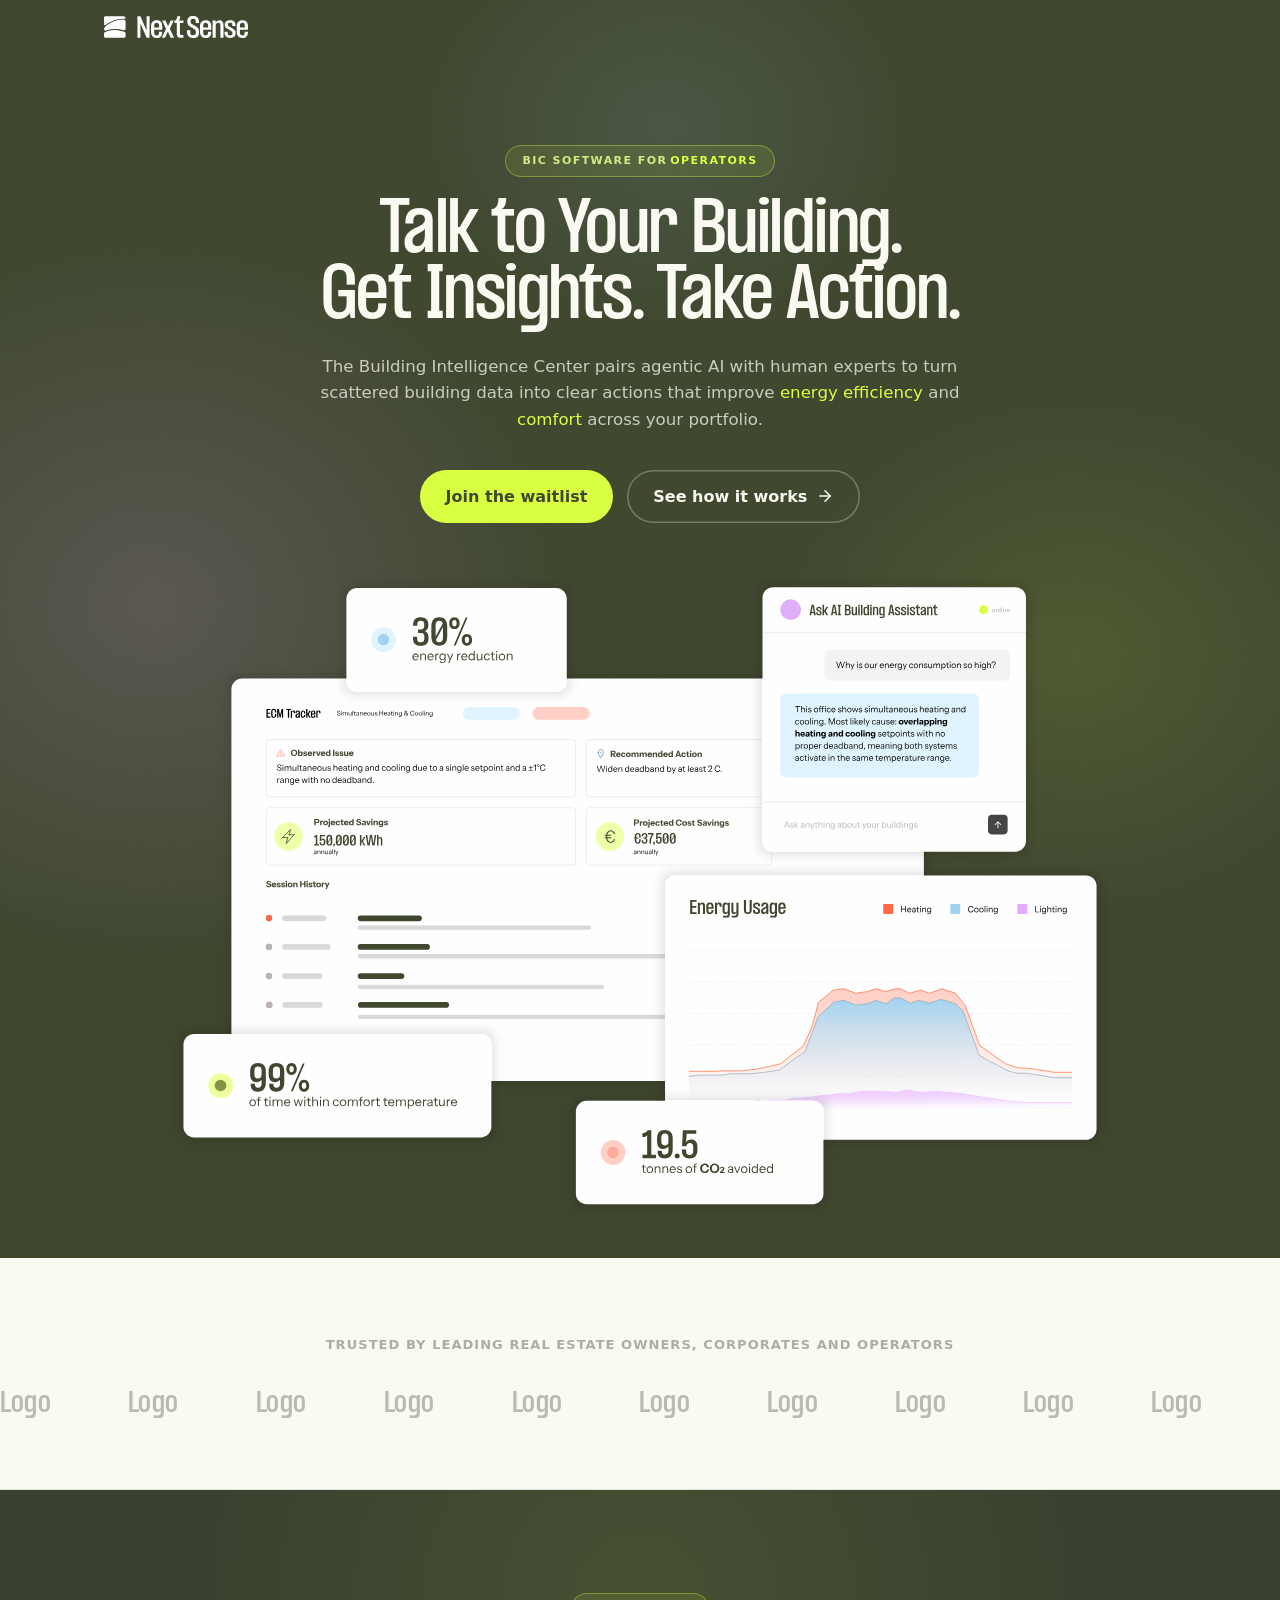
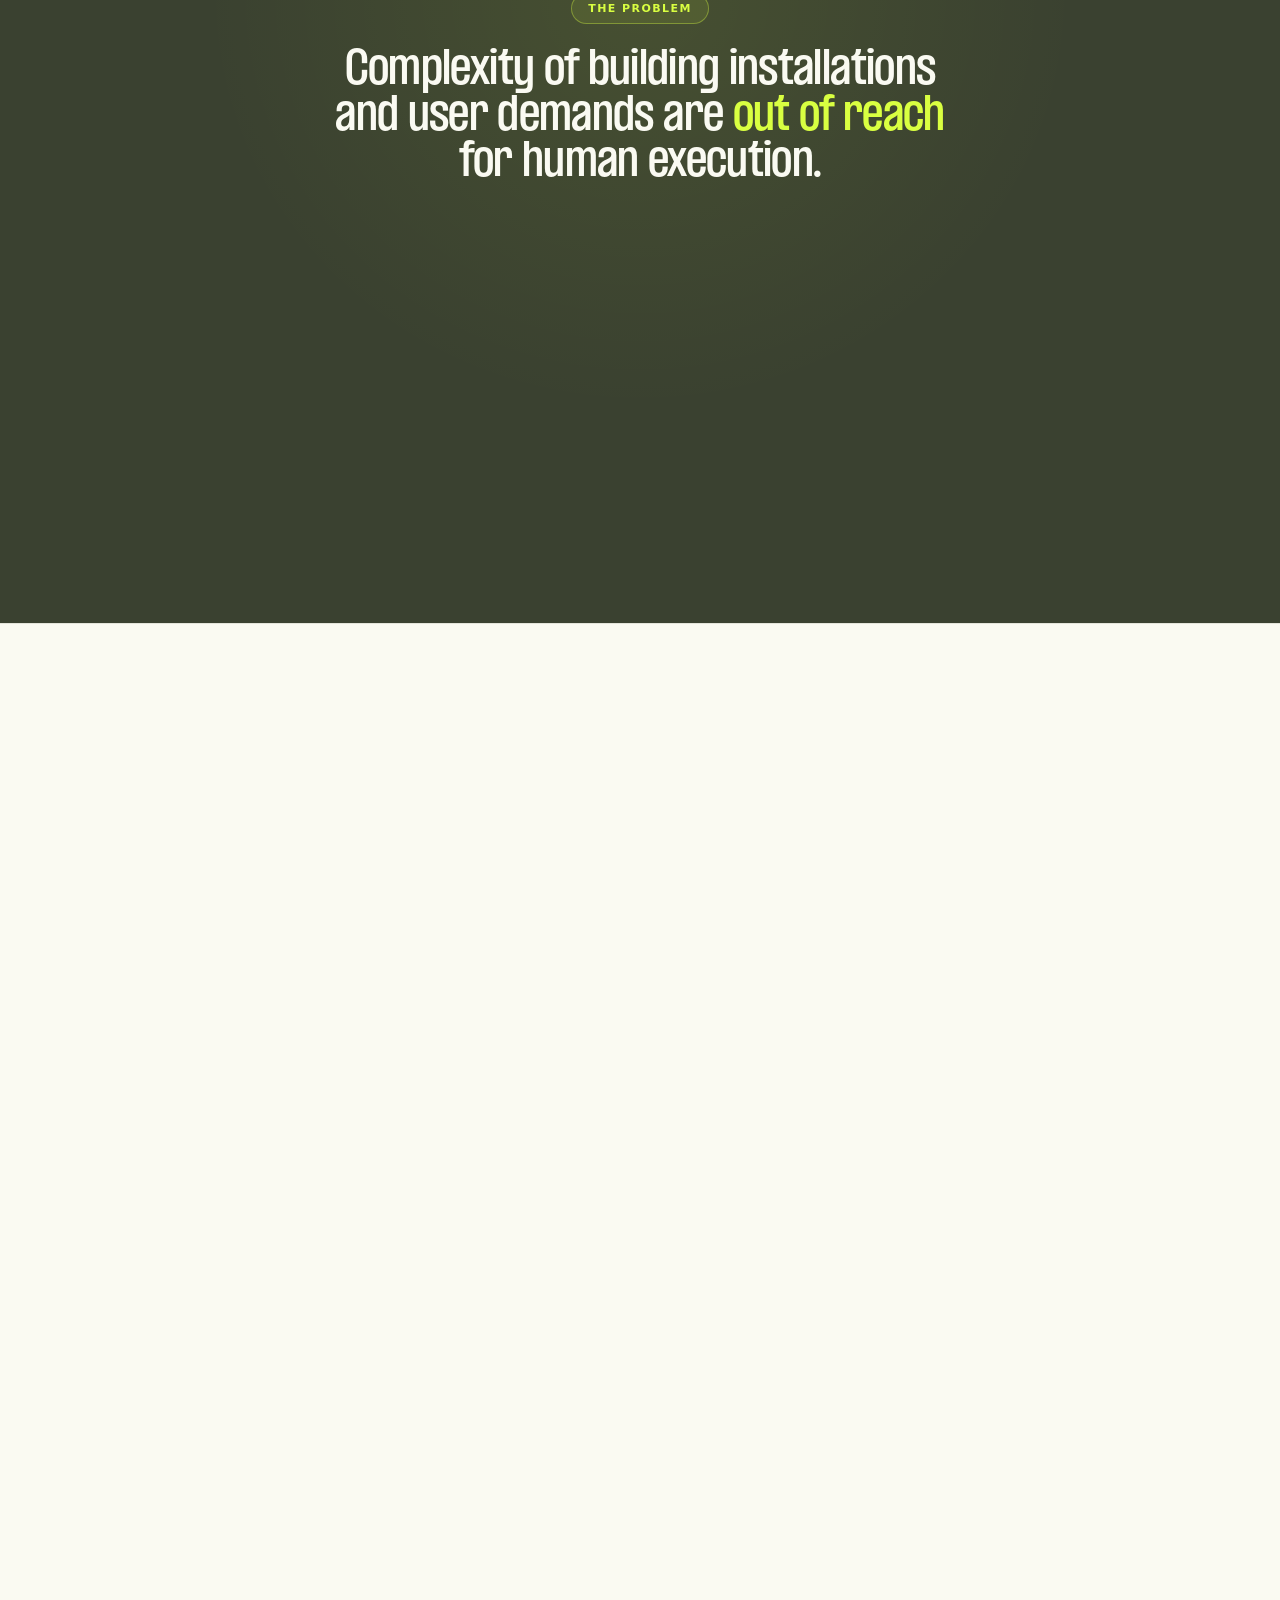
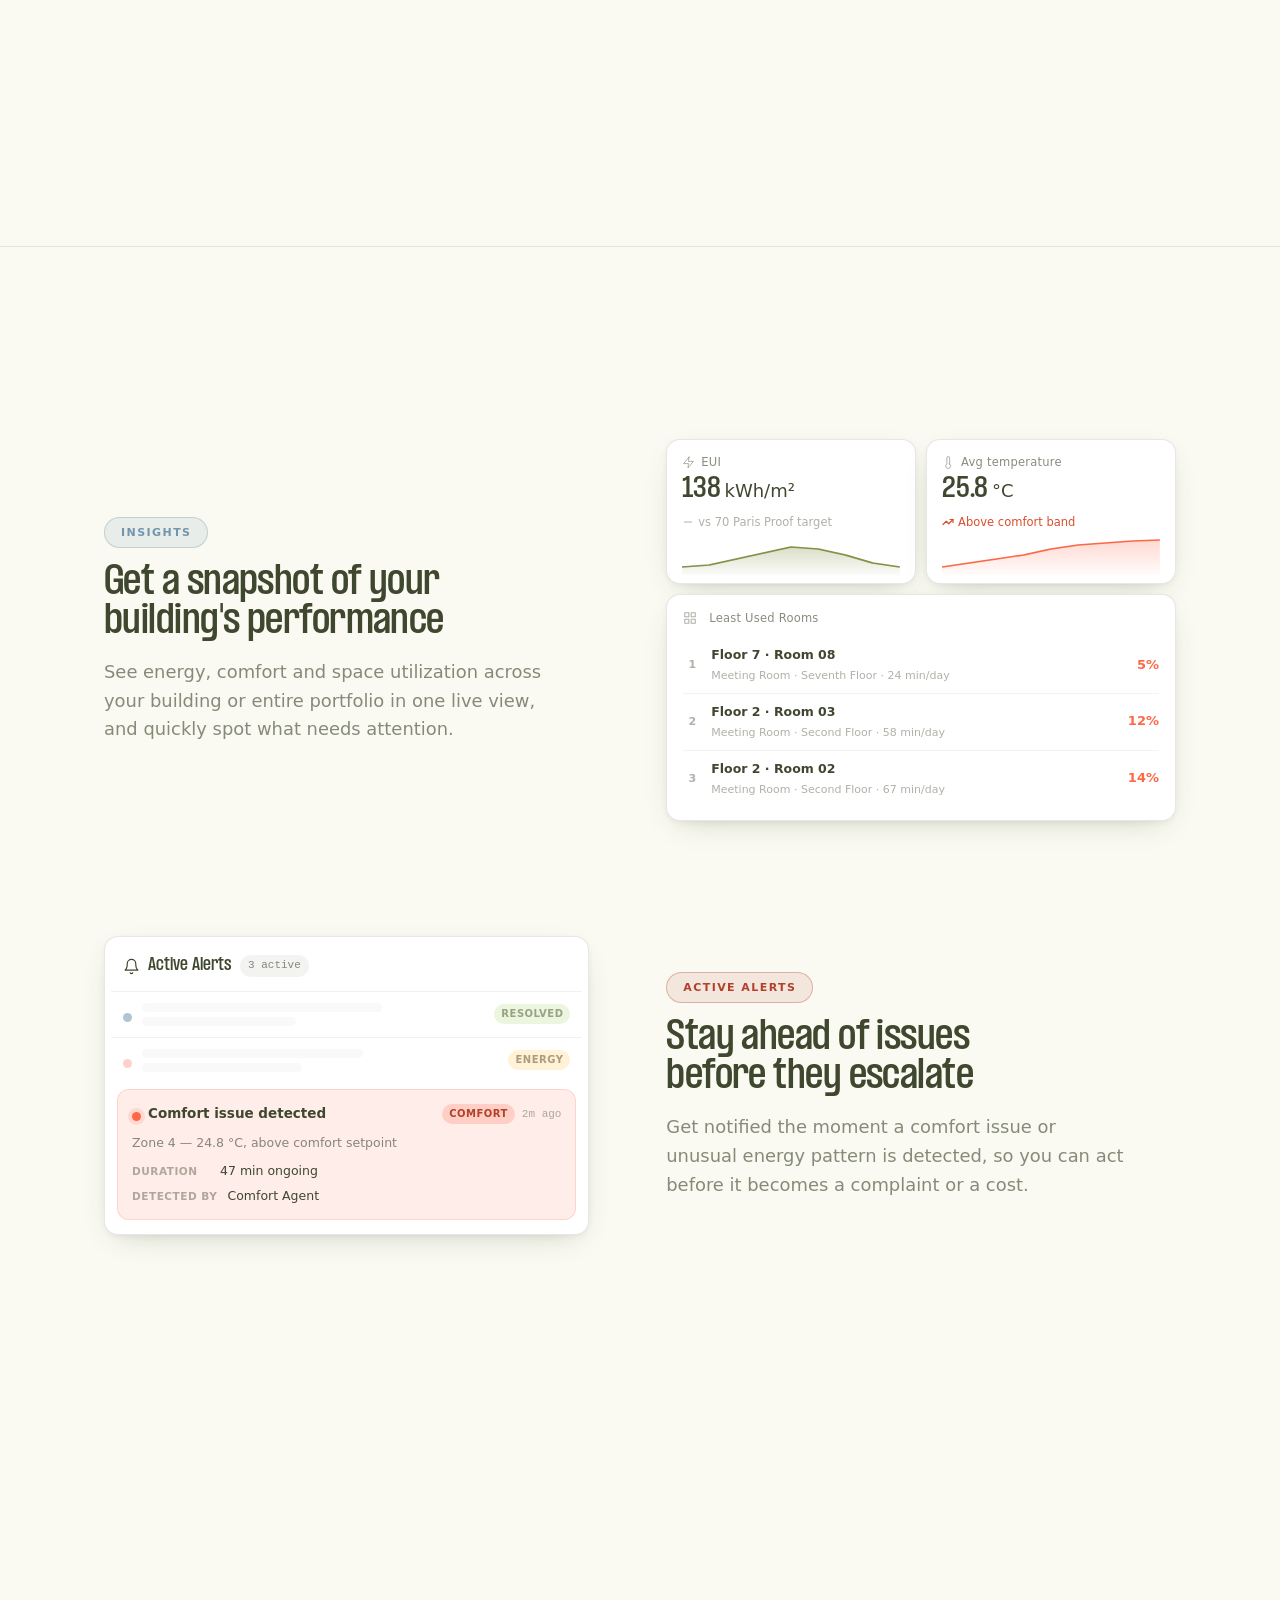
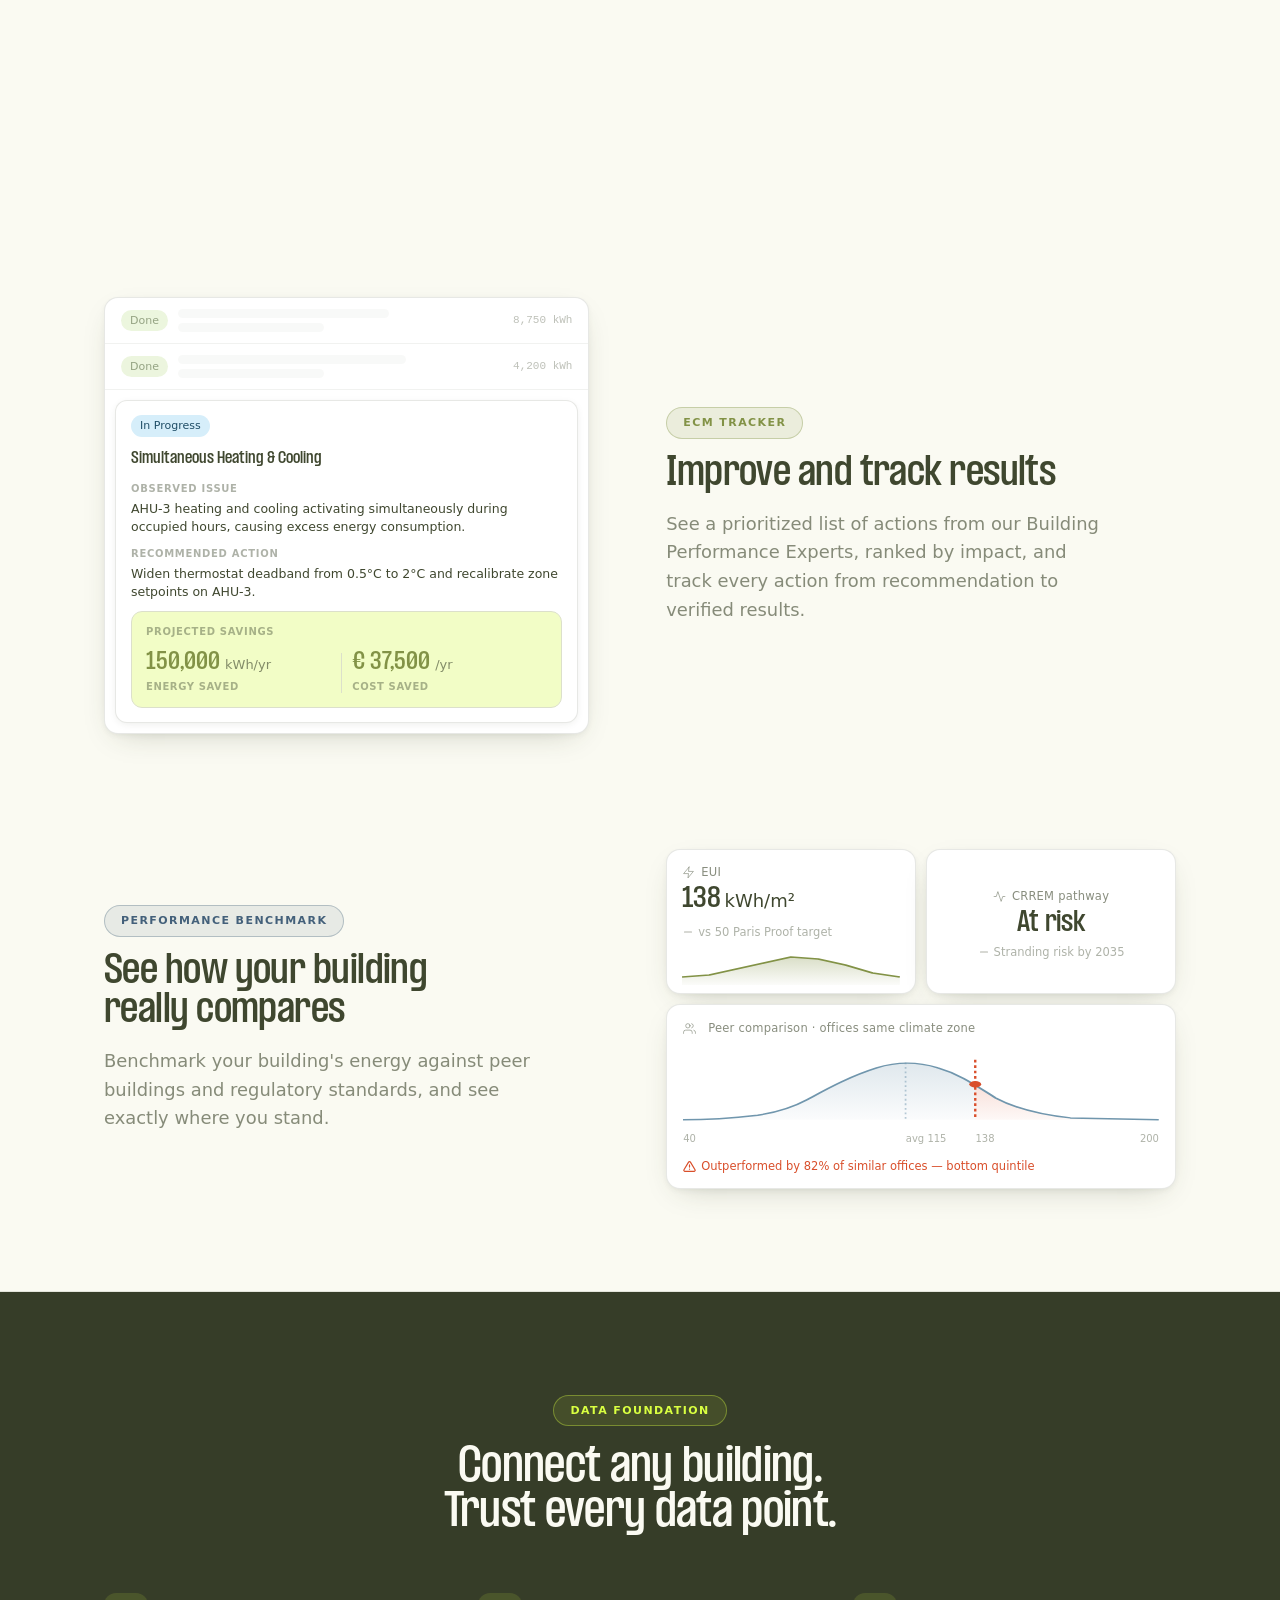
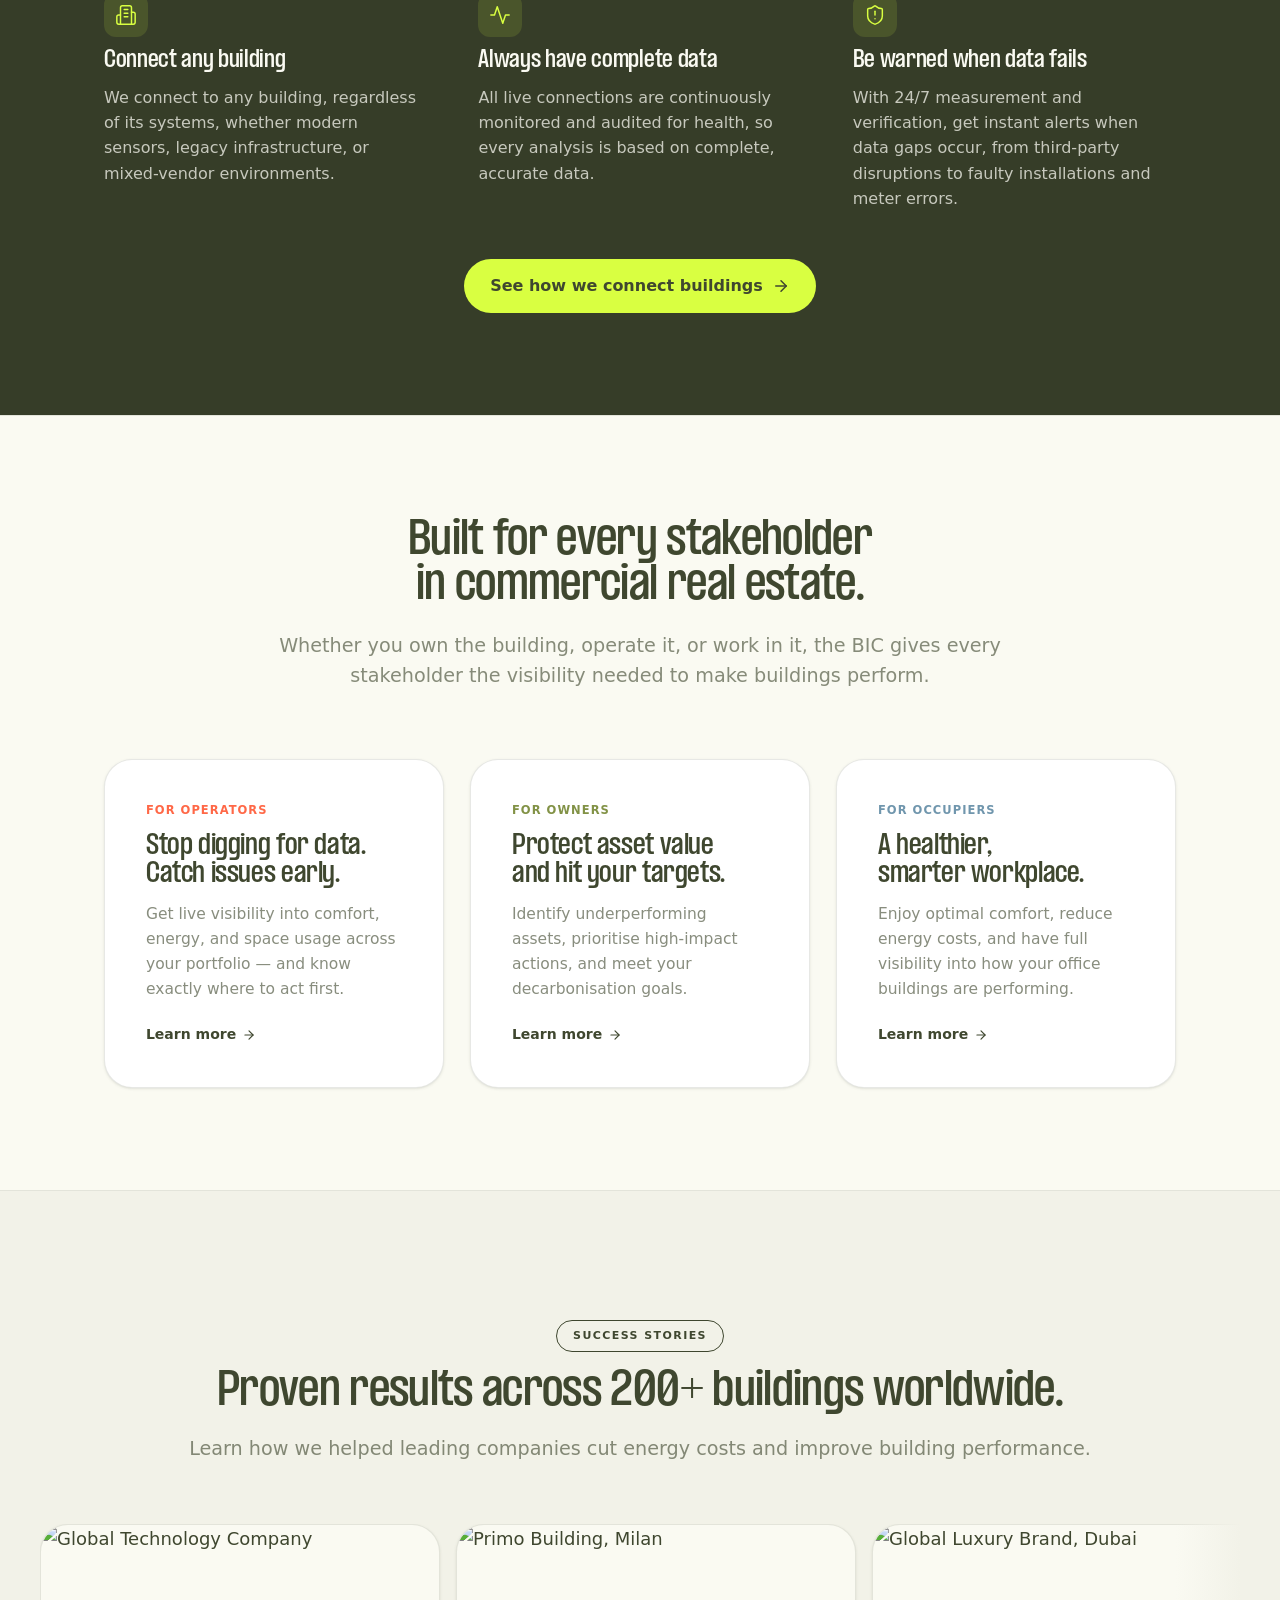
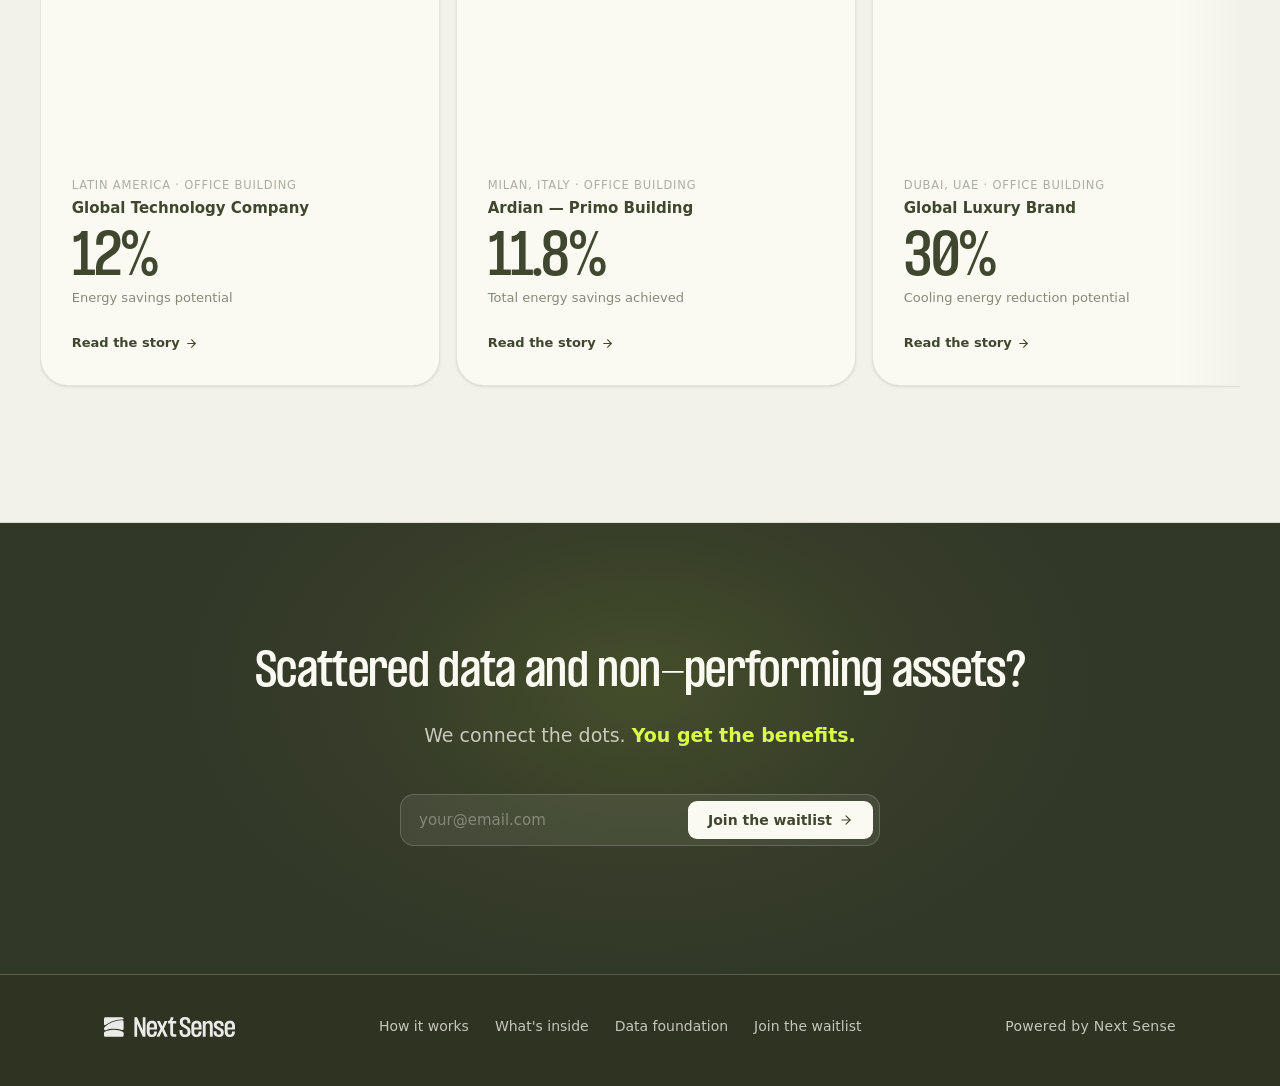
==== index.html @ 431a341c "Replace amber #C4813A with red #d94f2b everywhere" ====
<!DOCTYPE html>
<html lang="en">
<head>
<meta charset="UTF-8" />
<meta name="viewport" content="width=device-width, initial-scale=1.0" />
<title>BIC draft</title>
<meta name="description" content="BIC draft" />
<meta property="og:title" content="BIC draft" />
<meta property="og:description" content="BIC draft" />
<link rel="icon" href="assets/next-sense-icon.svg" />
<link rel="stylesheet" href="styles.css" />
<link rel="stylesheet" href="widgets.css" />
</head>
<body>
<div class="grain-overlay" aria-hidden="true"></div>

<!-- ============================ NAV ============================ -->
<nav class="nav" id="nav">
  <div class="nav-inner">
    <a href="#top" class="nav-logo" aria-label="NextSense home">
      <img src="assets/logo-full.svg" alt="NextSense" />
    </a>
  </div>
</nav>

<!-- ============================ HERO ============================ -->
<header class="hero" id="top" data-screen-label="Hero">
  <div class="wrap hero-copy">
    <span class="eyebrow reveal" style="display:inline-flex;">BIC Software for <span id="hero-role" style="margin-left:3px;">Operators</span></span>
    <h1 class="display reveal d1">Talk to Your Building.<br />Get Insights. Take Action.</h1>
    <p class="hero-lede reveal d2">The Building Intelligence Center pairs agentic AI with human experts to turn scattered building data into clear actions that improve <em>energy efficiency</em> and <em>comfort</em> across your portfolio.</p>
    <div class="hero-cta reveal d3">
      <a href="#cta" class="btn btn-light">Join the waitlist</a>
      <a href="#solution" class="btn btn-ghost-light">See how it works
        <svg viewBox="0 0 24 24" fill="none" stroke="currentColor" stroke-width="2" stroke-linecap="round" stroke-linejoin="round"><path d="M5 12h14"/><path d="m12 5 7 7-7 7"/></svg>
      </a>
    </div>
    <div class="hero-visual reveal d4">
      <img class="hero-visual-mask" src="uploads/Group 1000006980.svg" alt="The BIC interactive demo environment — ECM Tracker, AI Building Assistant and live energy widgets" />
    </div>
  </div>
</header>

<!-- ======================= LOGO BANNER ======================= -->
<section class="logos">
  <div class="wrap">
    <p class="logos-label reveal">Trusted by leading real estate owners, corporates and operators</p>
  </div>
  <div class="logos-marquee" aria-hidden="true">
    <div class="logos-track">
      <span>Logo</span><span>Logo</span><span>Logo</span><span>Logo</span><span>Logo</span><span>Logo</span><span>Logo</span><span>Logo</span><span>Logo</span><span>Logo</span>
      <span>Logo</span><span>Logo</span><span>Logo</span><span>Logo</span><span>Logo</span><span>Logo</span><span>Logo</span><span>Logo</span><span>Logo</span><span>Logo</span>
    </div>
  </div>
</section>

<!-- ========================= PROBLEM ========================= -->
<section class="problem section-pad" id="problem">
  <div class="wrap">
    <div class="problem-inner">
      <span class="eyebrow reveal">The Problem</span>
      <h2 class="h2 reveal d1">Complexity of building installations<br>and user demands are <span style="color:var(--digital-sun);">out of reach</span><br>for human execution.</h2>
      <p class="problem-body reveal d2">Buildings generate lots of data, but it's scattered across different systems and vendors, hard to extract and nearly impossible to make sense of. Users of buildings have almost daily alternating demands. Teams can't catch up — instead they manage reactively, only finding out about issues when a complaint arrives or something breaks.</p>
      <div class="problem-cards reveal d3">
        <div class="prob-card">
          <svg viewBox="0 0 24 24" fill="none" stroke="currentColor" stroke-width="1.8" stroke-linecap="round" stroke-linejoin="round"><ellipse cx="12" cy="5" rx="9" ry="3"/><path d="M3 5V19A9 3 0 0 0 21 19V5"/><path d="M3 12A9 3 0 0 0 21 12"/></svg>
          Data scattered across systems
        </div>
        <div class="prob-card">
          <svg viewBox="0 0 24 24" fill="none" stroke="currentColor" stroke-width="1.8" stroke-linecap="round" stroke-linejoin="round"><path d="M6 8a6 6 0 0 1 12 0c0 7 3 9 3 9H3s3-2 3-9"/><path d="M10.3 21a1.94 1.94 0 0 0 3.4 0"/></svg>
          Issues found only after complaints
        </div>
        <div class="prob-card">
          <svg viewBox="0 0 24 24" fill="none" stroke="currentColor" stroke-width="1.8" stroke-linecap="round" stroke-linejoin="round"><circle cx="12" cy="12" r="10"/><polyline points="12 6 12 12 16 14"/></svg>
          Teams always reacting, never ahead
        </div>
        <div class="prob-card">
          <svg viewBox="0 0 24 24" fill="none" stroke="currentColor" stroke-width="1.8" stroke-linecap="round" stroke-linejoin="round"><path d="M2 20h.01"/><path d="M7 20v-4"/><path d="M12 20v-8"/><path d="M17 20V8"/><path d="M22 4v16"/></svg>
          Insights locked in siloed dashboards
        </div>
      </div>
    </div>
  </div>
</section>

<!-- ======================== SOLUTION ======================== -->
<section class="solution section-pad" id="solution">
  <div class="wrap">
    <div class="solution-head" style="text-align:center;max-width:none;">
      <span class="eyebrow reveal">The Solution</span>
      <h2 class="h2 reveal" style="margin-top:20px;">From scattered data to clear action<br>with agentic AI and human experts.</h2>
      <p class="lede reveal d1" style="max-width:62ch;margin:18px auto 0;">The BIC connects every system, makes sense of fragmented data, and flags issues before they become complaints.</p>
    </div>

    <div class="sol-duo reveal d2">

      <!-- LOOP VISUAL -->
      <svg class="sol-loop-svg" viewBox="60 25 740 320" fill="none" xmlns="http://www.w3.org/2000/svg" style="width:100%;height:auto;display:block;">
        <defs>
          <!-- Oval lobes (AR ~1.23): less square than before, more natural figure-8 -->
          <path id="loop-full" d="M145,185 C145,30 290,30 430,185 C570,340 715,340 715,185 C715,30 570,30 430,185 C290,340 145,340 145,185 Z"/>

          <!-- Animated gradient: brand highlight → twilight -->
          <linearGradient id="loop-grad" x1="145" y1="185" x2="715" y2="185" gradientUnits="userSpaceOnUse">
            <stop offset="0%" stop-color="#C9A0E8">
              <animate attributeName="stop-color" values="#C9A0E8;#7096AD;#C9A0E8" dur="5s" repeatCount="indefinite" calcMode="spline" keySplines="0.45 0 0.55 1;0.45 0 0.55 1"/>
            </stop>
            <stop offset="40%" stop-color="#B8A8DC">
              <animate attributeName="stop-color" values="#C9A0E8;#7096AD;#C9A0E8" dur="5s" begin="0.8s" repeatCount="indefinite" calcMode="spline" keySplines="0.45 0 0.55 1;0.45 0 0.55 1"/>
            </stop>
            <stop offset="60%" stop-color="#9AB8CC">
              <animate attributeName="stop-color" values="#7096AD;#C9A0E8;#7096AD" dur="5s" begin="0.8s" repeatCount="indefinite" calcMode="spline" keySplines="0.45 0 0.55 1;0.45 0 0.55 1"/>
            </stop>
            <stop offset="100%" stop-color="#7096AD">
              <animate attributeName="stop-color" values="#7096AD;#C9A0E8;#7096AD" dur="5s" repeatCount="indefinite" calcMode="spline" keySplines="0.45 0 0.55 1;0.45 0 0.55 1"/>
            </stop>
          </linearGradient>

          <!-- Lighter gradient for the inner specular highlight -->
          <linearGradient id="loop-bright" x1="145" y1="185" x2="715" y2="185" gradientUnits="userSpaceOnUse">
            <stop offset="0%"   stop-color="#E8D0F8"/>
            <stop offset="50%"  stop-color="#D8E0F4"/>
            <stop offset="100%" stop-color="#B8D4F0"/>
          </linearGradient>

          <!-- Right-half clip: right strand paints on top at the crossing -->
          <clipPath id="clip-over">
            <rect x="424" y="20" width="460" height="360"/>
          </clipPath>
        </defs>

        <!-- Full loop — UNDER layer -->
        <use href="#loop-full" stroke="url(#loop-grad)"   stroke-width="40"  stroke-opacity=".06" fill="none"/>
        <use href="#loop-full" stroke="url(#loop-grad)"   stroke-width="24"  stroke-opacity=".10" fill="none"/>
        <use href="#loop-full" stroke="url(#loop-grad)"   stroke-width="14"  stroke-opacity=".92" fill="none"/>
        <use href="#loop-full" stroke="url(#loop-bright)" stroke-width="6"   stroke-opacity=".45" fill="none"/>
        <use href="#loop-full" stroke="white"             stroke-width="2"   stroke-opacity=".30" fill="none"/>

        <!-- Same loop clipped to right half — OVER layer -->
        <g clip-path="url(#clip-over)">
          <use href="#loop-full" stroke="url(#loop-grad)"   stroke-width="40"  stroke-opacity=".06" fill="none"/>
          <use href="#loop-full" stroke="url(#loop-grad)"   stroke-width="24"  stroke-opacity=".10" fill="none"/>
          <use href="#loop-full" stroke="url(#loop-grad)"   stroke-width="14"  stroke-opacity=".92" fill="none"/>
          <use href="#loop-full" stroke="url(#loop-bright)" stroke-width="6"   stroke-opacity=".45" fill="none"/>
          <use href="#loop-full" stroke="white"             stroke-width="2"   stroke-opacity=".30" fill="none"/>
        </g>

        <!-- AI Agents label -->
        <text x="287" y="180" text-anchor="middle" font-size="16" font-weight="600" fill="#7B5EA7" fill-opacity=".82" font-family="'PP Formula',sans-serif" letter-spacing="-.01em">AI Agents</text>

        <!-- BPE Experts label -->
        <text x="572" y="180" text-anchor="middle" font-size="16" font-weight="600" fill="#3F6480" fill-opacity=".82" font-family="'PP Formula',sans-serif" letter-spacing="-.01em">BPE Experts</text>

        <!-- Pulse rings -->
        <circle cx="430" cy="185" r="30" fill="none" stroke="#C9A0E8" stroke-width="1">
          <animate attributeName="r" from="30" to="58" dur="2.8s" repeatCount="indefinite"/>
          <animate attributeName="stroke-opacity" from=".28" to="0" dur="2.8s" repeatCount="indefinite"/>
        </circle>
        <circle cx="430" cy="185" r="30" fill="none" stroke="#C9A0E8" stroke-width="1">
          <animate attributeName="r" from="30" to="58" dur="2.8s" begin="1.4s" repeatCount="indefinite"/>
          <animate attributeName="stroke-opacity" from=".28" to="0" dur="2.8s" begin="1.4s" repeatCount="indefinite"/>
        </circle>

        <!-- Central node — stacked icon + BIC, cream bg matching section -->
        <circle cx="430" cy="185" r="30" fill="rgba(250,250,242,0.96)" stroke="rgba(185,145,225,0.45)" stroke-width="1.5"/>
        <g transform="translate(430, 176) scale(0.034) translate(-225, -225)" fill="rgba(63,71,47,0.72)">
          <path d="M236.275 267.467C296.052 269.579 354.673 276.635 407.423 293.525C428.505 300.263 450.022 284.386 450.022 262.262V104.935C450.022 87.814 436.863 73.6719 419.829 72.2259C352.591 66.5864 271.5 81.9432 186.041 117.631C123.835 143.63 67.3543 182.731 22.384 220.645C8.18432 232.589 0 250.26 0 268.856C0 292.252 23.8589 308.216 45.4042 299.106C100.294 275.912 164.93 264.951 236.275 267.467Z"/>
          <path d="M0 364.842V417.333C0 435.553 14.778 450.331 32.9975 450.331H417.024C435.244 450.331 450.022 435.553 450.022 417.333V361.256C450.022 348.155 442.242 336.327 430.241 331.121C371.909 305.932 304.005 290.083 235.581 287.654C136.126 284.154 65.301 307.522 16.1951 336.529C6.15993 342.487 0 353.216 0 364.842Z"/>
          <path d="M450.022 33.328C450.022 15.1082 423.965 0.329834 394.004 0.329834H32.9975C14.778 0.329834 0 15.1082 0 33.328V165.35C0 181.429 18.3063 190.828 31.2624 181.285C73.7456 150.08 123.922 121.593 178.233 98.9194C269.331 60.8602 356.206 45.2143 428.216 52.7336C439.842 53.9482 450.022 45.0118 450.022 33.328Z"/>
        </g>
        <text x="430" y="201" text-anchor="middle" font-size="11.5" font-weight="500" fill="rgba(63,71,47,0.80)" font-family="'PP Formula',sans-serif" letter-spacing=".06em">BIC</text>
      </svg>

      <!-- COPY ROW — below the clipped visual area -->
      <div class="sol-copy-row">
        <div class="sol-copy">
          <span class="sol-role-badge ai-badge">Agentic AI</span>
          <p>Our in-house developed AI agents run 24/7, each handling a specific task for faster, more accurate analysis. Together they flag issues and feed insights to our Building Performance Experts.</p>
        </div>
        <div class="sol-copy">
          <span class="sol-role-badge expert-badge">Building Performance Experts</span>
          <p>Unlike AI-only platforms, every recommendation is reviewed and validated by our experts with years of building physics knowledge, so you can always trust the advice and know where to act next.</p>
        </div>
      </div>
      <div style="text-align:center;margin-top:clamp(28px,3vw,40px);">
        <a href="#cta" class="btn btn-ink">See it in action
          <svg viewBox="0 0 24 24" fill="none" stroke="currentColor" stroke-width="2" stroke-linecap="round" stroke-linejoin="round"><path d="M5 12h14"/><path d="m12 5 7 7-7 7"/></svg>
        </a>
      </div>

    </div>
  </div>
</section>

<!-- ===================== INSIDE THE BIC ===================== -->
<section class="inside section-pad" id="inside">
  <div class="wrap">
    <div class="feature-rows">

      <!-- INSIGHTS -->
      <article class="frow c-sky">
        <div class="frow-text reveal">
          <span class="frow-eyebrow"><span class="frow-name">Insights</span></span>
          <h3>Get a snapshot of your building's performance</h3>
          <p>See energy, comfort and space utilization across your building or entire portfolio in one live view, and quickly spot what needs attention.</p>
        </div>
        <div class="frow-visual reveal d1">
          <div style="display:grid;grid-template-columns:1fr 1fr;gap:10px;">
            <!-- ENERGY CARD -->
            <div class="wc kpi">
              <span class="wc-title"><svg viewBox="0 0 24 24" fill="none" stroke="currentColor" stroke-width="1.8" stroke-linecap="round" stroke-linejoin="round"><polygon points="13 2 3 14 12 14 11 22 21 10 12 10 13 2"/></svg>EUI</span>
              <div style="display:flex;align-items:baseline;gap:4px;margin-top:4px;"><span class="metric" style="font-size:26px;line-height:1;">138</span><span class="u">kWh/m²</span></div>
              <span class="delta flat"><svg viewBox="0 0 24 24" fill="none" stroke="currentColor" stroke-width="2.4" stroke-linecap="round" stroke-linejoin="round"><line x1="5" y1="12" x2="19" y2="12"/></svg>vs 70 Paris Proof target</span>
              <svg class="spark" viewBox="0 0 120 36" preserveAspectRatio="none" style="margin-top:8px;width:100%;height:36px;display:block;">
                <defs><linearGradient id="sp-nrg" x1="0" y1="0" x2="0" y2="1"><stop offset="0%" stop-color="#829246" stop-opacity=".3"/><stop offset="100%" stop-color="#829246" stop-opacity=".03"/></linearGradient></defs>
                <path d="M0 28 L15 26 L30 20 L45 14 L60 8 L75 10 L90 16 L105 24 L120 28 L120 36 L0 36 Z" fill="url(#sp-nrg)"/>
                <path d="M0 28 L15 26 L30 20 L45 14 L60 8 L75 10 L90 16 L105 24 L120 28" fill="none" stroke="#829246" stroke-width="1.5" stroke-linejoin="round"/>
              </svg>
            </div>
            <!-- TEMPERATURE CARD -->
            <div class="wc kpi">
              <span class="wc-title"><svg viewBox="0 0 24 24" fill="none" stroke="currentColor" stroke-width="1.8" stroke-linecap="round" stroke-linejoin="round"><path d="M14 14.76V3.5a2.5 2.5 0 0 0-5 0v11.26a4.5 4.5 0 1 0 5 0z"/></svg>Avg temperature</span>
              <div style="display:flex;align-items:baseline;gap:4px;margin-top:4px;"><span class="metric" style="font-size:26px;line-height:1;">25.8</span><span class="u">°C</span></div>
              <span class="delta up" style="color:#d94f2b;"><svg viewBox="0 0 24 24" fill="none" stroke="currentColor" stroke-width="2.4" stroke-linecap="round" stroke-linejoin="round"><polyline points="22 7 13.5 15.5 8.5 10.5 2 17"/><polyline points="16 7 22 7 22 13"/></svg>Above comfort band</span>
              <svg class="spark" viewBox="0 0 120 36" preserveAspectRatio="none" style="margin-top:8px;width:100%;height:36px;display:block;">
                <defs><linearGradient id="sp-cmf" x1="0" y1="0" x2="0" y2="1"><stop offset="0%" stop-color="#FFAB9A" stop-opacity=".45"/><stop offset="100%" stop-color="#FFAB9A" stop-opacity=".04"/></linearGradient></defs>
                <path d="M0 28 L15 24 L30 20 L45 16 L60 10 L75 6 L90 4 L105 2 L120 1 L120 36 L0 36 Z" fill="url(#sp-cmf)"/>
                <path d="M0 28 L15 24 L30 20 L45 16 L60 10 L75 6 L90 4 L105 2 L120 1" fill="none" stroke="#FF6847" stroke-width="1.5" stroke-linejoin="round"/>
              </svg>
            </div>
            <!-- LEAST USED ROOMS CARD — full width -->
            <div class="wc" style="grid-column:span 2;padding:14px 16px;">
              <span class="wc-title" style="margin-bottom:10px;display:flex;"><svg viewBox="0 0 24 24" fill="none" stroke="currentColor" stroke-width="1.8" stroke-linecap="round" stroke-linejoin="round" style="width:14px;height:14px;margin-right:6px;flex:none;"><rect x="3" y="3" width="7" height="7"/><rect x="14" y="3" width="7" height="7"/><rect x="3" y="14" width="7" height="7"/><rect x="14" y="14" width="7" height="7"/></svg>Least Used Rooms</span>
              <div class="lur-list">
                <div class="lur-row">
                  <span class="lur-rank">1</span>
                  <div class="lur-info">
                    <span class="lur-name">Floor 7 · Room 08</span>
                    <span class="lur-meta">Meeting Room · Seventh Floor · 24 min/day</span>
                  </div>
                  <span class="lur-pct">5%</span>
                </div>
                <div class="lur-row">
                  <span class="lur-rank">2</span>
                  <div class="lur-info">
                    <span class="lur-name">Floor 2 · Room 03</span>
                    <span class="lur-meta">Meeting Room · Second Floor · 58 min/day</span>
                  </div>
                  <span class="lur-pct">12%</span>
                </div>
                <div class="lur-row">
                  <span class="lur-rank">3</span>
                  <div class="lur-info">
                    <span class="lur-name">Floor 2 · Room 02</span>
                    <span class="lur-meta">Meeting Room · Second Floor · 67 min/day</span>
                  </div>
                  <span class="lur-pct">14%</span>
                </div>
              </div>
            </div>
          </div>
        </div>
      </article>

      <!-- ACTIVE ALERTS -->
      <article class="frow reverse c-sunset">
        <div class="frow-text reveal">
          <span class="frow-eyebrow"><span class="frow-name">Active Alerts</span></span>
          <h3>Stay ahead of issues before they escalate</h3>
          <p>Get notified the moment a comfort issue or unusual energy pattern is detected, so you can act before it becomes a complaint or a cost.</p>
        </div>
        <div class="frow-visual reveal d1">
          <div class="wc viz-alerts-v2">
            <div class="alert-head">
              <svg viewBox="0 0 24 24" width="17" height="17" fill="none" stroke="#3F472F" stroke-width="1.7" stroke-linecap="round" stroke-linejoin="round"><path d="M6 8a6 6 0 0 1 12 0c0 7 3 9 3 9H3s3-2 3-9"/><path d="M10.3 21a1.94 1.94 0 0 0 3.4 0"/></svg>
              <span class="ah-title">Active Alerts</span><span class="ah-count">3 active</span>
            </div>
            <!-- Abstract row 1 -->
            <div class="alert-abstract">
              <span class="alert-dot sev-ok"></span>
              <div class="alert-skel">
                <div class="skel-bar w-70"></div>
                <div class="skel-bar w-45"></div>
              </div>
              <span class="alert-badge b-ok">Resolved</span>
            </div>
            <!-- Abstract row 2 -->
            <div class="alert-abstract">
              <span class="alert-dot sev-med"></span>
              <div class="alert-skel">
                <div class="skel-bar" style="width:62%"></div>
                <div class="skel-bar w-45"></div>
              </div>
              <span class="alert-badge b-med">Energy</span>
            </div>
            <!-- Zoomed detail card -->
            <div class="alert-zoomed-card">
              <div class="azc-header">
                <span class="alert-dot sev-high"></span>
                <div class="azc-title">Comfort issue detected</div>
                <span class="alert-badge b-high">Comfort</span>
                <span class="alert-time">2m ago</span>
              </div>
              <div class="azc-sub">Zone 4 — 24.8 °C, above comfort setpoint</div>
              <div class="azc-details">
                <div class="azc-row"><span class="azc-label">Duration</span><span class="azc-value">47 min ongoing</span></div>
                <div class="azc-row"><span class="azc-label">Detected by</span><span class="azc-value">Comfort Agent</span></div>
              </div>
            </div>
          </div>
        </div>
      </article>

      <!-- AI BUILDING ASSISTANT -->
      <article class="frow c-lav">
        <div class="frow-text reveal">
          <span class="frow-eyebrow"><span class="frow-name">AI Building Assistant</span></span>
          <h3>Ask your building, get instant answers</h3>
          <p>Instead of digging through dashboards, ask questions directly from the AI Building Assistant and get fast, clear answers.</p>
        </div>
        <div class="frow-visual reveal d1">
          <div class="wc viz-chat">
            <div class="chat-head">
              <span class="chat-avatar"><svg viewBox="0 0 24 24" fill="none" stroke="currentColor" stroke-width="1.7" stroke-linecap="round" stroke-linejoin="round"><path d="M9.937 15.5A2 2 0 0 0 8.5 14.063l-6.135-1.582a.5.5 0 0 1 0-.962L8.5 9.936A2 2 0 0 0 9.937 8.5l1.582-6.135a.5.5 0 0 1 .963 0L14.063 8.5A2 2 0 0 0 15.5 9.937l6.135 1.581a.5.5 0 0 1 0 .964L15.5 14.063a2 2 0 0 0-1.437 1.437l-1.582 6.135a.5.5 0 0 1-.963 0z"/></svg></span>
              <span class="ch-name">Building AI Assistant</span>
              <span class="ch-live"><i></i>Live</span>
            </div>
            <div class="chat-body">
              <div class="user-bubble">Are there any issues with building Meridian Tower?</div>
              <div class="ai-turn">
                <svg class="ai-ic" viewBox="0 0 24 24" fill="none" stroke="currentColor" stroke-width="1.6" stroke-linecap="round" stroke-linejoin="round"><path d="M4 19.5A2.5 2.5 0 0 1 6.5 17H20"/><path d="M6.5 2H20v20H6.5A2.5 2.5 0 0 1 4 19.5v-15A2.5 2.5 0 0 1 6.5 2z"/></svg>
                <div>
                  <div class="ai-text"><strong>Temperature:</strong> 10 spaces flagged. Worst: <strong>Floor 7 · Room C</strong> — 18% of hours outside optimal range (avg 27.2°C, Category C).<br><br><strong>Ventilation:</strong> 10 spaces flagged. Worst: <strong>Floor 3 · Room A</strong> — 27% of hours with poor air quality (avg 1,083 ppm CO₂, Category C).<br><br><strong>Simultaneous heating &amp; cooling</strong> detected over 88 hrs — estimated waste ~7,574 kWh.</div>
                  <div class="agent-call-card">
                    <span class="acc-dot"></span>
                    <span>Dispatching <strong>Building Analytics Agent</strong> to generate actions for all flagged spaces</span>
                  </div>
                </div>
              </div>
            </div>
            <div class="chat-composer" style="pointer-events:none;cursor:default;">
              <span style="font-size:13px;opacity:.45;padding:0 4px;">Ask about your building...</span>
              <span class="chat-send" style="opacity:.4;"><svg viewBox="0 0 24 24" fill="none" stroke="currentColor" stroke-width="1.9" stroke-linecap="round" stroke-linejoin="round"><path d="m22 2-7 20-4-9-9-4Z"/><path d="M22 2 11 13"/></svg></span>
            </div>
          </div>
        </div>
      </article>

      <!-- ECM TRACKER -->
      <article class="frow reverse c-sun">
        <div class="frow-text reveal">
          <span class="frow-eyebrow"><span class="frow-name">ECM Tracker</span></span>
          <h3>Improve and track results</h3>
          <p>See a prioritized list of actions from our Building Performance Experts, ranked by impact, and track every action from recommendation to verified results.</p>
        </div>
        <div class="frow-visual reveal d1">
          <div class="wc viz-ecm-v2">
            <div class="ecm-abstract-row">
              <span class="ecm-pill done">Done</span>
              <div class="ecm-skel">
                <div class="skel-bar" style="width:65%"></div>
                <div class="skel-bar w-45"></div>
              </div>
              <span class="ecm-num-r">8,750 kWh</span>
            </div>
            <div class="ecm-abstract-row">
              <span class="ecm-pill done">Done</span>
              <div class="ecm-skel">
                <div class="skel-bar w-70"></div>
                <div class="skel-bar w-45"></div>
              </div>
              <span class="ecm-num-r">4,200 kWh</span>
            </div>
            <div class="ecm-detail-card">
              <div class="edc-top">
                <span class="ecm-pill prog">In Progress</span>
              </div>
              <div class="edc-title">Simultaneous Heating &amp; Cooling</div>
              <div class="edc-field">
                <div class="edc-label">Observed issue</div>
                <div class="edc-text">AHU-3 heating and cooling activating simultaneously during occupied hours, causing excess energy consumption.</div>
              </div>
              <div class="edc-field">
                <div class="edc-label">Recommended action</div>
                <div class="edc-text">Widen thermostat deadband from 0.5°C to 2°C and recalibrate zone setpoints on AHU-3.</div>
              </div>
              <div class="edc-field edc-savings">
                <div class="edc-label">Projected savings</div>
                <div class="edc-savings-row">
                  <div class="edc-saving-item">
                    <div class="edc-saving-val">150,000 <span class="edc-saving-unit">kWh/yr</span></div>
                    <div class="edc-saving-sub">Energy saved</div>
                  </div>
                  <div class="edc-saving-divider"></div>
                  <div class="edc-saving-item">
                    <div class="edc-saving-val">€ 37,500 <span class="edc-saving-unit">/yr</span></div>
                    <div class="edc-saving-sub">Cost saved</div>
                  </div>
                </div>
              </div>
            </div>
          </div>
        </div>
      </article>

      <!-- PERFORMANCE BENCHMARK -->
      <article class="frow c-twilight">
        <div class="frow-text reveal">
          <span class="frow-eyebrow"><span class="frow-name">Performance Benchmark</span></span>
          <h3>See how your building really compares</h3>
          <p>Benchmark your building's energy against peer buildings and regulatory standards, and see exactly where you stand.</p>
        </div>
        <div class="frow-visual reveal d1">
          <div style="display:grid;grid-template-columns:1fr 1fr;gap:10px;">

            <!-- EUI vs Paris Proof -->
            <div class="wc kpi">
              <span class="wc-title"><svg viewBox="0 0 24 24" fill="none" stroke="currentColor" stroke-width="1.8" stroke-linecap="round" stroke-linejoin="round"><polygon points="13 2 3 14 12 14 11 22 21 10 12 10 13 2"/></svg>EUI</span>
              <div style="display:flex;align-items:baseline;gap:4px;margin-top:4px;"><span class="metric" style="font-size:26px;line-height:1;">138</span><span class="u">kWh/m²</span></div>
              <span class="delta flat"><svg viewBox="0 0 24 24" fill="none" stroke="currentColor" stroke-width="2.4" stroke-linecap="round" stroke-linejoin="round"><line x1="5" y1="12" x2="19" y2="12"/></svg>vs 50 Paris Proof target</span>
              <svg class="spark" viewBox="0 0 120 36" preserveAspectRatio="none" style="margin-top:8px;width:100%;height:36px;display:block;">
                <defs><linearGradient id="sp-b-eui" x1="0" y1="0" x2="0" y2="1"><stop offset="0%" stop-color="#829246" stop-opacity=".3"/><stop offset="100%" stop-color="#829246" stop-opacity=".03"/></linearGradient></defs>
                <path d="M0 28 L15 26 L30 20 L45 14 L60 8 L75 10 L90 16 L105 24 L120 28 L120 36 L0 36 Z" fill="url(#sp-b-eui)"/>
                <path d="M0 28 L15 26 L30 20 L45 14 L60 8 L75 10 L90 16 L105 24 L120 28" fill="none" stroke="#829246" stroke-width="1.5" stroke-linejoin="round"/>
              </svg>
            </div>

            <!-- CRREM at risk -->
            <div class="wc kpi" style="align-items:center;text-align:center;justify-content:center;">
              <span class="wc-title"><svg viewBox="0 0 24 24" fill="none" stroke="currentColor" stroke-width="1.8" stroke-linecap="round" stroke-linejoin="round"><polyline points="22 12 18 12 15 21 9 3 6 12 2 12"/></svg>CRREM pathway</span>
              <div style="display:flex;align-items:baseline;gap:4px;margin-top:4px;">
                <span class="metric" style="font-size:26px;line-height:1;">At risk</span>
              </div>
              <span class="delta flat"><svg viewBox="0 0 24 24" fill="none" stroke="currentColor" stroke-width="2.4" stroke-linecap="round" stroke-linejoin="round"><line x1="5" y1="12" x2="19" y2="12"/></svg>Stranding risk by 2035</span>
            </div>

            <!-- Peer comparison — full width -->
            <div class="wc" style="grid-column:span 2;padding:14px 16px 12px;">
              <span class="wc-title" style="display:flex;margin-bottom:10px;"><svg viewBox="0 0 24 24" fill="none" stroke="currentColor" stroke-width="1.8" stroke-linecap="round" stroke-linejoin="round" style="width:13px;height:13px;margin-right:6px;flex:none;"><path d="M17 21v-2a4 4 0 0 0-4-4H5a4 4 0 0 0-4 4v2"/><circle cx="9" cy="7" r="4"/><path d="M23 21v-2a4 4 0 0 0-3-3.87"/><path d="M16 3.13a4 4 0 0 1 0 7.75"/></svg>Peer comparison · offices same climate zone</span>
              <div class="bell-wrap" style="margin-top:0;">
                <svg class="bell-svg" viewBox="0 0 280 88" preserveAspectRatio="none">
                  <defs>
                    <linearGradient id="bcp-peer" x1="0" y1="0" x2="0" y2="1">
                      <stop offset="0%" stop-color="#7096AD" stop-opacity=".22"/>
                      <stop offset="100%" stop-color="#7096AD" stop-opacity=".03"/>
                    </linearGradient>
                    <linearGradient id="bcp-you" x1="0" y1="0" x2="0" y2="1">
                      <stop offset="0%" stop-color="#d94f2b" stop-opacity=".26"/>
                      <stop offset="100%" stop-color="#d94f2b" stop-opacity=".04"/>
                    </linearGradient>
                    <clipPath id="bcp-cl"><rect x="0" y="0" width="172" height="88"/></clipPath>
                    <clipPath id="bcp-cr"><rect x="172" y="0" width="108" height="88"/></clipPath>
                  </defs>
                  <path d="M 0 80 C 18 80 30 78 44 75 C 55 72 64 67 73 58 C 83 48 97 33 114 23 C 126 16 138 16 150 23 C 163 30 172 42 184 56 C 194 66 208 74 228 78 L 280 80 Z" fill="url(#bcp-peer)" clip-path="url(#bcp-cl)"/>
                  <path d="M 0 80 C 18 80 30 78 44 75 C 55 72 64 67 73 58 C 83 48 97 33 114 23 C 126 16 138 16 150 23 C 163 30 172 42 184 56 C 194 66 208 74 228 78 L 280 80 Z" fill="url(#bcp-you)" clip-path="url(#bcp-cr)"/>
                  <path d="M 0 80 C 18 80 30 78 44 75 C 55 72 64 67 73 58 C 83 48 97 33 114 23 C 126 16 138 16 150 23 C 163 30 172 42 184 56 C 194 66 208 74 228 78 L 280 80" fill="none" stroke="#7096AD" stroke-width="1.6"/>
                  <line x1="131" y1="17" x2="131" y2="80" stroke="#7096AD" stroke-width="1" stroke-dasharray="2 3" stroke-opacity=".5"/>
                  <line x1="172" y1="14" x2="172" y2="80" stroke="#d94f2b" stroke-width="1.4" stroke-dasharray="3 3"/>
                  <circle cx="172" cy="41" r="3.5" fill="#d94f2b"/>
                </svg>
                <div class="bell-axis">
                  <span>40</span>
                  <span style="position:absolute;left:calc(131/280*100%)">avg 115</span>
                  <span style="position:absolute;left:calc(172/280*100%)">138</span>
                  <span>200</span>
                </div>
              </div>
              <div style="font-size:11.5px;color:#d94f2b;margin-top:10px;font-weight:500;display:flex;align-items:center;gap:5px;">
                <svg viewBox="0 0 24 24" width="13" height="13" fill="none" stroke="currentColor" stroke-width="2.2" stroke-linecap="round" stroke-linejoin="round"><path d="M10.29 3.86L1.82 18a2 2 0 001.71 3h16.94a2 2 0 001.71-3L13.71 3.86a2 2 0 00-3.42 0z"/><line x1="12" y1="9" x2="12" y2="13"/><line x1="12" y1="17" x2="12.01" y2="17"/></svg>
                Outperformed by 82% of similar offices — bottom quintile
              </div>
            </div>

          </div>
        </div>
      </article>

    </div>
  </div>
</section>

<!-- ===================== DATA FOUNDATION ===================== -->
<section class="data section-pad" id="data">
  <div class="wrap">
    <div class="data-head" style="max-width:none;align-items:center;text-align:center;">
      <span class="eyebrow reveal">Data Foundation</span>
      <h2 class="h2 reveal" style="margin-top:20px;">Connect any building.<br>Trust every data point.</h2>
    </div>
    <div class="data-grid">
      <div class="data-item reveal">
        <div class="di-icon"><svg viewBox="0 0 24 24" fill="none" stroke="currentColor" stroke-width="1.6" stroke-linecap="round" stroke-linejoin="round"><path d="M6 22V4a2 2 0 0 1 2-2h8a2 2 0 0 1 2 2v18Z"/><path d="M6 12H4a2 2 0 0 0-2 2v6a2 2 0 0 0 2 2h2"/><path d="M18 9h2a2 2 0 0 1 2 2v9a2 2 0 0 1-2 2h-2"/><path d="M10 6h4"/><path d="M10 10h4"/><path d="M10 14h4"/></svg></div>
        <h3>Connect any building</h3>
        <p>We connect to any building, regardless of its systems, whether modern sensors, legacy infrastructure, or mixed-vendor environments.</p>
      </div>
      <div class="data-item reveal d1">
        <div class="di-icon"><svg viewBox="0 0 24 24" fill="none" stroke="currentColor" stroke-width="1.6" stroke-linecap="round" stroke-linejoin="round"><path d="M22 12h-4l-3 9L9 3l-3 9H2"/></svg></div>
        <h3>Always have complete data</h3>
        <p>All live connections are continuously monitored and audited for health, so every analysis is based on complete, accurate data.</p>
      </div>
      <div class="data-item reveal d2">
        <div class="di-icon"><svg viewBox="0 0 24 24" fill="none" stroke="currentColor" stroke-width="1.6" stroke-linecap="round" stroke-linejoin="round"><path d="M20 13c0 5-3.5 7.5-7.66 8.95a1 1 0 0 1-.67-.01C7.5 20.5 4 18 4 13V6a1 1 0 0 1 1-1c2 0 4.5-1.2 6.24-2.72a1.17 1.17 0 0 1 1.52 0C14.51 3.81 17 5 19 5a1 1 0 0 1 1 1z"/><path d="M12 8v4"/><path d="M12 16h.01"/></svg></div>
        <h3>Be warned when data fails</h3>
        <p>With 24/7 measurement and verification, get instant alerts when data gaps occur, from third-party disruptions to faulty installations and meter errors.</p>
      </div>
    </div>
    <div class="data-learn reveal d2">
      <a href="#" class="btn btn-light" style="margin-inline:auto;">See how we connect buildings
        <svg viewBox="0 0 24 24" fill="none" stroke="currentColor" stroke-width="2" stroke-linecap="round" stroke-linejoin="round"><path d="M5 12h14"/><path d="m12 5 7 7-7 7"/></svg>
      </a>
    </div>
  </div>
</section>

<!-- ====================== STAKEHOLDERS ====================== -->
<section class="lenses section-pad" id="lenses">
  <div class="wrap">
    <div class="lenses-head" style="text-align:center;margin-inline:auto;">
      <h2 class="h2 reveal d1" style="margin-top:0;">Built for every stakeholder in commercial real estate.</h2>
      <p class="lede reveal d2">Whether you own the building, operate it, or work in it, the BIC gives every stakeholder the visibility needed to make buildings perform.</p>
    </div>

    <div class="stake-grid reveal d2">

      <div class="stake-card">
        <span class="stake-role" style="color:var(--sunset);">For Operators</span>
        <h3>Stop digging for data. Catch issues early.</h3>
        <p>Get live visibility into comfort, energy, and space usage across your portfolio — and know exactly where to act first.</p>
        <a href="https://www.next-sense.com/use-cases/for-operators" class="stake-learn">Learn more
          <svg viewBox="0 0 24 24" fill="none" stroke="currentColor" stroke-width="2" stroke-linecap="round" stroke-linejoin="round" width="14" height="14"><path d="M5 12h14"/><path d="m12 5 7 7-7 7"/></svg>
        </a>
      </div>

      <div class="stake-card">
        <span class="stake-role" style="color:var(--soil);">For Owners</span>
        <h3>Protect asset value and hit your targets.</h3>
        <p>Identify underperforming assets, prioritise high-impact actions, and meet your decarbonisation goals.</p>
        <a href="https://www.next-sense.com/use-cases/for-owners" class="stake-learn">Learn more
          <svg viewBox="0 0 24 24" fill="none" stroke="currentColor" stroke-width="2" stroke-linecap="round" stroke-linejoin="round" width="14" height="14"><path d="M5 12h14"/><path d="m12 5 7 7-7 7"/></svg>
        </a>
      </div>

      <div class="stake-card">
        <span class="stake-role" style="color:var(--twilight);">For Occupiers</span>
        <h3>A healthier, smarter workplace.</h3>
        <p>Enjoy optimal comfort, reduce energy costs, and have full visibility into how your office buildings are performing.</p>
        <a href="https://www.next-sense.com/use-cases/for-occupiers" class="stake-learn">Learn more
          <svg viewBox="0 0 24 24" fill="none" stroke="currentColor" stroke-width="2" stroke-linecap="round" stroke-linejoin="round" width="14" height="14"><path d="M5 12h14"/><path d="m12 5 7 7-7 7"/></svg>
        </a>
      </div>

    </div>
  </div>
</section>

<!-- ========================= PROOF ========================= -->
<section class="proof section-pad-lg" id="proof">
  <div class="wrap">
    <div class="proof-head" style="text-align:center;margin-inline:auto;max-width:none;">
      <span class="eyebrow reveal">Success Stories</span>
      <h2 class="h2 reveal d1" style="margin-top:18px;">Proven results across 200+ buildings worldwide.</h2>
      <p class="lede reveal d2">Learn how we helped leading companies cut energy costs and improve building performance.</p>
    </div>

    <div class="proof-scroll-wrap">
    <div class="proof-grid reveal d2">

      <a class="proof-card" href="https://www.next-sense.com/blog/how-a-global-technology-company-identified-12-energy-savings-potential-in-just-3-months" target="_blank">
        <div class="proof-img"><img src="https://cdn.prod.website-files.com/660fc5e5c317335637291289/6a2143e98fd46a15cbd38ab1_6901037376cc5ba56b3c9c6b_TN%20Tech%20Leader%20Blog.webp" alt="Global Technology Company" loading="lazy"/></div>
        <div class="proof-card-body">
          <div class="proof-meta"><span class="proof-loc">Latin America · Office building</span><span class="proof-company">Global Technology Company</span></div>
          <div class="proof-stat-block"><span class="proof-stat">12%</span><span class="proof-stat-label">Energy savings potential</span></div>
          <span class="proof-link">Read the story <svg viewBox="0 0 24 24" fill="none" stroke="currentColor" stroke-width="2" stroke-linecap="round" stroke-linejoin="round" width="13" height="13"><path d="M5 12h14"/><path d="m12 5 7 7-7 7"/></svg></span>
        </div>
      </a>

      <a class="proof-card" href="https://www.next-sense.com/blog/advancing-sustainability-and-efficiency-at-primo-building-case-study" target="_blank">
        <div class="proof-img"><img src="https://cdn.prod.website-files.com/660fc5e5c317335637291289/6a2145c994483837c21041d1_67d9dd299d31c8fb557c6f10_PrimoTN.webp" alt="Primo Building, Milan" loading="lazy"/></div>
        <div class="proof-card-body">
          <div class="proof-meta"><span class="proof-loc">Milan, Italy · Office building</span><span class="proof-company">Ardian — Primo Building</span></div>
          <div class="proof-stat-block"><span class="proof-stat">11.8%</span><span class="proof-stat-label">Total energy savings achieved</span></div>
          <span class="proof-link">Read the story <svg viewBox="0 0 24 24" fill="none" stroke="currentColor" stroke-width="2" stroke-linecap="round" stroke-linejoin="round" width="13" height="13"><path d="M5 12h14"/><path d="m12 5 7 7-7 7"/></svg></span>
        </div>
      </a>

      <a class="proof-card" href="https://www.next-sense.com/blog/how-a-global-luxury-brand-unlocked-major-energy-savings-in-its-dubai-office-with-next-sense" target="_blank">
        <div class="proof-img"><img src="https://cdn.prod.website-files.com/660fc5e5c317335637291289/6a2143767e5868ff21790058_690350f49f0d686b77633d3e_TN%20Luxury%20Brand.webp" alt="Global Luxury Brand, Dubai" loading="lazy"/></div>
        <div class="proof-card-body">
          <div class="proof-meta"><span class="proof-loc">Dubai, UAE · Office building</span><span class="proof-company">Global Luxury Brand</span></div>
          <div class="proof-stat-block"><span class="proof-stat">30%</span><span class="proof-stat-label">Cooling energy reduction potential</span></div>
          <span class="proof-link">Read the story <svg viewBox="0 0 24 24" fill="none" stroke="currentColor" stroke-width="2" stroke-linecap="round" stroke-linejoin="round" width="13" height="13"><path d="M5 12h14"/><path d="m12 5 7 7-7 7"/></svg></span>
        </div>
      </a>

      <a class="proof-card" href="https://www.next-sense.com/blog/plaza-pablo-ruiz-picasso-office-building-by-merlin-properties-welcomes-first-tenants" target="_blank">
        <div class="proof-img"><img src="https://cdn.prod.website-files.com/660fc5e5c317335637291289/6a214745fc352801f16d9376_67ace644be1162b9f4a343f6_Ruiz2.webp" alt="Ruíz Picasso 11, Madrid" loading="lazy"/></div>
        <div class="proof-card-body">
          <div class="proof-meta"><span class="proof-loc">Madrid, Spain · Office building</span><span class="proof-company">Merlin Properties — Ruíz Picasso 11</span></div>
          <div class="proof-stat-block"><span class="proof-stat">11%</span><span class="proof-stat-label">Total energy savings achieved</span></div>
          <span class="proof-link">Read the story <svg viewBox="0 0 24 24" fill="none" stroke="currentColor" stroke-width="2" stroke-linecap="round" stroke-linejoin="round" width="13" height="13"><path d="M5 12h14"/><path d="m12 5 7 7-7 7"/></svg></span>
        </div>
      </a>

      <a class="proof-card" href="https://www.next-sense.com/blog/setting-the-foundations-for-a-paris-proof-office-vastint-and-next-sense-at-treecitys-the-hill" target="_blank">
        <div class="proof-img"><img src="https://cdn.prod.website-files.com/660fc5e5c317335637291289/6a213f4c89832b272f23ab2a_69fddb49a201b1f42e775adf_VastintBlog.avif" alt="TreeCity The Hill, Amsterdam" loading="lazy"/></div>
        <div class="proof-card-body">
          <div class="proof-meta"><span class="proof-loc">Amsterdam · Mixed-use</span><span class="proof-company">Vastint &amp; TreeCity — The Hill</span></div>
          <div class="proof-stat-block"><span class="proof-stat">91%</span><span class="proof-stat-label">Occupied time in thermal comfort Category A</span></div>
          <span class="proof-link">Read the story <svg viewBox="0 0 24 24" fill="none" stroke="currentColor" stroke-width="2" stroke-linecap="round" stroke-linejoin="round" width="13" height="13"><path d="M5 12h14"/><path d="m12 5 7 7-7 7"/></svg></span>
        </div>
      </a>

      <a class="proof-card" href="https://www.next-sense.com/blog/from-insight-to-impact-optimizing-the-kauwgomballenfabriek-for-energy-efficiency" target="_blank">
        <div class="proof-img"><img src="https://cdn.prod.website-files.com/660fc5e5c317335637291289/6a213fbd04d6b0310d88a44a_69cd402d19bd43f02c328d60_KBFTN.webp" alt="Kauwgomballenfabriek" loading="lazy"/></div>
        <div class="proof-card-body">
          <div class="proof-meta"><span class="proof-loc">Netherlands · Office building</span><span class="proof-company">Kauwgomballenfabriek</span></div>
          <div class="proof-stat-block"><span class="proof-stat">51%</span><span class="proof-stat-label">HVAC energy reduction achieved</span></div>
          <span class="proof-link">Read the story <svg viewBox="0 0 24 24" fill="none" stroke="currentColor" stroke-width="2" stroke-linecap="round" stroke-linejoin="round" width="13" height="13"><path d="M5 12h14"/><path d="m12 5 7 7-7 7"/></svg></span>
        </div>
      </a>

    </div>
    </div><!-- end proof-scroll-wrap -->
  </div>
</section>

<!-- ========================= FINAL CTA ========================= -->
<section class="cta section-pad-lg" id="cta">
  <div class="wrap cta-inner">
    <h2 class="h2 reveal">Scattered data and non-performing assets?</h2>
    <p class="reveal d1">We connect the dots. <span style="color:var(--digital-sun);font-weight:600;">You get the benefits.</span></p>
    <form class="waitlist-form reveal d2" onsubmit="handleWaitlist(event)">
      <div class="waitlist-field">
        <input type="email" class="waitlist-input" placeholder="your@email.com" required />
        <button type="submit" class="waitlist-btn">Join the waitlist
          <svg viewBox="0 0 24 24" fill="none" stroke="currentColor" stroke-width="2" stroke-linecap="round" stroke-linejoin="round"><path d="M5 12h14"/><path d="m12 5 7 7-7 7"/></svg>
        </button>
      </div>
    </form>
    <p class="waitlist-thanks" id="waitlist-thanks" style="display:none;">Thanks! We'll be in touch soon.</p>
  </div>
</section>

<!-- ========================== FOOTER ========================== -->
<footer class="footer">
  <div class="wrap footer-inner">
    <img class="footer-logo" src="assets/logo-full.svg" alt="NextSense" />
    <div class="footer-links">
      <a href="#solution">How it works</a>
      <a href="#inside">What's inside</a>
      <a href="#data">Data foundation</a>
      <a href="#cta">Join the waitlist</a>
    </div>
    <span class="footer-powered">Powered by Next Sense</span>
  </div>
</footer>

<script>
// Waitlist form
function handleWaitlist(e) {
  e.preventDefault();
  e.target.style.display = 'none';
  document.getElementById('waitlist-thanks').style.display = 'block';
}

// Mouse wheel horizontal scroll on proof carousel
(function(){
  const el = document.querySelector('.proof-scroll-wrap');
  if (!el) return;
  el.addEventListener('wheel', e => {
    e.preventDefault();
    el.scrollLeft += e.deltaY;
  }, { passive: false });
})();

// Rotating hero role
(function(){
  const roles = ['Operators', 'Occupiers', 'Owners'];
  let ri = 0;
  const el = document.getElementById('hero-role');
  if (!el) return;
  setInterval(() => {
    el.classList.add('fading');
    setTimeout(() => {
      ri = (ri + 1) % roles.length;
      el.textContent = roles[ri];
      el.classList.remove('fading');
    }, 320);
  }, 2800);
})();

// Sticky nav
const nav = document.getElementById('nav');
const onScroll = () => { nav.classList.toggle('scrolled', window.scrollY > 40); };
window.addEventListener('scroll', onScroll, { passive: true });
onScroll();

// Scroll reveal — alternating directions
document.documentElement.classList.add('js-anim');
document.querySelectorAll('.frow').forEach((row, i) => {
  const txt = row.querySelector('.frow-text');
  const vis = row.querySelector('.frow-visual');
  if (txt) txt.dataset.dir = row.classList.contains('reverse') ? 'right' : 'left';
  if (vis) vis.dataset.dir = row.classList.contains('reverse') ? 'left' : 'right';
});
const revealObs = new IntersectionObserver((entries) => {
  entries.forEach(e => { if (e.isIntersecting) { e.target.classList.add('in'); revealObs.unobserve(e.target); } });
}, { threshold: 0.10, rootMargin: '0px 0px -6% 0px' });
document.querySelectorAll('.reveal').forEach(el => revealObs.observe(el));
window.addEventListener('load', () => {
  document.querySelectorAll('.reveal').forEach(el => {
    const r = el.getBoundingClientRect();
    if (r.top < window.innerHeight && r.bottom > 0) el.classList.add('in');
  });
});

// Benchmark bar animation
function animateBars(container) {
  container.querySelectorAll('.bench-fill[data-width]').forEach(bar => {
    bar.style.width = bar.dataset.width + '%';
  });
}
const barObs = new IntersectionObserver((entries) => {
  entries.forEach(e => {
    if (!e.isIntersecting) return;
    animateBars(e.target);
    barObs.unobserve(e.target);
  });
}, { threshold: 0.3 });

// Insights tab switching
const insightsEl = document.querySelector('.viz-insights');
if (insightsEl) {
  insightsEl.querySelectorAll('.bench-tab').forEach(tab => {
    tab.addEventListener('click', () => {
      insightsEl.querySelectorAll('.bench-tab').forEach(t => t.classList.remove('active'));
      insightsEl.querySelectorAll('.bench-panel').forEach(p => p.classList.add('bench-panel--hidden'));
      tab.classList.add('active');
      insightsEl.querySelector(`[data-panel="${tab.dataset.tab}"]`).classList.remove('bench-panel--hidden');
    });
  });
}

// Number counter animation
function animateCount(el, target, suffix, duration) {
  const start = performance.now();
  const update = (now) => {
    const t = Math.min((now - start) / duration, 1);
    const ease = 1 - Math.pow(1 - t, 3);
    const val = Math.round(ease * target);
    el.textContent = val.toLocaleString('en-US') + suffix;
    if (t < 1) requestAnimationFrame(update);
  };
  requestAnimationFrame(update);
}
const countObs = new IntersectionObserver((entries) => {
  entries.forEach(e => {
    if (!e.isIntersecting) return;
    e.target.querySelectorAll('[data-count]').forEach(el => {
      animateCount(el, +el.dataset.count, el.dataset.suffix || '', 1400);
    });
    countObs.unobserve(e.target);
  });
}, { threshold: 0.4 });
document.querySelectorAll('[data-count]').forEach(el => {
  el.textContent = '0' + (el.dataset.suffix || '');
  countObs.observe(el.closest('.wc') || el.parentElement);
});
</script>
</body>
</html>
---- styles.css ----
/* ============================================================
   NextSense BIC — Landing Page
   Built on the NextSense BIC Design System
   ============================================================ */

/* ---- Fonts ---- */
@font-face {
  font-family: 'PP Formula';
  src: url('fonts/PPFormula-NarrowSemibold.otf') format('opentype');
  font-weight: 500;
  font-style: normal;
  font-display: swap;
}
@font-face {
  font-family: 'PP Formula';
  src: url('fonts/PPFormula-NarrowLight.otf') format('opentype');
  font-weight: 300;
  font-style: normal;
  font-display: swap;
}
@import url('https://fonts.googleapis.com/css2?family=Instrument+Sans:ital,wght@0,400..700;1,400..700&display=swap');

:root {
  /* Brand palette */
  --verdure: #FAFAF2;
  --web: #3F472F;
  --haze: #E0F4FF;
  --sky: #A1D3F0;
  --twilight: #7096AD;
  --mist: #FFCFC5;
  --sunrise: #FFAB9A;
  --sunset: #FF6847;
  --halo: #E5FB8C;
  --digital-sun: #D9FF41;
  --soil: #829246;
  --highlight: #E4ABFF;

  --ink: #3F472F;
  --ink-60: rgba(63, 71, 47, 0.62);
  --ink-40: rgba(63, 71, 47, 0.42);
  --ink-12: rgba(63, 71, 47, 0.12);
  --ink-06: rgba(63, 71, 47, 0.06);
  --paper-on-dark: rgba(250, 250, 242, 0.74);

  --font-display: 'PP Formula', ui-sans-serif, sans-serif;
  --font-body: 'Instrument Sans', ui-sans-serif, system-ui, sans-serif;
  --font-mono: ui-monospace, SFMono-Regular, Menlo, Monaco, Consolas, monospace;

  --radius: 12px;
  --radius-lg: 20px;
  --radius-xl: 28px;
  --shadow-sm: 0 1px 3px 0 hsl(80 20% 23% / 0.10), 0 1px 2px -1px hsl(80 20% 23% / 0.10);
  --shadow-md: 0 4px 14px -2px hsl(80 20% 23% / 0.10), 0 2px 6px -2px hsl(80 20% 23% / 0.08);
  --shadow-lg: 0 24px 60px -20px hsl(80 25% 18% / 0.30), 0 8px 24px -8px hsl(80 20% 23% / 0.12);

  --maxw: 1200px;
  --gutter: clamp(20px, 5vw, 64px);

  --accent: var(--sky);
}

* { box-sizing: border-box; }

html { scroll-behavior: smooth; }

body {
  margin: 0;
  background: var(--verdure);
  color: var(--ink);
  font-family: var(--font-body);
  font-size: 18px;
  line-height: 1.6;
  -webkit-font-smoothing: antialiased;
  text-rendering: optimizeLegibility;
}

img { max-width: 100%; display: block; }
a { color: inherit; text-decoration: none; }

/* ---- Typography helpers ---- */
.eyebrow {
  font-family: var(--font-body);
  font-weight: 600;
  font-size: 11px;
  text-transform: uppercase;
  letter-spacing: 0.13em;
  display: inline-flex;
  align-items: center;
  padding: 6px 16px;
  border-radius: 999px;
  border: 1.5px solid currentColor;
}
.eyebrow-plain {
  font-family: var(--font-body);
  font-weight: 600;
  font-size: 11px;
  text-transform: uppercase;
  letter-spacing: 0.13em;
  display: inline-flex;
  align-items: center;
  gap: 8px;
  align-self: flex-start;
}

/* Per-section pill colors */
.problem .eyebrow { color: var(--digital-sun); background: rgba(217,255,65,.09); border-color: rgba(217,255,65,.35); }
.solution .eyebrow { color: var(--soil); background: rgba(130,146,70,.1); border-color: rgba(130,146,70,.35); }
.inside .eyebrow { color: var(--twilight); background: rgba(112,150,173,.12); border-color: rgba(112,150,173,.35); }
.data .eyebrow { color: var(--digital-sun); background: rgba(217,255,65,.09); border-color: rgba(217,255,65,.35); }
.lenses .eyebrow { color: color-mix(in srgb, var(--highlight) 80%, #000); background: color-mix(in srgb, var(--highlight) 12%, #fff); border-color: color-mix(in srgb, var(--highlight) 45%, #fff); }
.hero .eyebrow { color: var(--digital-sun); background: rgba(217,255,65,.09); border-color: rgba(217,255,65,.35); }

h1, h2, h3, h4 {
  font-family: var(--font-display);
  font-weight: 500;
  margin: 0;
  letter-spacing: -0.015em;
  line-height: 1.02;
  text-wrap: balance;
}

.display {
  font-size: clamp(38px, 5.2vw, 72px);
  line-height: 1.0;
  letter-spacing: -0.022em;
}
.h2 { font-size: clamp(28px, 3.4vw, 46px); line-height: 1.04; }
.h3 { font-size: clamp(19px, 1.8vw, 24px); line-height: 1.1; }
.lede {
  font-size: clamp(18px, 1.5vw, 22px);
  line-height: 1.55;
  color: var(--ink-60);
  font-weight: 400;
  text-wrap: pretty;
}

/* ---- Layout ---- */
.wrap {
  max-width: var(--maxw);
  margin: 0 auto;
  padding-inline: var(--gutter);
}
section { position: relative; }
.section-pad { padding-block: clamp(56px, 8vw, 112px); }
.section-pad-lg { padding-block: clamp(72px, 10vw, 140px); }

/* ---- Buttons ---- */
.btn {
  font-family: var(--font-body);
  font-weight: 600;
  font-size: 16px;
  border: none;
  border-radius: 999px;
  padding: 14px 26px;
  cursor: pointer;
  display: inline-flex;
  align-items: center;
  gap: 9px;
  transition: transform .18s ease, background .2s ease, color .2s ease, box-shadow .2s ease;
  white-space: nowrap;
}
.btn svg { width: 18px; height: 18px; }
.btn-ink, .btn-primary { background: var(--ink); color: var(--verdure); }
.btn-ink:hover, .btn-primary:hover { background: #4d5639; transform: translateY(-2px); box-shadow: 0 10px 28px -4px rgba(217,255,65,.28); }
.btn-accent { background: var(--sunset); color: #fff; }
.btn-accent:hover { background: #ff7a5d; transform: translateY(-1px); box-shadow: 0 8px 22px -8px rgba(255,104,71,.6); }
.btn-light { background: var(--digital-sun); color: var(--ink); }
.btn-light:hover { background: #ecff77; transform: translateY(-2px) scale(1.04); box-shadow: 0 14px 40px -4px rgba(217,255,65,.70); }
.btn-ghost { background: transparent; color: var(--ink); box-shadow: inset 0 0 0 1.5px var(--ink-12); }
.btn-ghost:hover { background: var(--ink-04, rgba(63,71,47,.04)); box-shadow: inset 0 0 0 1.5px var(--ink-40); transform: translateY(-1px); }
.btn-ghost-light { background: transparent; color: var(--verdure); box-shadow: inset 0 0 0 1.5px rgba(250,250,242,.28); }
.btn-ghost-light:hover { background: rgba(250,250,242,.08); box-shadow: inset 0 0 0 1.5px rgba(250,250,242,.55); transform: translateY(-1px); }
.stake-cta { margin-top: 20px; font-size: 15px; padding: 11px 22px; }
.link-arrow {
  font-weight: 600; font-size: 16px; display: inline-flex; align-items: center; gap: 7px;
  color: var(--ink); transition: gap .2s ease;
}
.link-arrow svg { width: 17px; height: 17px; transition: transform .2s ease; }
.link-arrow:hover { gap: 11px; }

/* ============================================================
   NAV
   ============================================================ */
.nav {
  position: fixed; top: 0; left: 0; right: 0; z-index: 50;
  transition: background .3s ease, box-shadow .3s ease, border-color .3s ease;
  border-bottom: 1px solid transparent;
}
.nav-inner {
  max-width: var(--maxw); margin: 0 auto; padding: 16px var(--gutter);
  display: flex; align-items: center; justify-content: space-between; gap: 24px;
}
.nav-logo { height: 22px; width: auto; transition: filter .3s ease; }
.nav-logo svg, .nav-logo img { height: 22px; width: auto; }
.nav-links { display: flex; gap: 30px; align-items: center; }
.nav-links a {
  font-size: 15px; font-weight: 500; color: var(--paper-on-dark);
  transition: color .2s ease; letter-spacing: .005em;
}
.nav.scrolled { background: rgba(250,250,242,0.85); backdrop-filter: blur(14px); border-bottom-color: var(--ink-12); }
.nav.scrolled .nav-links a { color: var(--ink-60); }
.nav.scrolled .nav-links a:hover { color: var(--ink); }
/* logo: white on dark hero, dark when scrolled */
.nav-logo { filter: brightness(0) invert(1); }
.nav.scrolled .nav-logo { filter: none; }
.nav-links a:hover { color: #fff; }
.nav .btn-cta {
  font-size: 15px; padding: 10px 20px; background: var(--verdure); color: var(--ink);
}
.nav.scrolled .btn-cta { background: var(--ink); color: var(--verdure); }
@media (max-width: 860px) { .nav-links { display: none; } }

/* ============================================================
   HERO
   ============================================================ */
.hero {
  background: var(--web);
  color: var(--verdure);
  padding-top: clamp(120px, 16vh, 180px);
  padding-bottom: clamp(0px, 4vw, 40px);
  position: relative;
  overflow: hidden;
}
.hero::before {
  content: '';
  position: absolute;
  inset: 0;
  background:
    radial-gradient(ellipse 55% 50% at 12% 48%, rgba(225,171,255,.16) 0%, transparent 58%),
    radial-gradient(ellipse 44% 38% at 84% 52%, rgba(217,255,65,.10) 0%, transparent 54%),
    radial-gradient(ellipse 38% 32% at 52% 10%, rgba(161,211,240,.11) 0%, transparent 50%);
  pointer-events: none;
  z-index: 0;
}
.hero-copy { max-width: 940px; margin: 0 auto; text-align: center; }
.hero .eyebrow { color: rgba(225,251,140,0.9); }
.hero .eyebrow::before { background: var(--digital-sun); opacity: .8; }
.hero h1 { color: var(--verdure); margin-top: 22px; }
.hero h1 .accent { color: var(--digital-sun); }
.hero-lede {
  font-size: clamp(16px, 1.3vw, 19px); line-height: 1.6; color: var(--paper-on-dark);
  max-width: 640px; margin: 22px auto 0; text-wrap: pretty;
}
.hero-lede em { color: var(--digital-sun); font-style: normal; font-weight: 500; }
.hero-cta { display: flex; gap: 14px; justify-content: center; margin-top: 36px; flex-wrap: wrap; }
.hero-visual {
  margin-top: clamp(32px, 4vw, 52px);
  width: calc(100% + 2 * var(--gutter));
  margin-inline: calc(-1 * var(--gutter));
}
.hero-visual img {
  width: 100%; height: auto;
}
.hero-visual-mask {
  display: block;
}

/* ============================================================
   LOGO BANNER
   ============================================================ */
.logos { padding-block: clamp(40px, 5vw, 64px); border-bottom: 1px solid var(--ink-12); overflow: hidden; }
.logos-marquee { margin-top: 28px; overflow: hidden; }
.logos-track {
  display: flex;
  gap: clamp(40px, 6vw, 80px);
  width: max-content;
  animation: marquee 22s linear infinite;
}
.logos-track span {
  font-family: var(--font-display);
  font-weight: 500;
  font-size: clamp(18px, 2.2vw, 26px);
  color: var(--ink);
  opacity: .35;
  white-space: nowrap;
  letter-spacing: .02em;
}
@keyframes marquee {
  from { transform: translateX(0); }
  to { transform: translateX(-50%); }
}
.logos-label { text-align: center; color: var(--ink-40); font-size: 13px; font-weight: 600; letter-spacing: .08em; text-transform: uppercase; }
.logos-row {
  display: flex; flex-wrap: wrap; justify-content: center; align-items: center;
  gap: clamp(26px, 4.5vw, 60px); margin-top: 30px;
}
.logos-row span {
  font-family: var(--font-display); font-weight: 500; font-size: clamp(20px, 2.4vw, 28px);
  color: var(--ink); opacity: .42; letter-spacing: .01em; transition: opacity .2s ease;
}
.logos-row span:hover { opacity: .8; }

/* ============================================================
   PROBLEM — dark centered section
   ============================================================ */
.problem { background: #3a4130; color: var(--verdure); }
.problem .eyebrow { color: var(--digital-sun); opacity: .85; }
.problem .eyebrow::before { background: var(--digital-sun); }
.problem-inner {
  text-align: center;
  max-width: 840px;
  margin: 0 auto;
  display: flex;
  flex-direction: column;
  align-items: center;
}
.problem h2 {
  color: var(--verdure);
  margin-top: 24px;
  max-width: none;
  line-height: 1.06;
}
.problem-body {
  font-size: clamp(16px, 1.35vw, 19px);
  line-height: 1.65;
  color: var(--paper-on-dark);
  text-wrap: pretty;
  max-width: 62ch;
  margin-top: 26px;
}
.problem-cards {
  display: flex;
  flex-wrap: wrap;
  justify-content: center;
  gap: 10px;
  margin-top: 44px;
}
.prob-card {
  display: flex;
  align-items: center;
  gap: 9px;
  padding: 11px 20px;
  border: 1px solid rgba(250,250,242,.14);
  border-radius: 14px;
  font-size: 14.5px;
  font-weight: 500;
  color: var(--paper-on-dark);
  background: rgba(250,250,242,.06);
}
.prob-card svg { width: 15px; height: 15px; color: var(--digital-sun); flex: none; }

/* ============================================================
   SOLUTION
   ============================================================ */
.solution { background: var(--verdure); border-top: 1px solid var(--ink-12); }
.solution .eyebrow { color: var(--soil); }
.solution .eyebrow::before { background: var(--soil); }
.solution-head { max-width: 760px; }
.solution-head .lede { margin-top: 22px; }
.duo { display: grid; grid-template-columns: 1fr 1fr; gap: 22px; margin-top: 56px; }
.duo-card {
  background: #fff; border: 1px solid var(--ink-12); border-radius: var(--radius-xl);
  padding: clamp(28px, 3vw, 42px); box-shadow: var(--shadow-sm);
  display: flex; flex-direction: column; gap: 16px;
}
.duo-card .chip {
  width: 52px; height: 52px; border-radius: 14px; display: grid; place-items: center;
  margin-bottom: 6px;
}
.duo-card .chip svg { width: 26px; height: 26px; stroke-width: 1.6; }
.duo-card.ai .chip { background: color-mix(in srgb, var(--highlight) 38%, #fff); color: #8a4bb5; }
.duo-card.expert .chip { background: var(--haze); color: var(--twilight); }
.duo-card h3 { font-size: clamp(21px, 2vw, 26px); }
.duo-card p { margin: 0; color: var(--ink-60); font-size: 16.5px; line-height: 1.6; }
.duo-card .tag { font-size: 12.5px; font-weight: 600; letter-spacing: .04em; color: var(--ink-40); text-transform: uppercase; }
@media (max-width: 760px) { .duo { grid-template-columns: 1fr; } }

/* ============================================================
   INSIDE THE BIC — feature grid
   ============================================================ */
.inside { background: var(--verdure); border-top: 1px solid var(--ink-12); border-bottom: 1px solid var(--ink-12); }
.inside .eyebrow { color: var(--twilight); }
.inside .eyebrow::before { background: var(--twilight); }
.inside-head { max-width: 720px; }
.feat-grid { display: grid; grid-template-columns: repeat(6, 1fr); gap: 18px; margin-top: 52px; }
.feat {
  background: var(--verdure); border: 1px solid var(--ink-12); border-radius: var(--radius-xl);
  padding: clamp(26px, 2.6vw, 36px); display: flex; flex-direction: column; gap: 14px;
  transition: transform .25s ease, box-shadow .25s ease, border-color .25s ease;
}
.feat:hover { transform: translateY(-3px); box-shadow: var(--shadow-md); border-color: var(--ink-40); }
.feat-num {
  font-family: var(--font-display); font-weight: 500; font-size: 15px; color: var(--ink-40);
}
.feat-top { display: flex; align-items: center; justify-content: space-between; }
.feat-icon { width: 46px; height: 46px; border-radius: 13px; display: grid; place-items: center; }
.feat-icon svg { width: 23px; height: 23px; stroke-width: 1.6; }
.feat-name { font-size: 13px; font-weight: 600; text-transform: uppercase; letter-spacing: .07em; color: var(--ink-60); }
.feat h3 { font-size: clamp(19px, 1.7vw, 23px); line-height: 1.12; }
.feat p { margin: 0; color: var(--ink-60); font-size: 15.5px; line-height: 1.55; }
/* spans: 5 cards -> first two big (3 cols), last three (2 cols) */
.feat.span3 { grid-column: span 3; }
.feat.span2 { grid-column: span 2; }
/* accent colors */
.feat.c-sky .feat-icon { background: var(--haze); color: var(--twilight); }
.feat.c-sunset .feat-icon { background: var(--mist); color: var(--sunset); }
.feat.c-lav .feat-icon { background: color-mix(in srgb, var(--highlight) 36%, #fff); color: #8a4bb5; }
.feat.c-sun .feat-icon { background: var(--halo); color: var(--soil); }
.feat.c-twilight .feat-icon { background: color-mix(in srgb, var(--twilight) 22%, #fff); color: var(--twilight); }
@media (max-width: 940px) {
  .feat-grid { grid-template-columns: repeat(2, 1fr); }
  .feat.span3, .feat.span2 { grid-column: span 1; }
}
@media (max-width: 560px) { .feat-grid { grid-template-columns: 1fr; } }

/* ============================================================
   DATA FOUNDATION — dark
   ============================================================ */
.data { background: #363d28; color: var(--verdure); position: relative; overflow: hidden; }
.data .eyebrow { color: var(--digital-sun); }
.data .eyebrow::before { background: var(--digital-sun); }
.data h2 { color: var(--verdure); }
.data-head { max-width: 720px; display: flex; flex-direction: column; align-items: flex-start; }
.data-grid { display: grid; grid-template-columns: repeat(3, 1fr); gap: clamp(28px, 4vw, 56px); margin-top: 56px; }
.data-item { display: flex; flex-direction: column; gap: 13px; }
.data-item .di-icon { width: 44px; height: 44px; border-radius: 12px; display: grid; place-items: center; background: rgba(217,255,65,0.12); color: var(--digital-sun); }
.data-item .di-icon svg { width: 22px; height: 22px; stroke-width: 1.6; }
.data-item h3 { color: var(--verdure); font-size: clamp(18px, 1.7vw, 23px); }
.data-item p { margin: 0; color: var(--paper-on-dark); font-size: 16px; line-height: 1.58; }
.data-learn { margin-top: 48px; display: flex; justify-content: center; }
.data .link-arrow { color: var(--digital-sun); }
.data-num { display: flex; gap: 6px; align-items: baseline; }
@media (max-width: 820px) { .data-grid { grid-template-columns: 1fr; gap: 32px; } }

/* ============================================================
   THREE LENSES — tabs
   ============================================================ */
.lenses { border-top: 1px solid var(--ink-12); border-bottom: 1px solid var(--ink-12); }
.lenses .eyebrow { color: var(--highlight); }
.lenses .eyebrow::before { background: var(--highlight); }
.lenses-head { max-width: 760px; }
.lenses-head .lede { margin-top: 22px; }
.tabs { display: flex; gap: 10px; margin-top: 48px; flex-wrap: wrap; }
.tab {
  font-family: var(--font-body); font-weight: 600; font-size: 16px; cursor: pointer;
  border: 1.5px solid var(--ink-12); background: #fff; color: var(--ink-60);
  border-radius: 999px; padding: 11px 24px; transition: all .2s ease;
}
.tab:hover { border-color: var(--ink-40); color: var(--ink); }
.tab.active { background: var(--ink); color: var(--verdure); border-color: var(--ink); }
.lens-panel {
  margin-top: 26px; background: #fff; border: 1px solid var(--ink-12); border-radius: var(--radius-xl);
  box-shadow: var(--shadow-sm); overflow: hidden;
  display: grid; grid-template-columns: 1fr 1fr; min-height: 380px;
}
.lens-text { padding: clamp(32px, 4vw, 60px); display: flex; flex-direction: column; justify-content: center; gap: 18px; }
.lens-text .role { font-size: 13px; font-weight: 600; text-transform: uppercase; letter-spacing: .08em; color: var(--twilight); }
.lens-text h3 { font-size: clamp(26px, 3vw, 40px); }
.lens-text p { margin: 0; color: var(--ink-60); font-size: 17px; line-height: 1.6; max-width: 44ch; }
.lens-text ul { margin: 6px 0 0; padding: 0; list-style: none; display: flex; flex-direction: column; gap: 11px; }
.lens-text li { display: flex; gap: 11px; align-items: flex-start; font-size: 16px; color: var(--ink); }
.lens-text li svg { width: 19px; height: 19px; color: var(--soil); flex: none; margin-top: 2px; }
.lens-visual { background: var(--verdure); position: relative; display: grid; place-items: center; padding: 40px; border-left: 1px solid var(--ink-12); }
.lens-visual .big-stat { text-align: center; }
.lens-visual .bs-num { font-family: var(--font-display); font-weight: 500; font-size: clamp(64px, 9vw, 120px); line-height: .9; letter-spacing: -.03em; }
.lens-visual .bs-label { color: var(--ink-60); font-size: 16px; margin-top: 10px; max-width: 22ch; margin-inline: auto; }
.lens-panel[data-role="occupiers"] .bs-num { color: var(--twilight); }
.lens-panel[data-role="owners"] .bs-num { color: var(--soil); }
.lens-panel[data-role="operators"] .bs-num { color: var(--sunset); }
@media (max-width: 820px) {
  .lens-panel { grid-template-columns: 1fr; }
  .lens-visual { border-left: none; border-top: 1px solid var(--ink-12); min-height: 220px; }
}

/* ============================================================
   FINAL CTA
   ============================================================ */
.cta { background: #323827; color: var(--verdure); text-align: center; }
.cta-inner { max-width: 900px; margin: 0 auto; }
.cta h2 { color: var(--verdure); line-height: 1.04; }
.cta h2 .accent { color: var(--digital-sun); }
.cta p { color: var(--paper-on-dark); font-size: 19px; margin: 24px auto 0; max-width: 540px; }
.cta-btn { margin-top: 38px; }
.waitlist-form {
  margin-top: 44px;
  max-width: 480px;
  margin-inline: auto;
}
.waitlist-field {
  display: flex;
  gap: 8px;
  background: rgba(250,250,242,.08);
  border: 1.5px solid rgba(250,250,242,.18);
  border-radius: 14px;
  padding: 6px 6px 6px 18px;
  transition: border-color .2s;
}
.waitlist-field:focus-within { border-color: rgba(250,250,242,.4); }
.waitlist-input {
  flex: 1;
  min-width: 0;
  padding: 10px 0;
  border: none;
  background: transparent;
  color: var(--verdure);
  font-family: var(--font-body);
  font-size: 15px;
  outline: none;
}
.waitlist-input::placeholder { color: rgba(250,250,242,.35); }
.waitlist-btn {
  flex: none;
  display: flex;
  align-items: center;
  gap: 7px;
  padding: 11px 20px;
  border-radius: 9px;
  border: none;
  background: var(--verdure);
  color: var(--ink);
  font-family: var(--font-body);
  font-size: 14px;
  font-weight: 600;
  cursor: pointer;
  transition: opacity .2s;
  white-space: nowrap;
}
.waitlist-btn:hover { opacity: .88; }
.waitlist-btn svg { width: 14px; height: 14px; }
.waitlist-thanks { color: var(--digital-sun); margin-top: 24px; font-size: 16px; }

/* ============================================================
   FOOTER
   ============================================================ */
.footer { background: #2e3421; color: var(--paper-on-dark); padding-block: 40px 48px; border-top: 1px solid rgba(250,250,242,0.20); }
.footer-inner { display: flex; justify-content: space-between; align-items: center; gap: 24px; flex-wrap: wrap; }
.footer-logo { height: 20px; filter: brightness(0) invert(1); opacity: .9; }
.footer-powered { font-size: 14px; letter-spacing: .02em; }
.footer-links { display: flex; gap: 26px; font-size: 14px; }
.footer-links a:hover { color: var(--verdure); }

/* ============================================================
   SCROLL REVEAL
   Content is visible by default. When JS confirms it can animate
   (adds .js-anim to <html>), elements hide until scrolled into view.
   This keeps content visible if JS/animation frames never run.
   ============================================================ */
.js-anim .reveal { opacity: 0; transform: translateY(24px); transition: opacity .7s cubic-bezier(.2,.7,.2,1), transform .7s cubic-bezier(.2,.7,.2,1); }
.js-anim .reveal.in { opacity: 1; transform: none; }
.js-anim .reveal.d1 { transition-delay: .08s; }
.js-anim .reveal.d2 { transition-delay: .16s; }
.js-anim .reveal.d3 { transition-delay: .24s; }
.js-anim .reveal.d4 { transition-delay: .32s; }
@media (prefers-reduced-motion: reduce) {
  .js-anim .reveal { opacity: 1; transform: none; transition: none; }
  html { scroll-behavior: auto; }
}

/* ============================================================
   SOLUTION — Sol-duo two-column layout
   ============================================================ */
.sol-duo {
  display: flex;
  flex-direction: column;
  gap: clamp(16px, 2vw, 24px);
  margin-top: clamp(32px, 4vw, 48px);
}
.sol-visual-row {
  position: relative;
  display: grid;
  grid-template-columns: 1fr 1fr;
  gap: clamp(28px, 5vw, 64px);
  overflow: visible;
  padding: clamp(32px, 4vw, 52px) 0;
}
.sol-copy-row {
  display: grid;
  grid-template-columns: 1fr 1fr;
  gap: clamp(28px, 5vw, 64px);
}
.sol-infinity {
  position: absolute;
  top: 50%;
  left: 50%;
  transform: translate(-50%, -50%);
  width: 115%;
  max-width: none;
  pointer-events: none;
  z-index: 0;
  -webkit-mask-image: linear-gradient(to right, transparent 0%, black 10%, black 90%, transparent 100%);
  mask-image: linear-gradient(to right, transparent 0%, black 10%, black 90%, transparent 100%);
}
.sol-infinity svg { width: 100%; height: auto; display: block; }
.sol-col {
  position: relative;
  z-index: 1;
  display: flex;
  flex-direction: column;
  gap: clamp(18px, 2.5vw, 26px);
}
.sol-card {
  background: #fff;
  border: 1px solid var(--ink-12);
  border-radius: var(--radius-xl);
  box-shadow: var(--shadow-md);
  overflow: hidden;
  flex: 1;
}
/* Bare variant — no card background */
.sol-bare {
  flex: 1;
  display: flex;
  flex-direction: column;
  gap: 20px;
  padding: clamp(12px, 2vw, 20px) 0;
}
.orch-tree { padding: 0; display: flex; flex-direction: column; gap: 0; }
/* Team network SVGs */
.team-svg { width: 100%; height: auto; display: block; }
.sol-bare { display: flex; align-items: center; justify-content: center; }

.sol-copy { display: flex; flex-direction: column; gap: 10px; padding: 0 6px; }
.sol-role-badge {
  display: inline-flex;
  align-items: center;
  width: fit-content;
  font-size: 11px;
  font-weight: 600;
  text-transform: uppercase;
  letter-spacing: .08em;
  padding: 4px 13px;
  border-radius: 999px;
}
.sol-role-badge.ai-badge { background: color-mix(in srgb, var(--highlight) 24%, #fff); color: #7a3ba5; }
.sol-role-badge.expert-badge { background: var(--haze); color: #2f5168; }
.sol-copy p { margin: 0; color: var(--ink-60); font-size: clamp(15px, 1.3vw, 17px); line-height: 1.65; text-wrap: pretty; }

/* Simplified AI orchestrator */
.orch-simple {
  display: flex;
  flex-direction: column;
  align-items: center;
  justify-content: center;
  gap: 22px;
  height: 100%;
  padding: 28px 16px;
}
.orch-center {
  display: flex;
  flex-direction: column;
  align-items: center;
  gap: 9px;
  padding: 16px 22px;
  border-radius: 14px;
  background: color-mix(in srgb, var(--highlight) 14%, #fff);
  border: 1px solid color-mix(in srgb, var(--highlight) 40%, #fff);
}
.orch-center svg { width: 26px; height: 26px; color: #8a4bb5; }
.orch-center span { font-size: 12px; font-weight: 600; text-transform: uppercase; letter-spacing: .08em; color: #8a4bb5; }
.orch-ring { display: flex; gap: 10px; flex-wrap: wrap; justify-content: center; }
.oa-simple {
  display: flex; align-items: center; gap: 6px;
  padding: 7px 14px; border-radius: 999px;
  border: 1px solid var(--ink-12); background: var(--verdure);
  font-size: 12px; font-weight: 600; color: var(--ink);
}
.oa-simple .oa-dot { width: 7px; height: 7px; border-radius: 50%; flex: none; }
.orch-main {
  display: flex;
  align-items: center;
  gap: 12px;
  background: color-mix(in srgb, var(--highlight) 13%, #fff);
  border: 1px solid color-mix(in srgb, var(--highlight) 50%, #fff);
  border-radius: 14px;
  padding: 13px 15px;
}
.orch-ic {
  width: 36px; height: 36px; flex: none; border-radius: 10px;
  display: grid; place-items: center;
  background: color-mix(in srgb, var(--highlight) 34%, #fff);
  color: #8a4bb5;
}
.orch-ic svg { width: 18px; height: 18px; stroke-width: 1.6; }
.orch-main-body { flex: 1; min-width: 0; }
.orch-main-title { font-family: var(--font-display); font-weight: 500; font-size: 15px; color: var(--ink); }
.orch-main-sub { font-size: 11px; color: var(--ink-60); margin-top: 2px; }
.orch-badge {
  font-size: 10px; font-weight: 600; text-transform: uppercase; letter-spacing: .06em;
  padding: 3px 9px; border-radius: 999px;
  background: color-mix(in srgb, var(--highlight) 26%, #fff); color: #7a3ba5; white-space: nowrap;
}
.orch-conn { display: block; width: 100%; height: 32px; overflow: visible; }
.orch-agents { display: grid; grid-template-columns: repeat(4, 1fr); gap: 7px; }
.oa-node {
  display: flex; flex-direction: column; align-items: center; gap: 4px;
  padding: 9px 6px; background: var(--verdure); border: 1px solid var(--ink-12);
  border-radius: 11px; text-align: center;
}
.oa-dot { width: 7px; height: 7px; border-radius: 999px; flex: none; }
.oa-name { font-size: 11.5px; font-weight: 600; color: var(--ink); }
.oa-desc { font-size: 10px; color: var(--ink-60); line-height: 1.3; }

/* Expert review panel */
.erp-label { font-size: 11px; font-weight: 600; text-transform: uppercase; letter-spacing: .1em; color: var(--ink-40); }

/* Abstract expertise trio — floating, no cards */
.erp-abstract-trio {
  display: grid;
  grid-template-columns: repeat(3, 1fr);
  gap: 10px;
  flex: 1;
  align-items: center;
}
.erp-abstract-node {
  display: flex; flex-direction: column; align-items: center; gap: 10px;
  padding: 16px 8px;
  background: transparent; border: none;
}
.era-shape { width: 80px; height: 80px; color: var(--c); display: grid; place-items: center; }
.era-shape svg { width: 80px; height: 80px; }
.era-label {
  font-size: 10.5px; font-weight: 600; text-transform: uppercase;
  letter-spacing: .08em; color: var(--ink-60); text-align: center; line-height: 1.3;
}

/* Footer note */
.erp-foot {
  display: flex; align-items: center; gap: 7px;
  font-size: 12px; color: var(--ink-60);
}
.erp-foot svg { flex: none; color: var(--twilight); }
.erp-head { display: flex; align-items: center; gap: 12px; }
.erp-ic {
  width: 36px; height: 36px; flex: none; border-radius: 10px;
  display: grid; place-items: center; background: var(--haze); color: var(--twilight);
}
.erp-ic svg { width: 18px; height: 18px; stroke-width: 1.6; }
.erp-title { font-family: var(--font-display); font-weight: 500; font-size: 15px; color: var(--ink); }
.erp-sub { font-size: 11px; color: var(--ink-60); margin-top: 2px; }
.erp-item {
  border: 1px solid var(--ink-12); border-radius: 11px; padding: 11px 13px;
  display: flex; flex-direction: column; gap: 6px;
}
.erp-validated { background: #F4FAF0; border-color: rgba(130,146,70,.25); }
.erp-pending { background: var(--verdure); }
.erp-source { font-size: 10px; font-weight: 600; text-transform: uppercase; letter-spacing: .06em; }
.erp-source.ai { color: #8a4bb5; }
.erp-source.expert { color: var(--twilight); }
.erp-text { font-size: 12.5px; font-weight: 500; color: var(--ink); line-height: 1.4; }
.erp-divider { height: 1px; background: color-mix(in srgb, var(--soil) 18%, #fff); border: none; margin: 2px 0; }
.erp-status { display: inline-flex; align-items: center; gap: 5px; font-size: 11.5px; font-weight: 600; }
.erp-ok { color: #3F5A1F; }
.erp-ok svg { color: var(--soil); }
.erp-under { color: var(--ink-60); }
.erp-pulse {
  width: 7px; height: 7px; border-radius: 999px; background: var(--digital-sun); flex: none;
  animation: erpPulse 2s ease-in-out infinite;
}
@keyframes erpPulse {
  0%, 100% { opacity: 1; box-shadow: 0 0 0 0 rgba(217,255,65,.5); }
  50% { opacity: .65; box-shadow: 0 0 0 5px rgba(217,255,65,.0); }
}

/* Hero rotating word */
#hero-role {
  display: inline-block;
  transition: opacity 0.32s ease;
  color: var(--digital-sun);
}
#hero-role.fading { opacity: 0; }

@media (max-width: 820px) {
  .sol-visual-row { grid-template-columns: 1fr; }
  .sol-copy-row { grid-template-columns: 1fr; }
  .sol-infinity { display: none; }
}

/* ============================================================
   STAKEHOLDER CARDS
   ============================================================ */
.stake-grid {
  display: grid;
  grid-template-columns: repeat(3, 1fr);
  gap: clamp(18px, 2.8vw, 26px);
  margin-top: clamp(40px, 6vw, 68px);
}
.stake-card {
  background: #fff;
  border: 1px solid var(--ink-12);
  border-radius: var(--radius-xl);
  padding: clamp(28px, 3.2vw, 42px);
  box-shadow: var(--shadow-sm);
  display: flex;
  flex-direction: column;
  gap: 14px;
}
.stake-role { font-size: 11.5px; font-weight: 600; text-transform: uppercase; letter-spacing: .09em; }
.stake-card h3 { font-size: clamp(21px, 2vw, 27px); line-height: 1.08; margin: 0; }
.stake-card p { margin: 0; color: var(--ink-60); font-size: 15.5px; line-height: 1.6; text-wrap: pretty; }
.stake-list { margin: 4px 0 0; padding: 0; list-style: none; display: flex; flex-direction: column; gap: 9px; }
.stake-list li { display: flex; gap: 9px; align-items: flex-start; font-size: 15px; color: var(--ink); line-height: 1.4; }
.stake-list li svg { color: var(--soil); flex: none; margin-top: 2px; }
@media (max-width: 960px) { .stake-grid { grid-template-columns: repeat(2, 1fr); } }
@media (max-width: 560px) { .stake-grid { grid-template-columns: 1fr; } }

/* ============================================================
   VISUAL DEPTH ENHANCEMENTS
   ============================================================ */

.hero .wrap { position: relative; z-index: 1; }

/* Problem — subtle glow behind headline */
.problem { position: relative; overflow: hidden; }
.problem::after {
  content: '';
  position: absolute;
  top: 0; left: 50%; transform: translateX(-50%);
  width: 1000px; height: 580px;
  background: radial-gradient(ellipse at 50% 18%, rgba(217,255,65,.08) 0%, transparent 62%);
  pointer-events: none;
  z-index: 0;
}
.problem .wrap { position: relative; z-index: 1; }

/* CTA — glow behind content */
.cta { position: relative; overflow: hidden; }
.cta::before {
  content: '';
  position: absolute;
  top: 50%; left: 50%; transform: translate(-50%, -60%);
  width: 1000px; height: 650px;
  background: radial-gradient(ellipse, rgba(217,255,65,.11) 0%, rgba(130,146,70,.05) 38%, transparent 65%);
  pointer-events: none;
}
.cta .wrap { position: relative; z-index: 1; }

/* Feature rows — directional slide-in */
.js-anim .reveal[data-dir="left"] {
  opacity: 0;
  transform: translateX(-42px);
  transition: opacity .78s cubic-bezier(.2,.7,.2,1), transform .78s cubic-bezier(.2,.7,.2,1);
}
.js-anim .reveal[data-dir="right"] {
  opacity: 0;
  transform: translateX(42px);
  transition: opacity .78s cubic-bezier(.2,.7,.2,1), transform .78s cubic-bezier(.2,.7,.2,1);
}
.js-anim .reveal[data-dir="left"].in,
.js-anim .reveal[data-dir="right"].in {
  opacity: 1;
  transform: none;
}
@media (prefers-reduced-motion: reduce) {
  .js-anim .reveal[data-dir="left"],
  .js-anim .reveal[data-dir="right"] { transform: none; opacity: 1; transition: none; }
}

/* Stage inside feature rows — let card shadows breathe */
.frow-visual .stage { overflow: visible; }

/* Solution loop visual */
.sol-loop-wrap {
  width: 100%;
  max-width: 860px;
  margin-inline: auto;
  padding-block: clamp(16px, 3vw, 32px);
}

/* Stake cards — lift on hover */
.stake-card {
  transition: transform .26s ease, box-shadow .26s ease, border-color .26s ease;
}
.stake-card:hover {
  transform: translateY(-5px);
  box-shadow: var(--shadow-lg);
  border-color: rgba(63,71,47,.3);
}
.proof-link {
  display: inline-flex;
  align-items: center;
  gap: 5px;
  margin-top: 14px;
  font-size: 13px;
  font-weight: 600;
  color: var(--ink);
  transition: gap .2s;
}
.proof-link:hover { gap: 9px; }

.stake-learn {
  display: inline-flex;
  align-items: center;
  gap: 6px;
  margin-top: auto;
  padding-top: 8px;
  font-size: 14px;
  font-weight: 600;
  color: var(--ink);
  text-decoration: none;
  transition: gap .18s ease;
}
.stake-learn:hover { gap: 10px; }

/* ============================================================
   PROOF SECTION
   ============================================================ */
.proof { background: #f2f2e8; border-bottom: 1px solid var(--ink-12); position: relative; overflow: hidden; }
.proof-head { max-width: 760px; }
.proof-logos {
  display: flex;
  gap: 32px;
  align-items: center;
  flex-wrap: wrap;
  justify-content: center;
  margin-top: 28px;
}
.proof-logos span {
  font-size: 13px;
  font-weight: 700;
  letter-spacing: .09em;
  color: var(--ink-40);
  text-transform: uppercase;
}
/* Scroll carousel wrapper — bleeds to viewport edges */
.proof-scroll-wrap {
  position: relative;
  margin-top: clamp(40px, 6vw, 60px);
  width: calc(100% + 2 * var(--gutter));
  margin-inline: calc(-1 * var(--gutter));
}
.proof-scroll-wrap::after {
  content: '';
  position: absolute;
  top: 0; right: 0; bottom: 8px;
  width: clamp(40px, 5vw, 80px);
  background: linear-gradient(to right, transparent, #f2f2e8);
  pointer-events: none;
  z-index: 2;
}
.proof-grid {
  display: flex;
  flex-direction: row;
  gap: 16px;
  overflow-x: auto;
  scroll-snap-type: x mandatory;
  -webkit-overflow-scrolling: touch;
  scrollbar-width: none;
  padding-inline: var(--gutter);
  padding-bottom: 8px;
}
.proof-grid::-webkit-scrollbar { display: none; }
.proof-card {
  flex: 0 0 clamp(300px, 34vw, 400px);
  scroll-snap-align: start;
  background: var(--verdure);
  border: 1px solid var(--ink-12);
  border-radius: var(--radius-xl);
  overflow: hidden;
  display: grid;
  grid-template-rows: 220px 1fr;
  box-shadow: var(--shadow-sm);
  transition: box-shadow .26s ease, transform .26s ease;
}
.proof-card:hover { transform: translateY(-3px); box-shadow: var(--shadow-lg); }
.proof-img { overflow: hidden; height: 220px; }
.proof-img img { width: 100%; height: 100%; object-fit: cover; display: block; }
.proof-card-body {
  padding: clamp(20px, 2.4vw, 32px);
  display: flex;
  flex-direction: column;
  gap: 12px;
}
.proof-stat-block { display: flex; flex-direction: column; gap: 3px; }
.proof-stat {
  font-family: var(--font-display);
  font-size: clamp(40px, 4.5vw, 54px);
  font-weight: 700;
  line-height: 1;
  color: var(--ink);
  letter-spacing: -.02em;
}
.proof-stat-label { font-size: 13px; color: var(--ink-60); line-height: 1.4; }
.proof-meta { display: flex; flex-direction: column; gap: 2px; }
.proof-company { font-size: 15px; font-weight: 600; color: var(--ink); }
.proof-loc { font-size: 11.5px; color: var(--ink-40); text-transform: uppercase; letter-spacing: .07em; }
.proof-card p { font-size: 14px; line-height: 1.6; color: var(--ink-60); margin: 0; }

/* ============================================================
   GRAIN OVERLAY — premium noise texture on dark sections
   ============================================================ */
.grain-overlay {
  position: fixed;
  inset: 0;
  pointer-events: none;
  z-index: 9998;
  opacity: 0.042;
  background-image: url("data:image/svg+xml,%3Csvg viewBox='0 0 256 256' xmlns='http://www.w3.org/2000/svg'%3E%3Cfilter id='n'%3E%3CfeTurbulence type='fractalNoise' baseFrequency='0.68' numOctaves='4' stitchTiles='stitch'/%3E%3C/filter%3E%3Crect width='100%25' height='100%25' filter='url(%23n)'/%3E%3C/svg%3E");
  background-size: 200px 200px;
  mix-blend-mode: overlay;
}
---- widgets.css ----
/* ============================================================
   NextSense BIC — "What's inside" feature visuals
   Faithful mini-recreations of production BIC widgets
   ============================================================ */

/* ---- Stacked alternating feature rows ---- */
.feature-rows { display: flex; flex-direction: column; gap: clamp(64px, 9vw, 130px); margin-top: clamp(52px, 7vw, 96px); }
.frow { display: grid; grid-template-columns: 1fr 1.05fr; gap: clamp(36px, 6vw, 84px); align-items: center; }
.frow.reverse .frow-text { order: 2; }
.frow.reverse .frow-visual { order: 1; }
.frow-text { display: flex; flex-direction: column; gap: 16px; max-width: 460px; }
.frow-eyebrow {
  display: inline-flex;
  align-items: center;
  align-self: flex-start;
  padding: 6px 16px;
  border-radius: 999px;
  border: 1.5px solid currentColor;
}
.frow-name { font-size: 11px; font-weight: 600; text-transform: uppercase; letter-spacing: .13em; }
.frow-text h3 { font-size: clamp(26px, 2.9vw, 38px); line-height: 1.05; }
.frow-text p { margin: 0; color: var(--ink-60); font-size: clamp(16px, 1.4vw, 18px); line-height: 1.6; text-wrap: pretty; }
.frow-text .frow-link { margin-top: 4px; }

/* Accent colors with tinted pill backgrounds */
.frow.c-sky .frow-eyebrow { color: var(--twilight); background: rgba(112,150,173,.12); border-color: rgba(112,150,173,.35); }
.frow.c-sky .frow-name { color: var(--twilight); }
.frow.c-sunset .frow-eyebrow { color: #b3402a; background: rgba(179,64,42,.1); border-color: rgba(179,64,42,.32); }
.frow.c-sunset .frow-name { color: #b3402a; }
.frow.c-lav .frow-eyebrow { color: #8a4bb5; background: color-mix(in srgb, var(--highlight) 16%, #fff); border-color: color-mix(in srgb, var(--highlight) 42%, #fff); }
.frow.c-lav .frow-name { color: #8a4bb5; }
.frow.c-sun .frow-eyebrow { color: var(--soil); background: rgba(130,146,70,.12); border-color: rgba(130,146,70,.35); }
.frow.c-sun .frow-name { color: var(--soil); }
.frow.c-twilight .frow-eyebrow { color: #43607a; background: rgba(67,96,122,.1); border-color: rgba(67,96,122,.32); }
.frow.c-twilight .frow-name { color: #43607a; }

/* ---- Visual stage (tinted panel holding the widget mock) ---- */
/* ---- Feature visual ---- */
.frow-visual { position: relative; }
.stage {
  position: relative; border-radius: var(--radius-xl); padding: clamp(22px, 3vw, 38px);
  border: 1px solid var(--ink-12); box-shadow: var(--shadow-md); overflow: hidden;
}
.stage.t-sky { background: linear-gradient(150deg, #EEF7FE 0%, #E0F4FF 100%); }
.stage.t-sunset { background: linear-gradient(150deg, #FFEFEA 0%, #FFCFC5 100%); }
.stage.t-lav { background: linear-gradient(150deg, #F7EEFD 0%, color-mix(in srgb, var(--highlight) 42%, #fff) 100%); }
.stage.t-sun { background: linear-gradient(150deg, #F6FCE0 0%, #E5FB8C 100%); }
.stage.t-twilight { background: linear-gradient(150deg, #EAF1F6 0%, #CFE0EC 100%); }

/* ---- Generic widget card ---- */
.wc {
  background: #fff; border: 1px solid var(--ink-12); border-radius: 14px;
  box-shadow: 0 10px 30px -14px hsl(80 25% 18% / .28), 0 2px 6px -2px hsl(80 20% 23% / .10);
  overflow: hidden;
}
.wc-pad { padding: 14px 16px; }
.wc-title { font-family: var(--font-body); font-size: 11.5px; font-weight: 500; color: var(--ink-60); letter-spacing: .02em; display: flex; align-items: center; gap: 6px; }
.wc-title svg { width: 13px; height: 13px; color: var(--ink-40); }
.metric { font-family: var(--font-display); font-weight: 500; font-size: clamp(30px, 3.4vw, 42px); line-height: 1; letter-spacing: -.01em; color: var(--ink); display: flex; align-items: baseline; gap: 6px; }
.metric .u { font-family: var(--font-body); font-size: 14px; color: var(--ink-60); font-weight: 400; }
.delta { font-size: 11.5px; display: inline-flex; align-items: center; gap: 4px; margin-top: 7px; }
.delta svg { width: 12px; height: 12px; }
.delta.up { color: #2f8f4e; }
.delta.down { color: #c64830; }
.delta.flat { color: var(--ink-40); }

/* ===== 1. INSIGHTS — dashboard snapshot ===== */
.viz-insights { padding: 14px 16px 16px; }
.ins-panel { padding: 0; }
.ins-kpi-row { display: flex; align-items: flex-start; justify-content: space-between; gap: 12px; }
.ins-kpi-main { display: flex; flex-direction: column; }
.ins-kpi-secondary { display: flex; gap: 16px; padding-top: 4px; flex-shrink: 0; }
.ins-stat { text-align: right; }
.ins-stat-val { font-family: var(--font-display); font-weight: 500; font-size: 20px; line-height: 1; color: var(--ink); }
.ins-stat-lbl { font-size: 10.5px; color: var(--ink-40); margin-top: 3px; }
.ins-spark { width: 100%; display: block; }
.kpi { padding: 13px 15px 8px; display: flex; flex-direction: column; }
.kpi .spark { width: 100%; height: 42px; margin-top: 8px; display: block; }
.chartcard { padding: 14px 16px 12px; }
.chartcard .ch-head { display: flex; align-items: flex-start; justify-content: space-between; margin-bottom: 8px; }
.chartcard .ch-title { font-family: var(--font-display); font-weight: 500; font-size: 16px; color: var(--ink); }
.chartcard .ch-sub { font-size: 11px; color: var(--ink-60); margin-top: 1px; }
.legend { display: flex; gap: 12px; flex-wrap: wrap; }
.legend span { display: inline-flex; align-items: center; gap: 5px; font-size: 11px; color: var(--ink-60); }
.legend i { width: 9px; height: 9px; border-radius: 2px; display: inline-block; }
.area-chart { width: 100%; height: 120px; display: block; }

/* ===== 2. ALERTS — notification stack ===== */
.viz-alerts { padding: 6px; display: flex; flex-direction: column; }
.alert-head { display: flex; align-items: center; gap: 8px; padding: 10px 12px 12px; }
.alert-head .ah-title { font-family: var(--font-display); font-weight: 500; font-size: 16px; color: var(--ink); }
.alert-head .ah-count { font-family: var(--font-mono); font-size: 11px; background: var(--ink-06); color: var(--ink-60); padding: 2px 8px; border-radius: 999px; }
.alert-row { display: flex; gap: 12px; align-items: flex-start; padding: 13px 12px; border-top: 1px solid var(--ink-12); }
.alert-dot { width: 9px; height: 9px; border-radius: 999px; margin-top: 6px; flex: none; }
.alert-dot.sev-high { background: var(--sunset); box-shadow: 0 0 0 4px rgba(255,104,71,.15); }
.alert-dot.sev-med { background: var(--sunrise); }
.alert-dot.sev-ok { background: var(--twilight); }
.alert-body { flex: 1; min-width: 0; }
.alert-title { font-size: 14px; font-weight: 600; color: var(--ink); }
.alert-sub { font-size: 12.5px; color: var(--ink-60); margin-top: 2px; }
.alert-time { font-size: 11px; color: var(--ink-40); white-space: nowrap; font-family: var(--font-mono); margin-top: 2px; }
.alert-badge { font-size: 10px; font-weight: 600; text-transform: uppercase; letter-spacing: .05em; padding: 2px 7px; border-radius: 999px; }
.alert-badge.b-high { background: var(--mist); color: #b3402a; }
.alert-badge.b-med { background: #FFE8B8; color: #6B4C10; }
.alert-badge.b-ok { background: #DDEEC4; color: #3F5A1F; }

/* ===== 3. AI ASSISTANT — chat ===== */
.viz-chat { padding: 0; overflow: hidden; }
.chat-head { display: flex; align-items: center; gap: 9px; padding: 13px 16px; border-bottom: 1px solid var(--ink-12); }
.chat-avatar { width: 24px; height: 24px; border-radius: 999px; background: color-mix(in srgb, var(--highlight) 50%, #fff); display: grid; place-items: center; color: #8a4bb5; }
.chat-avatar svg { width: 14px; height: 14px; }
.chat-head .ch-name { font-family: var(--font-display); font-weight: 500; font-size: 15px; color: var(--ink); }
.chat-head .ch-live { margin-left: auto; font-size: 10.5px; color: #2f8f4e; display: inline-flex; align-items: center; gap: 5px; }
.chat-head .ch-live i { width: 7px; height: 7px; border-radius: 999px; background: var(--digital-sun); box-shadow: 0 0 0 3px rgba(217,255,65,.3); }
.chat-body { padding: 16px; display: flex; flex-direction: column; gap: 12px; }
.user-bubble { align-self: flex-end; max-width: 80%; background: var(--sky); color: var(--web); border-radius: 16px 16px 4px 16px; padding: 9px 14px; font-size: 13.5px; line-height: 1.45; }
.ai-turn { display: flex; gap: 10px; align-items: flex-start; }
.ai-turn .ai-ic { width: 24px; height: 24px; flex: none; color: var(--ink-40); }
.ai-text { font-size: 13.5px; line-height: 1.55; color: var(--ink); }
.ai-text strong { font-weight: 600; }
.doc-card { display: flex; align-items: center; gap: 9px; padding: 9px 11px; margin-top: 10px; background: var(--verdure); border: 1px solid var(--ink-12); border-radius: 10px; font-size: 12px; color: var(--ink); }
.doc-card svg { width: 14px; height: 14px; color: var(--ink-40); flex: none; }
.doc-card .dc-time { margin-left: auto; font-size: 10px; color: var(--ink-40); font-family: var(--font-mono); }
.chat-composer { margin: 4px 14px 14px; position: relative; background: var(--verdure); border: 1px solid var(--ink-12); border-radius: 12px; }
.chat-composer input { width: 100%; border: 0; outline: 0; background: transparent; padding: 14px 46px 14px 14px; font-family: var(--font-body); font-size: 13px; color: var(--ink); }
.chat-composer input::placeholder { color: var(--ink-40); }
.chat-send { position: absolute; right: 8px; top: 50%; transform: translateY(-50%); width: 30px; height: 30px; border-radius: 8px; border: 0; background: var(--sky); color: var(--web); display: grid; place-items: center; cursor: pointer; }
.chat-send svg { width: 15px; height: 15px; }

/* ===== 4. ECM TRACKER ===== */
.viz-ecm { display: flex; flex-direction: column; gap: 12px; background: transparent; border: none; box-shadow: none; }
.ecm-stats { display: grid; grid-template-columns: 1fr 1fr; gap: 12px; }
.ecm-stat { padding: 13px 15px; position: relative; }
.ecm-stat .es-label { font-size: 11px; color: var(--ink-60); margin-bottom: 6px; }
.ecm-stat .es-val { font-family: var(--font-display); font-weight: 500; font-size: 30px; line-height: 1; color: var(--ink); }
.ecm-stat .es-val .u { font-size: 17px; color: var(--ink-60); margin-left: 2px; }
.ecm-stat .es-sub { font-size: 11px; color: var(--ink-60); margin-top: 7px; }
.ecm-stat .es-ic { position: absolute; top: 13px; right: 14px; }
.ecm-stat .es-ic svg { width: 15px; height: 15px; }
.ecm-table { overflow: hidden; }
.ecm-table table { width: 100%; border-collapse: collapse; font-family: var(--font-body); font-size: 12.5px; }
.ecm-table th { text-align: left; padding: 9px 14px; color: var(--ink-60); font-weight: 500; font-size: 11px; border-bottom: 1px solid var(--ink-12); background: rgba(250,250,242,.6); }
.ecm-table td { padding: 10px 14px; border-bottom: 1px solid var(--ink-12); color: var(--ink); vertical-align: middle; }
.ecm-table tr:last-child td { border-bottom: 0; }
.ecm-code { font-family: var(--font-mono); font-size: 11.5px; color: var(--ink-60); white-space: nowrap; }
.ecm-pill { display: inline-flex; align-items: center; gap: 3px; padding: 2px 9px; border-radius: 999px; font-size: 11px; font-weight: 500; }
.ecm-pill.under { background: #F1DCFB; color: #5A2F75; }
.ecm-pill.prog { background: #D6EEFA; color: #1F4D66; }
.ecm-pill.done { background: #DDEEC4; color: #3F5A1F; }
.ecm-num { font-family: var(--font-mono); font-size: 11.5px; }

/* ===== 5. BENCHMARK ===== */
.viz-bench { padding: 18px 20px; }
.bench-tabs { display: flex; gap: 3px; background: var(--ink-06); border-radius: 8px; padding: 3px; margin-bottom: 16px; }
.bench-tab { flex: 1; padding: 6px 4px; border: none; background: transparent; border-radius: 6px; font-size: 12px; font-weight: 600; color: var(--ink-60); cursor: pointer; font-family: var(--font-body); transition: background .15s, color .15s, box-shadow .15s; }
.bench-tab.active { background: #fff; color: var(--ink); box-shadow: 0 1px 3px rgba(63,71,47,.1); }
.bench-panel--hidden { display: none; }
.bench-fill { height: 100%; border-radius: 999px; transition: width .6s cubic-bezier(.4,0,.2,1); }
.bench-head { display: flex; align-items: flex-start; justify-content: space-between; margin-bottom: 16px; }
.bench-title { font-family: var(--font-display); font-weight: 500; font-size: 17px; color: var(--ink); }
.bench-sub { font-size: 11.5px; color: var(--ink-60); margin-top: 2px; }
.epc-badge { width: 46px; height: 46px; border-radius: 12px; display: grid; place-items: center; background: var(--digital-sun); color: var(--web); font-family: var(--font-display); font-weight: 500; font-size: 26px; box-shadow: var(--shadow-sm); }
.bench-bars { display: flex; flex-direction: column; gap: 14px; }
.bench-bar .bb-top { display: flex; justify-content: space-between; font-size: 12.5px; margin-bottom: 6px; }
.bench-bar .bb-name { color: var(--ink); font-weight: 500; }
.bench-bar .bb-name.you { font-weight: 700; }
.bench-bar .bb-val { font-family: var(--font-mono); font-size: 12px; color: var(--ink-60); }
.bench-track { height: 12px; border-radius: 999px; background: var(--ink-06); overflow: hidden; }
.bench-fill.you { background: var(--soil); }
.bench-fill.peer { background: var(--twilight); }
.bench-fill.reg { background: var(--sunrise); }
.bench-fill.paris { background: var(--ink-40); }
.bench-foot { display: flex; align-items: center; gap: 6px; margin-top: 16px; font-size: 12px; color: var(--soil); font-weight: 500; }
.bench-foot svg { width: 14px; height: 14px; }
.bench-yoy { display: flex; align-items: center; gap: 5px; font-size: 12px; font-weight: 600; color: #2f8f4e; white-space: nowrap; }
.bench-yoy svg { width: 13px; height: 13px; stroke: #2f8f4e; }

/* Bell curve */
.bell-wrap { margin-top: 8px; position: relative; }
.bell-svg { width: 100%; height: 80px; display: block; overflow: visible; }
.bell-axis { display: flex; justify-content: space-between; position: relative; font-size: 10px; color: var(--ink-40); margin-top: 4px; }
.bell-label { display: flex; flex-direction: column; gap: 2px; margin-top: 10px; padding: 8px 12px; background: color-mix(in srgb, var(--soil) 8%, transparent); border-radius: 8px; border: 1px solid color-mix(in srgb, var(--soil) 20%, transparent); }
.bell-label-name { font-size: 11.5px; font-weight: 600; color: var(--ink); }
.bell-label-stat { font-size: 11px; color: var(--ink-60); }
.bell-label-stat strong { color: var(--soil); }

/* Year on year */
.yoy-chart-wrap { margin-top: 8px; }
.yoy-chart-row { display: flex; align-items: flex-start; gap: 4px; }
.yoy-ylabels { position: relative; width: 24px; flex-shrink: 0; height: 80px; }
.yoy-ylabels span { position: absolute; right: 0; font-size: 7.5px; color: var(--ink-40); line-height: 1; transform: translateY(-50%); }
.yoy-chart-area { flex: 1; min-width: 0; }
.yoy-svg { width: 100%; height: 80px; display: block; }
.yoy-axis { display: flex; justify-content: space-between; font-size: 10px; color: var(--ink-40); margin-top: 4px; padding: 0; }

@media (max-width: 860px) {
  .frow { grid-template-columns: 1fr; gap: 32px; }
  .frow.reverse .frow-text { order: 1; }
  .frow.reverse .frow-visual { order: 2; }
  .frow-text { max-width: none; }
}

/* ============================================================
   ACTIVE ALERTS V2 — abstract lines + zoomed detail card
   ============================================================ */
.viz-alerts-v2 { padding: 6px; display: flex; flex-direction: column; }

.alert-abstract {
  display: flex;
  gap: 10px;
  align-items: center;
  padding: 11px 12px;
  border-top: 1px solid var(--ink-12);
  opacity: 0.55;
}
.alert-skel { flex: 1; display: flex; flex-direction: column; gap: 5px; }
.skel-bar { height: 9px; border-radius: 999px; background: var(--ink-06); }
.skel-bar.w-70 { width: 70%; }
.skel-bar.w-45 { width: 45%; }

.alert-zoomed-card {
  margin: 6px 6px 8px;
  padding: 13px 14px;
  background: color-mix(in srgb, var(--mist) 38%, #fff);
  border: 1px solid rgba(255,104,71,.2);
  border-radius: 12px;
  display: flex;
  flex-direction: column;
  gap: 8px;
}
.azc-header { display: flex; align-items: center; gap: 7px; }
.azc-title { flex: 1; font-size: 13.5px; font-weight: 600; color: var(--ink); }
.azc-sub { font-size: 12.5px; color: var(--ink-60); }
.azc-details { display: flex; flex-direction: column; gap: 5px; }
.azc-row { display: flex; gap: 10px; align-items: baseline; }
.azc-label {
  font-size: 10.5px; font-weight: 600; text-transform: uppercase;
  letter-spacing: .05em; color: var(--ink-40); min-width: 78px; white-space: nowrap;
}
.azc-value { font-size: 12.5px; color: var(--ink); }

/* ============================================================
   ECM TRACKER V2 — abstract lines + detailed card
   ============================================================ */
.viz-ecm-v2 { padding: 0; overflow: hidden; }

.ecm-abstract-row {
  display: flex;
  gap: 10px;
  align-items: center;
  padding: 11px 16px;
  border-bottom: 1px solid var(--ink-12);
  opacity: 0.55;
}
.ecm-skel { flex: 1; display: flex; flex-direction: column; gap: 5px; }
.ecm-num-r { font-family: var(--font-mono); font-size: 11px; color: var(--ink-60); white-space: nowrap; }

.ecm-detail-card {
  margin: 10px;
  border: 1px solid var(--ink-12);
  border-radius: 12px;
  padding: 14px 15px;
  background: #fff;
  display: flex;
  flex-direction: column;
  gap: 10px;
  box-shadow: 0 2px 10px -3px hsl(80 25% 18% / .14);
}
.edc-top { display: flex; align-items: center; gap: 8px; }
.edc-title { font-family: var(--font-display); font-weight: 500; font-size: 15px; color: var(--ink); }
.edc-field { display: flex; flex-direction: column; gap: 3px; }
.edc-label {
  font-size: 10px; font-weight: 600; text-transform: uppercase;
  letter-spacing: .07em; color: var(--ink-40);
}
.edc-text { font-size: 12.5px; color: var(--ink); line-height: 1.45; }
.edc-savings {
  background: color-mix(in srgb, var(--halo) 50%, #fff);
  border: 1.5px solid color-mix(in srgb, var(--soil) 28%, #fff);
  border-radius: 11px;
  padding: 12px 14px;
}
.edc-savings .edc-label { margin-bottom: 8px; }
.edc-savings-row { display: flex; align-items: stretch; gap: 0; }
.edc-saving-item { flex: 1; display: flex; flex-direction: column; gap: 3px; padding: 0 10px; }
.edc-saving-item:first-child { padding-left: 0; }
.edc-saving-val { font-family: var(--font-display); font-weight: 500; font-size: 22px; color: var(--soil); line-height: 1; }
.edc-saving-unit { font-size: 13px; font-family: var(--font-body); font-weight: 400; color: var(--ink-60); }
.edc-saving-sub { font-size: 10px; color: var(--ink-40); text-transform: uppercase; letter-spacing: .06em; font-weight: 600; margin-top: 3px; }
.edc-saving-divider { width: 1px; background: color-mix(in srgb, var(--soil) 28%, #fff); flex: none; margin-block: 2px; }

/* ============================================================
   AGENT CALL CARD — dispatching notice in AI chat
   ============================================================ */
.agent-call-card {
  display: flex;
  align-items: center;
  gap: 8px;
  padding: 8px 11px;
  margin-top: 9px;
  background: color-mix(in srgb, var(--highlight) 14%, #fff);
  border: 1px solid color-mix(in srgb, var(--highlight) 42%, #fff);
  border-radius: 10px;
  font-size: 12px;
  color: var(--ink);
  line-height: 1.4;
}
.acc-dot {
  width: 7px; height: 7px; border-radius: 999px; background: #8a4bb5; flex: none;
  animation: accPulse 1.8s ease-in-out infinite;
}
@keyframes accPulse { 0%, 100% { opacity: 1; } 50% { opacity: 0.28; } }

/* ============================================================
   BENCHMARK — EPBD bar + peer note
   ============================================================ */
.bench-fill.epbd { background: color-mix(in srgb, var(--highlight) 75%, var(--twilight)); }
.bench-note { font-size: 10.5px; color: var(--ink-40); margin-top: -4px; margin-bottom: 5px; }

/* ============================================================
   LEAST USED ROOMS
   ============================================================ */
.lur-list { display: flex; flex-direction: column; gap: 0; }
.lur-row {
  display: flex;
  align-items: center;
  gap: 10px;
  padding: 8px 0;
  border-bottom: 1px solid var(--ink-06);
}
.lur-row:last-child { border-bottom: none; }
.lur-rank {
  width: 18px;
  font-size: 11px;
  font-weight: 600;
  color: var(--ink-40);
  flex: none;
  text-align: center;
}
.lur-info { display: flex; flex-direction: column; gap: 2px; flex: 1; min-width: 0; }
.lur-name { font-size: 12.5px; font-weight: 600; color: var(--ink); }
.lur-meta { font-size: 11px; color: var(--ink-40); white-space: nowrap; overflow: hidden; text-overflow: ellipsis; }
.lur-pct {
  font-size: 13px;
  font-weight: 700;
  color: var(--sunset);
  flex: none;
}

/* ============================================================
   EPC SCALE
   ============================================================ */
.epc-wrap { margin-top: 4px; }
.epc-scale { display: flex; flex-direction: column; gap: 3px; }
.epc-row { display: flex; align-items: center; gap: 8px; height: 22px; }
.epc-active { height: 28px; }
.epc-band {
  display: inline-flex;
  align-items: center;
  justify-content: center;
  padding: 0 14px 0 8px;
  color: #fff;
  font-weight: 700;
  font-size: 11.5px;
  clip-path: polygon(0 0, calc(100% - 8px) 0, 100% 50%, calc(100% - 8px) 100%, 0 100%);
  height: 100%;
  flex: none;
  line-height: 1;
  letter-spacing: .03em;
  min-width: 32px;
}
.epc-active .epc-band { font-size: 13px; }
.epc-range {
  font-size: 10px;
  color: var(--ink-40);
  white-space: nowrap;
  font-family: var(--font-mono);
}
.epc-active .epc-range { color: var(--ink-60); font-weight: 500; font-family: var(--font-body); }
.epc-you {
  font-size: 10px;
  font-weight: 600;
  color: var(--ink-60);
  white-space: nowrap;
  margin-left: 2px;
}

/* ============================================================
   PATHWAY LEGEND
   ============================================================ */
.pathway-legend {
  display: flex;
  gap: 16px;
  margin-top: 8px;
  justify-content: center;
}
.pathway-legend span {
  display: inline-flex;
  align-items: center;
  gap: 6px;
  font-size: 10.5px;
  color: var(--ink-60);
  font-family: var(--font-body);
}
.pathway-legend i {
  width: 14px;
  height: 2.5px;
  border-radius: 2px;
  display: inline-block;
  flex: none;
}

/* ============================================================
   BENCHMARK INSIGHT CARDS
   ============================================================ */
.bic-insights { display: grid; grid-template-columns: repeat(3, 1fr); gap: 10px; }
.bic-card { background: var(--surface); border: 1px solid var(--ink-12); border-radius: 14px; padding: 14px 14px 16px; display: flex; flex-direction: column; gap: 5px; }
.bic-card-label { font-size: 10px; font-weight: 600; color: var(--ink-40); letter-spacing: .06em; text-transform: uppercase; margin-bottom: 2px; }
.bic-mini-chart { width: 100%; display: block; margin: 4px 0 6px; }
.bic-card-kpi { font-size: 14px; font-weight: 700; color: #d94f2b; line-height: 1.2; }
.bic-card-head { font-size: 12px; font-weight: 500; color: var(--ink); line-height: 1.35; }
.bic-card-sub { font-size: 10.5px; color: var(--ink-40); line-height: 1.4; }
.bic-epc-mini { display: flex; flex-direction: column; gap: 3px; margin: 4px 0 6px; }
.bic-epc-row { display: flex; align-items: center; gap: 6px; }
.bic-epc-bar { font-size: 9px; font-weight: 700; color: white; border-radius: 0 4px 4px 0; padding: 2px 7px; display: block; line-height: 14px; }
.bic-epc-cur .bic-epc-bar { box-shadow: 0 0 0 1.5px rgba(0,0,0,.15); }
.bic-epc-you { font-size: 9.5px; color: var(--ink-60); font-weight: 500; white-space: nowrap; }
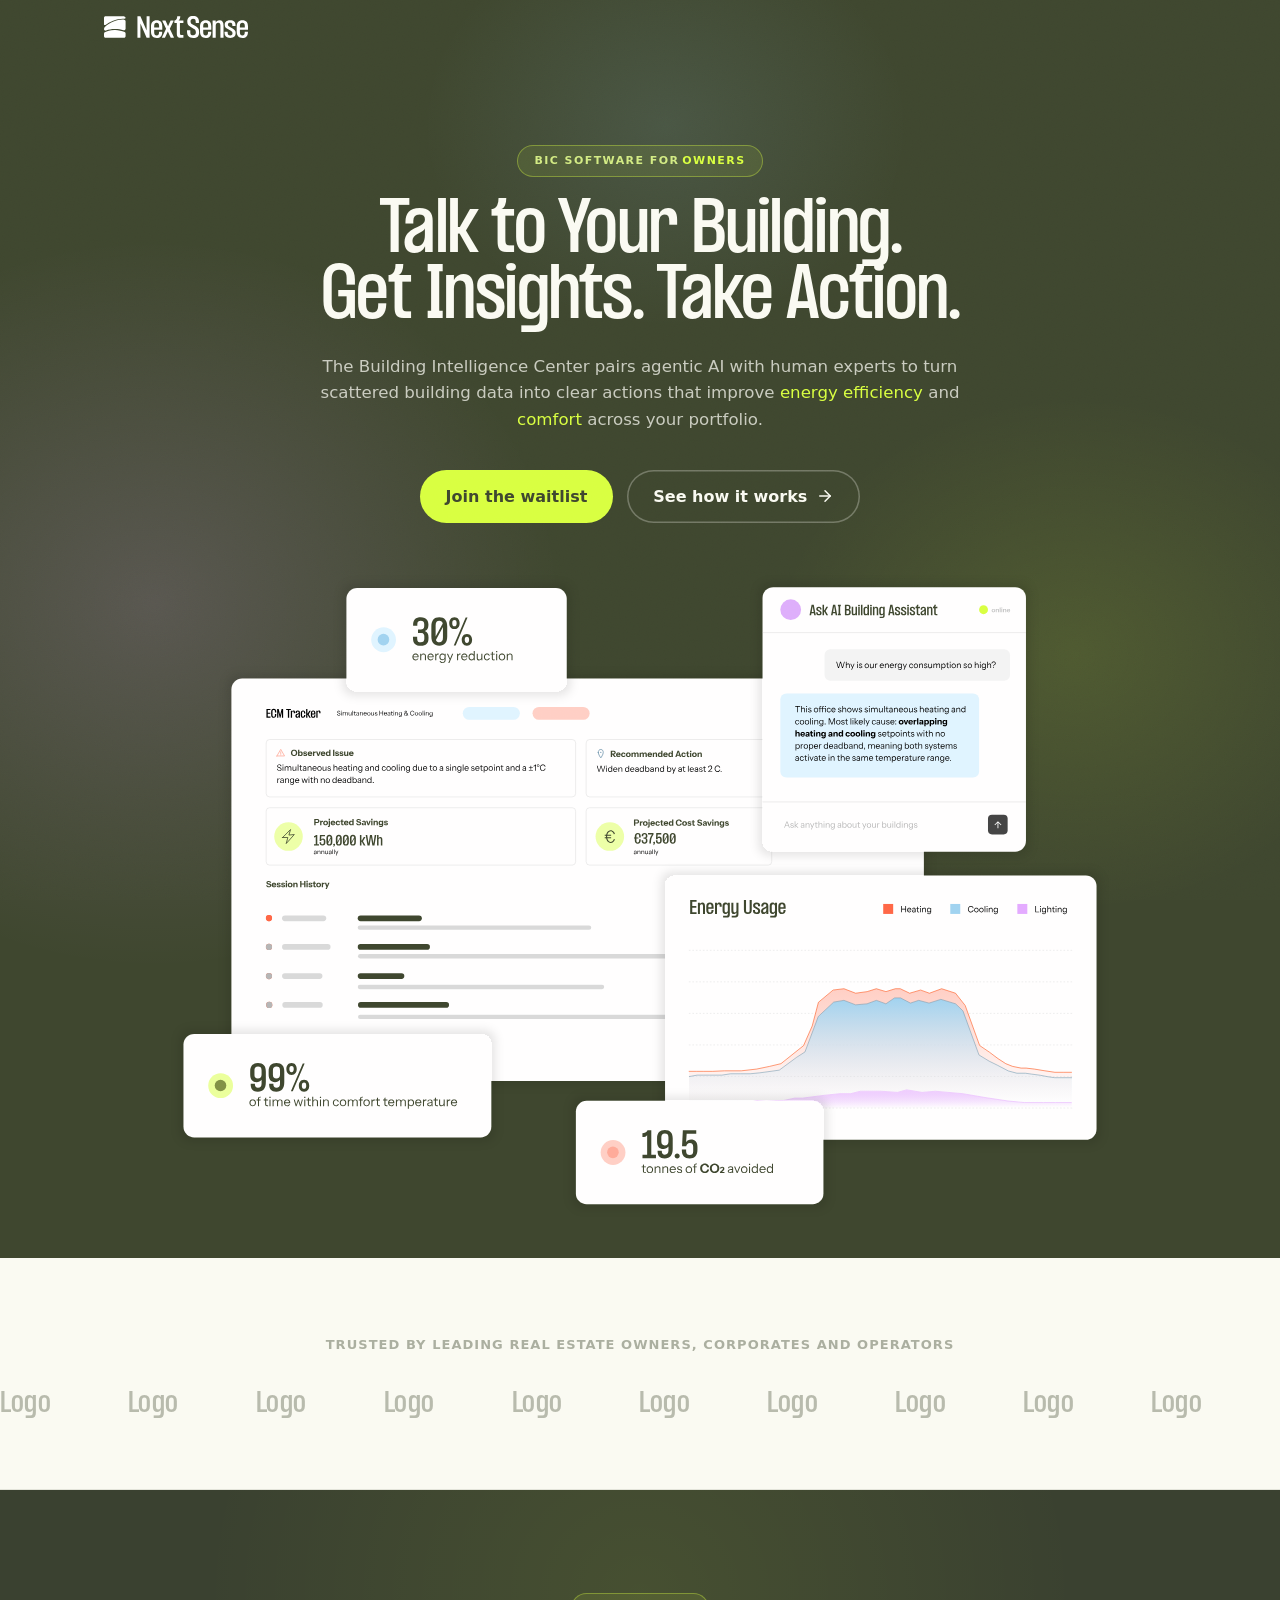
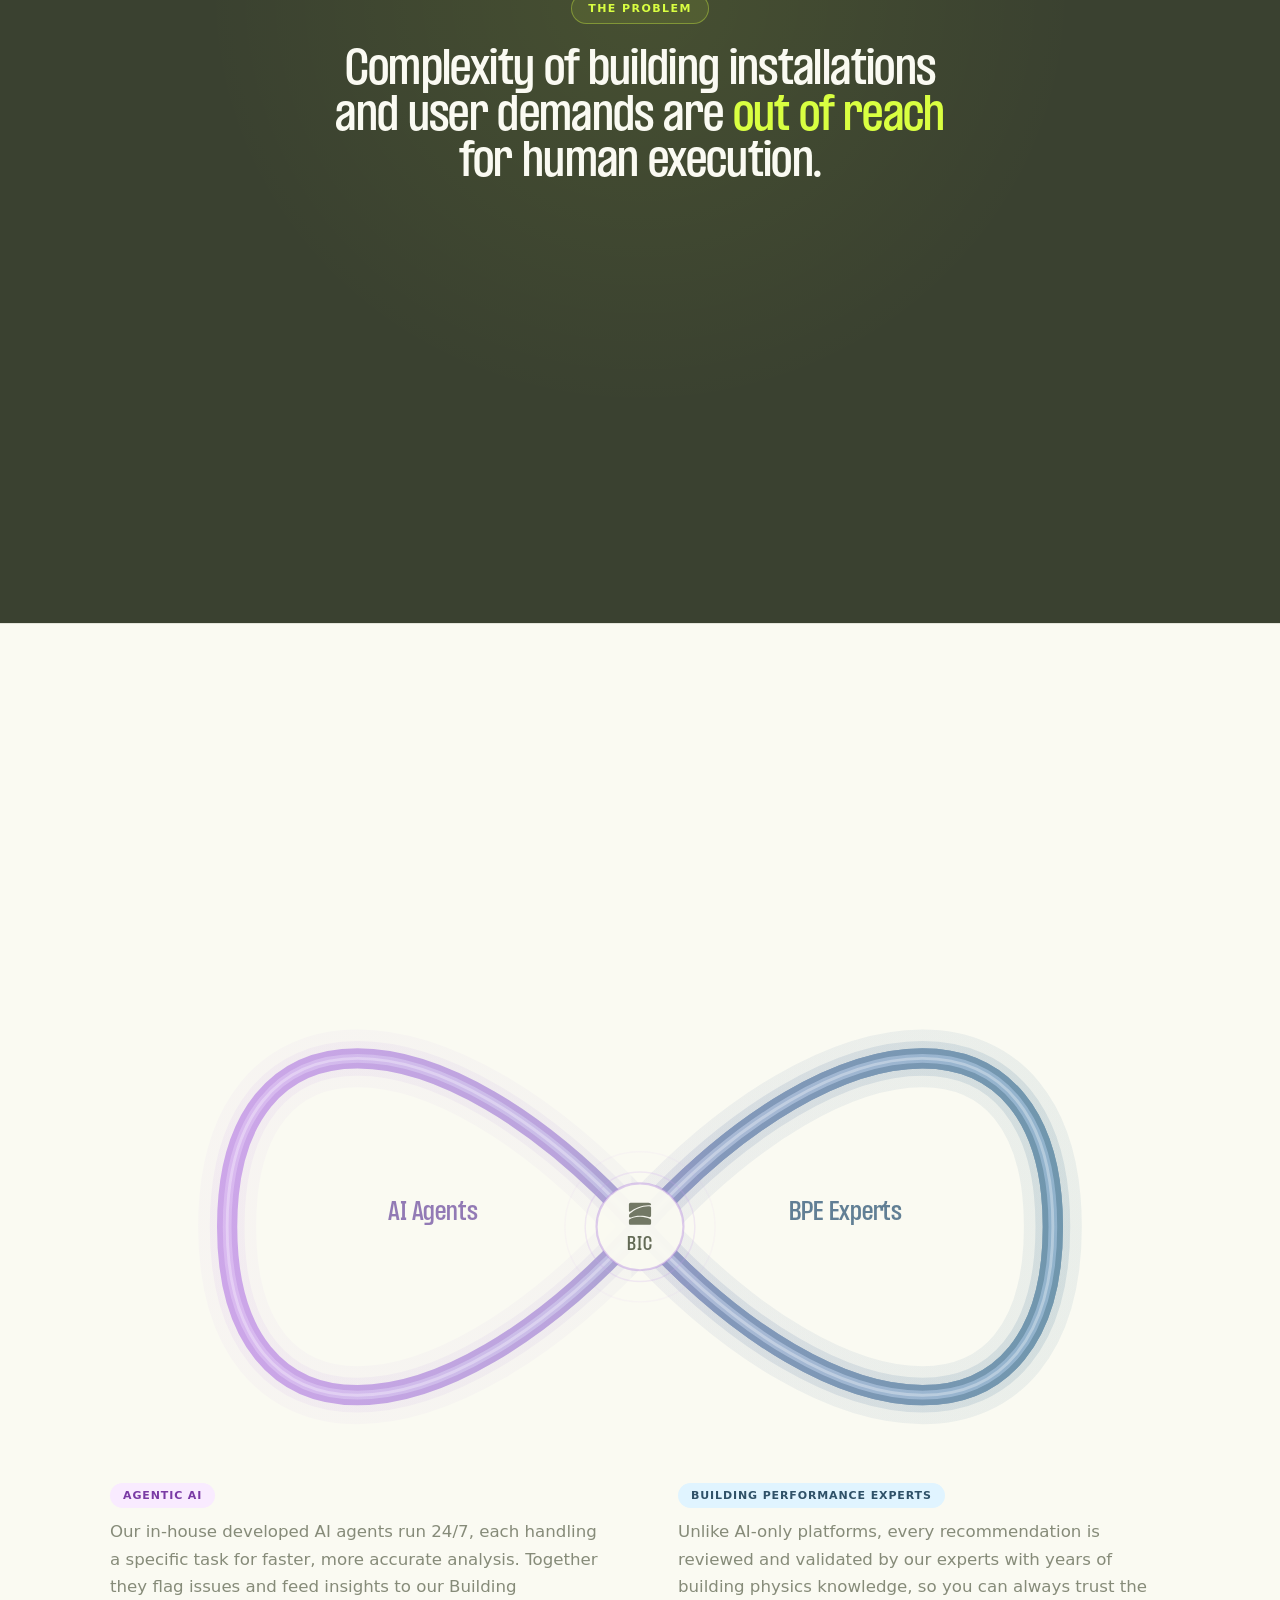
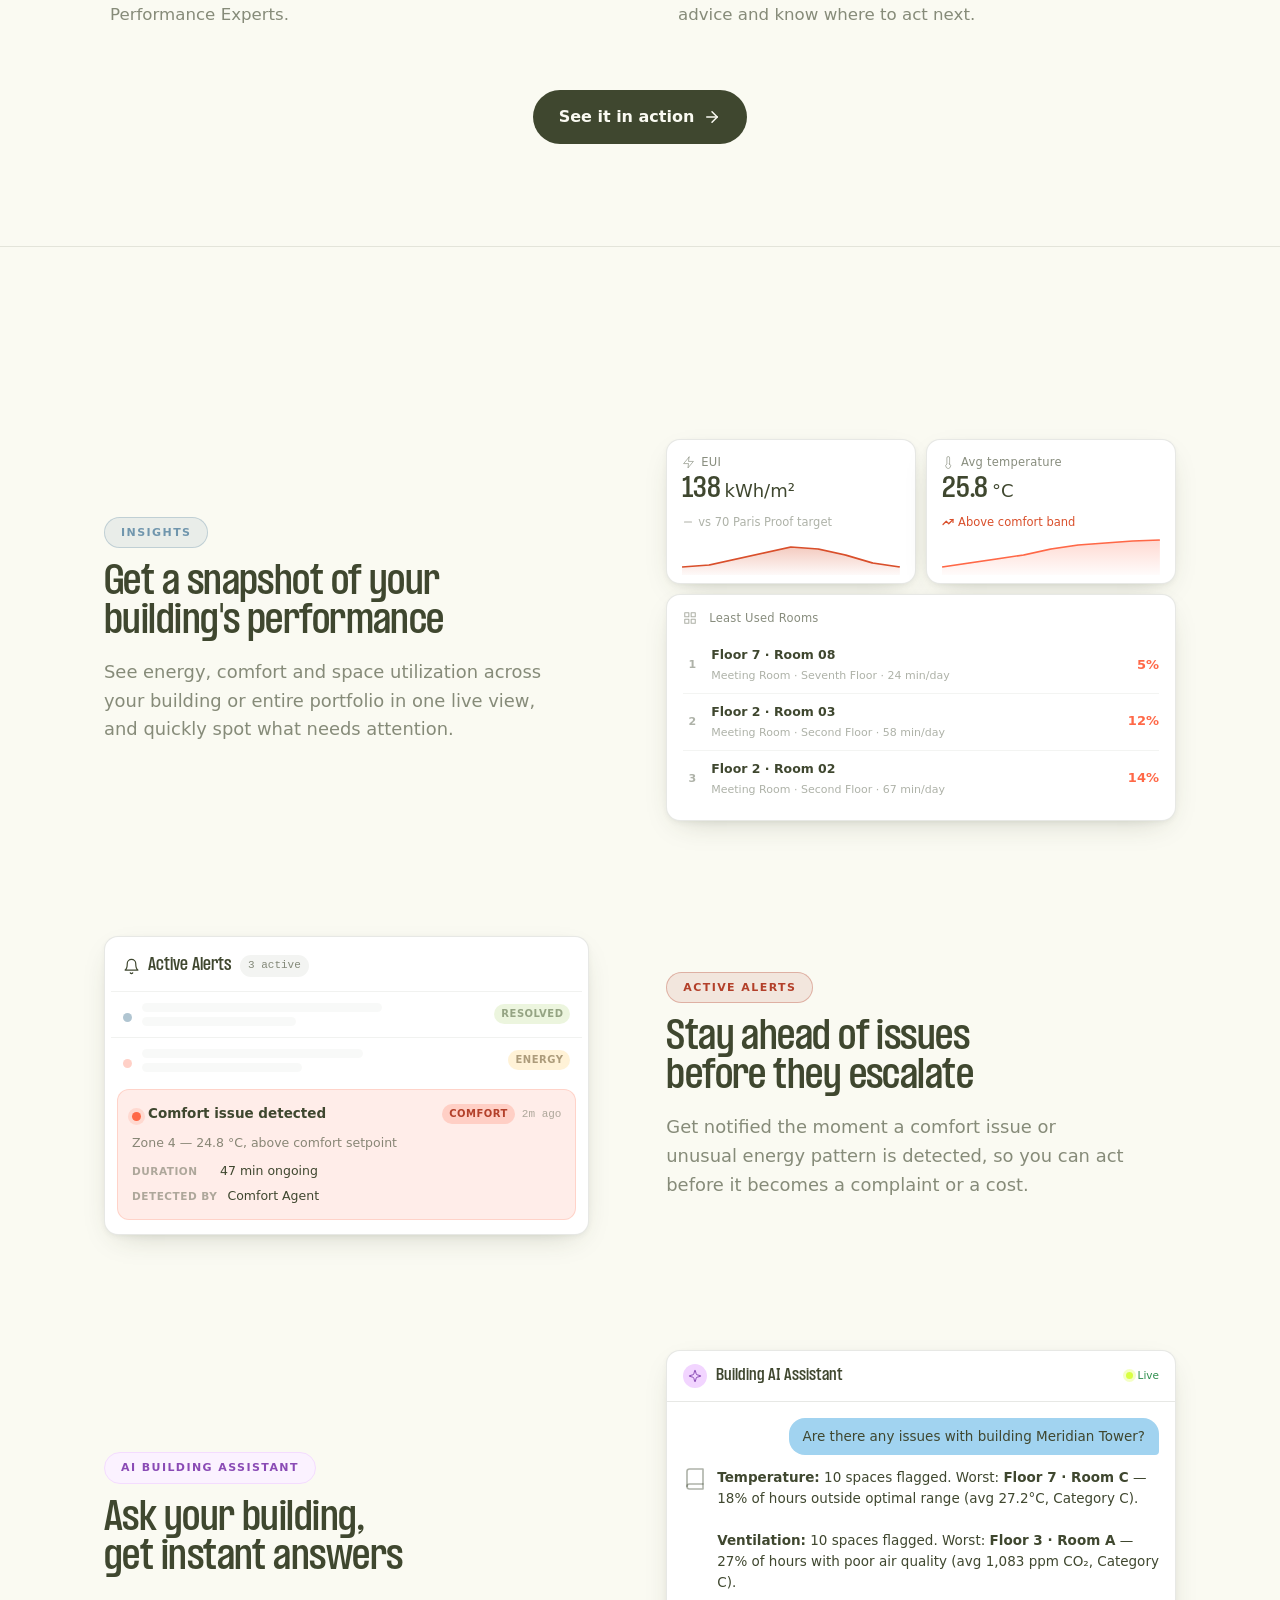
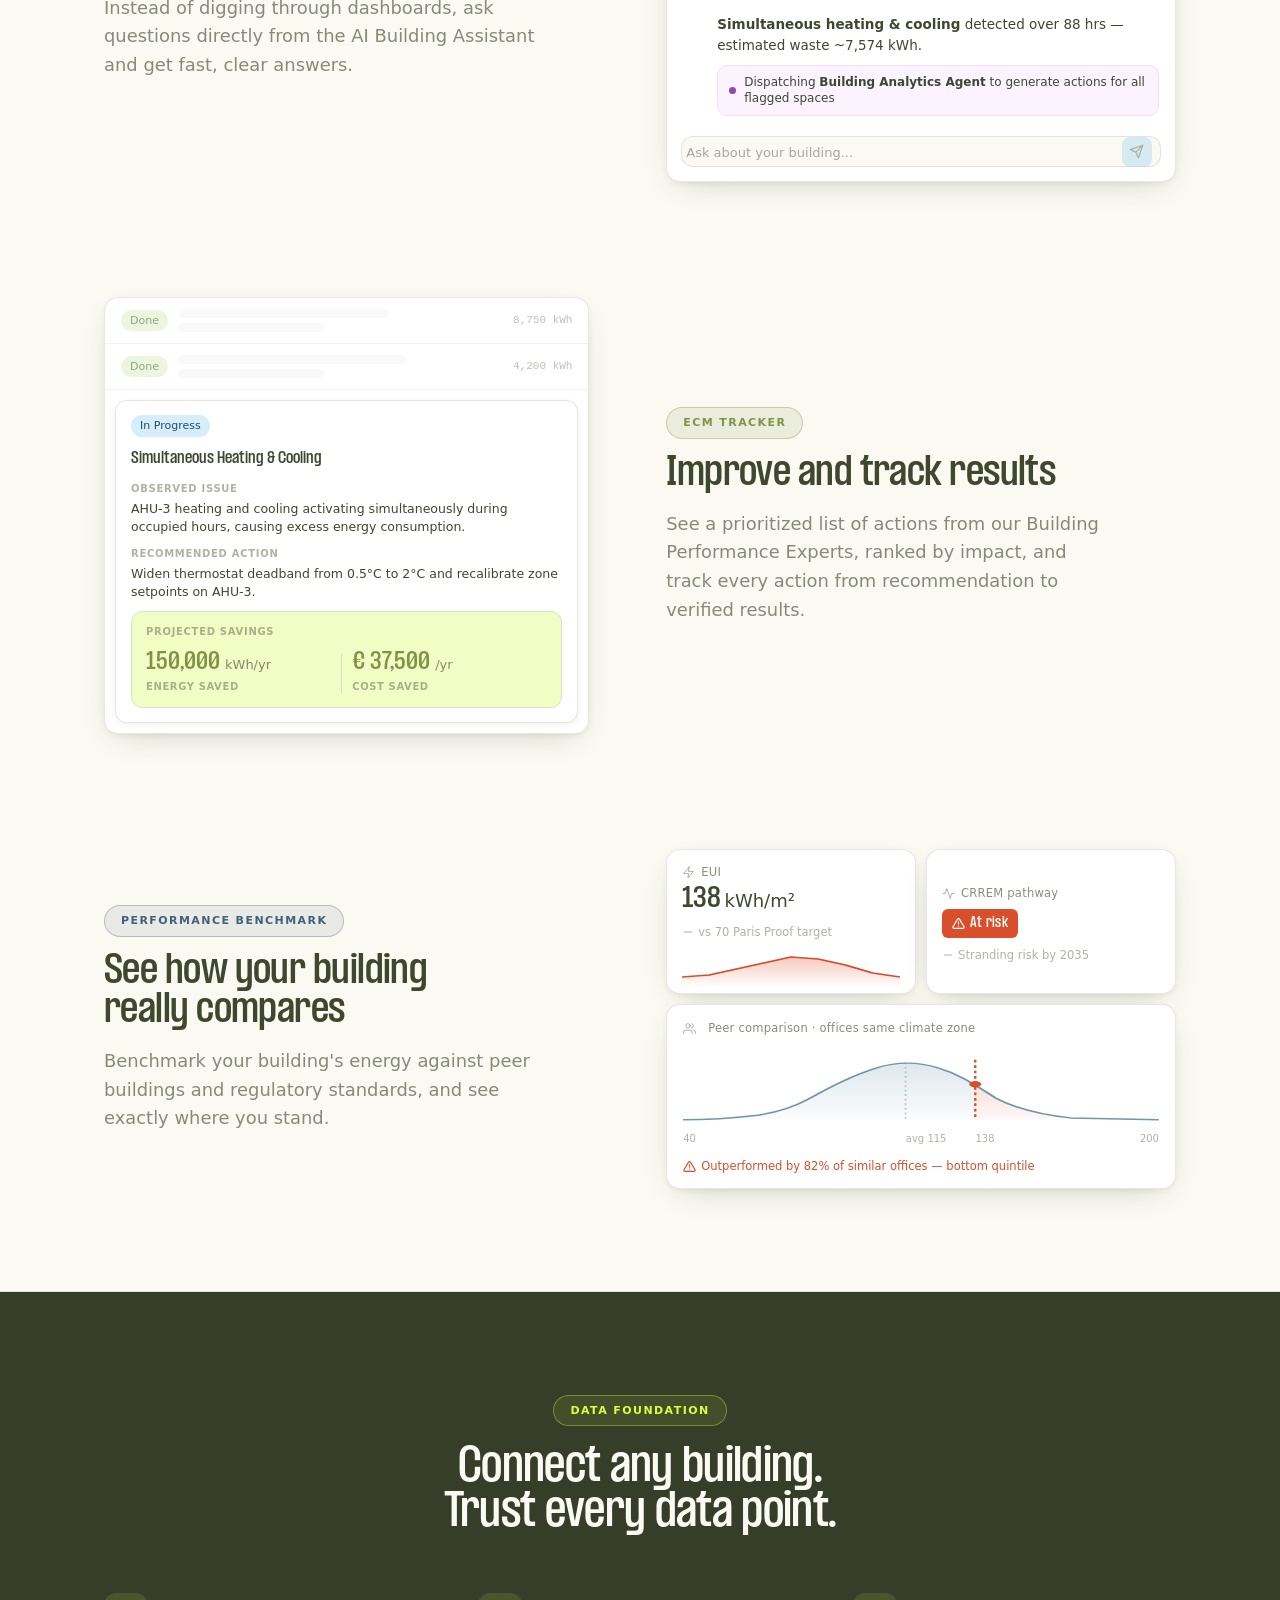
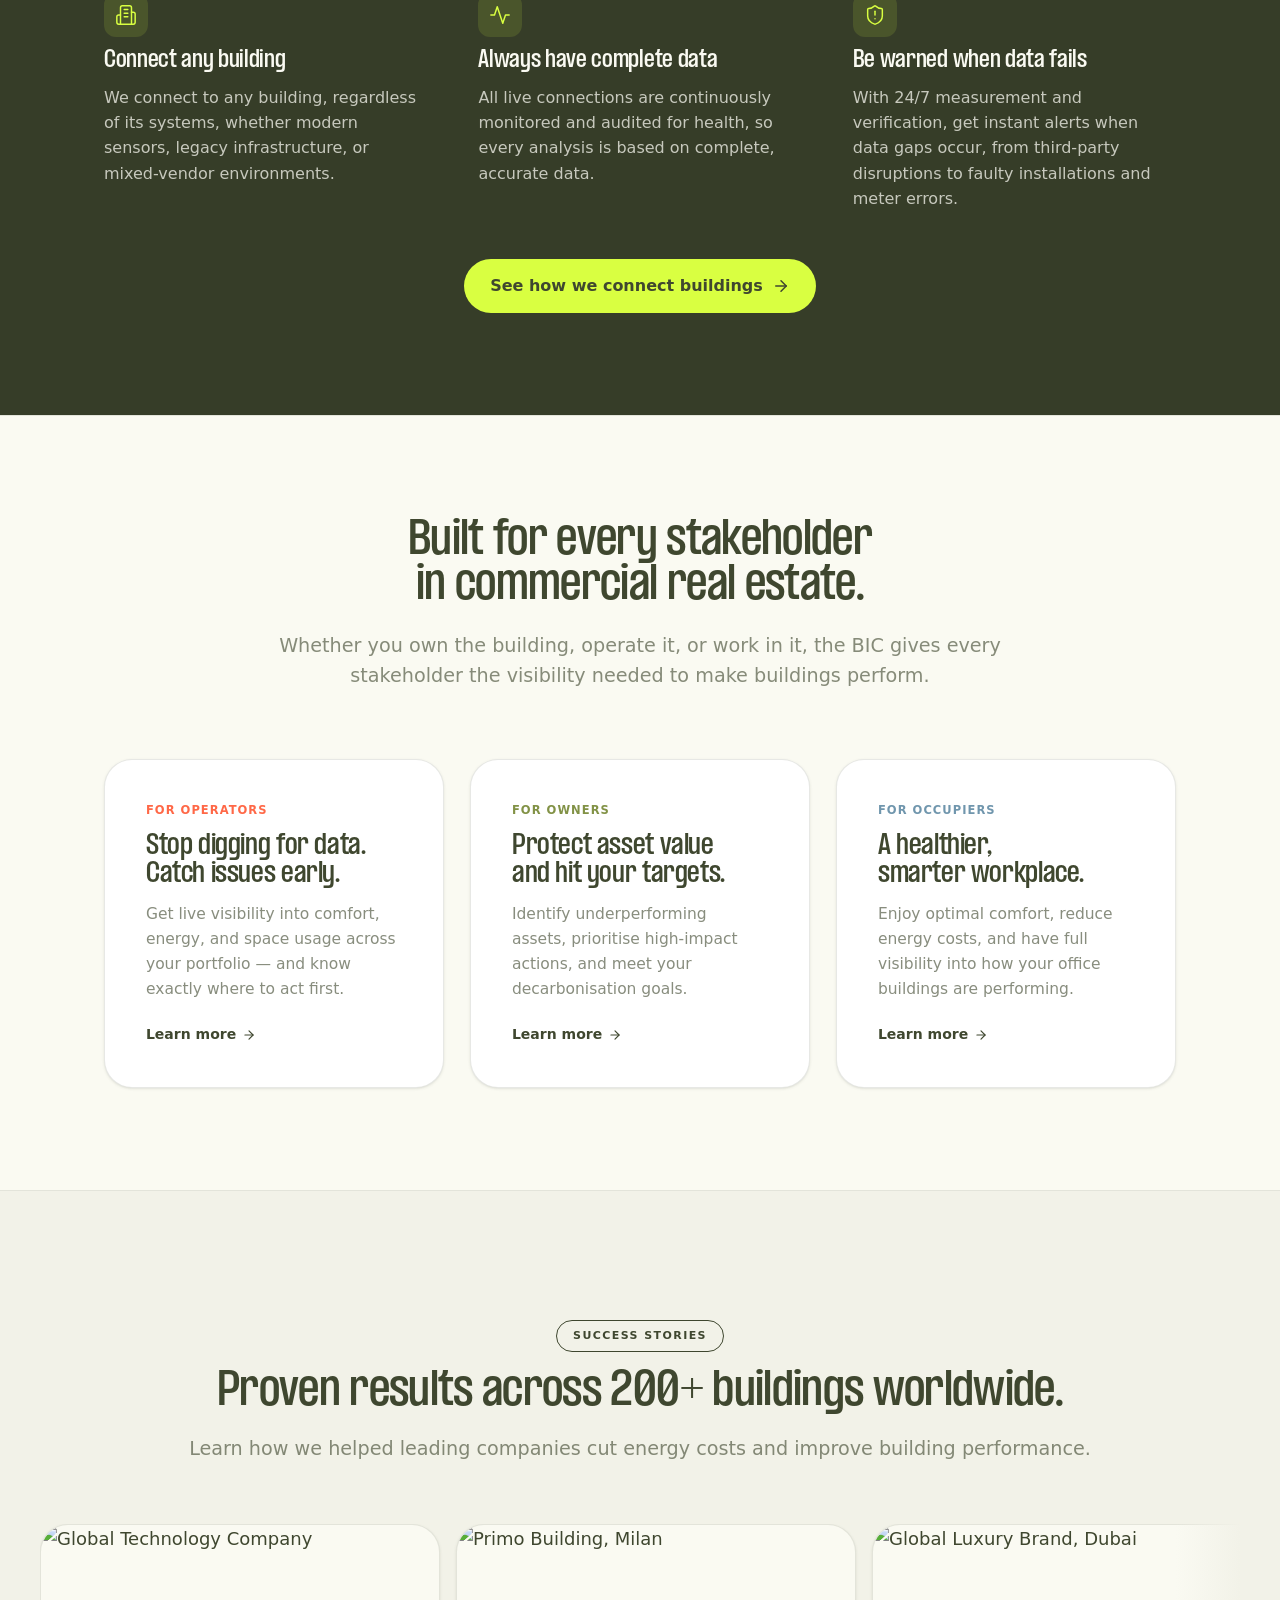
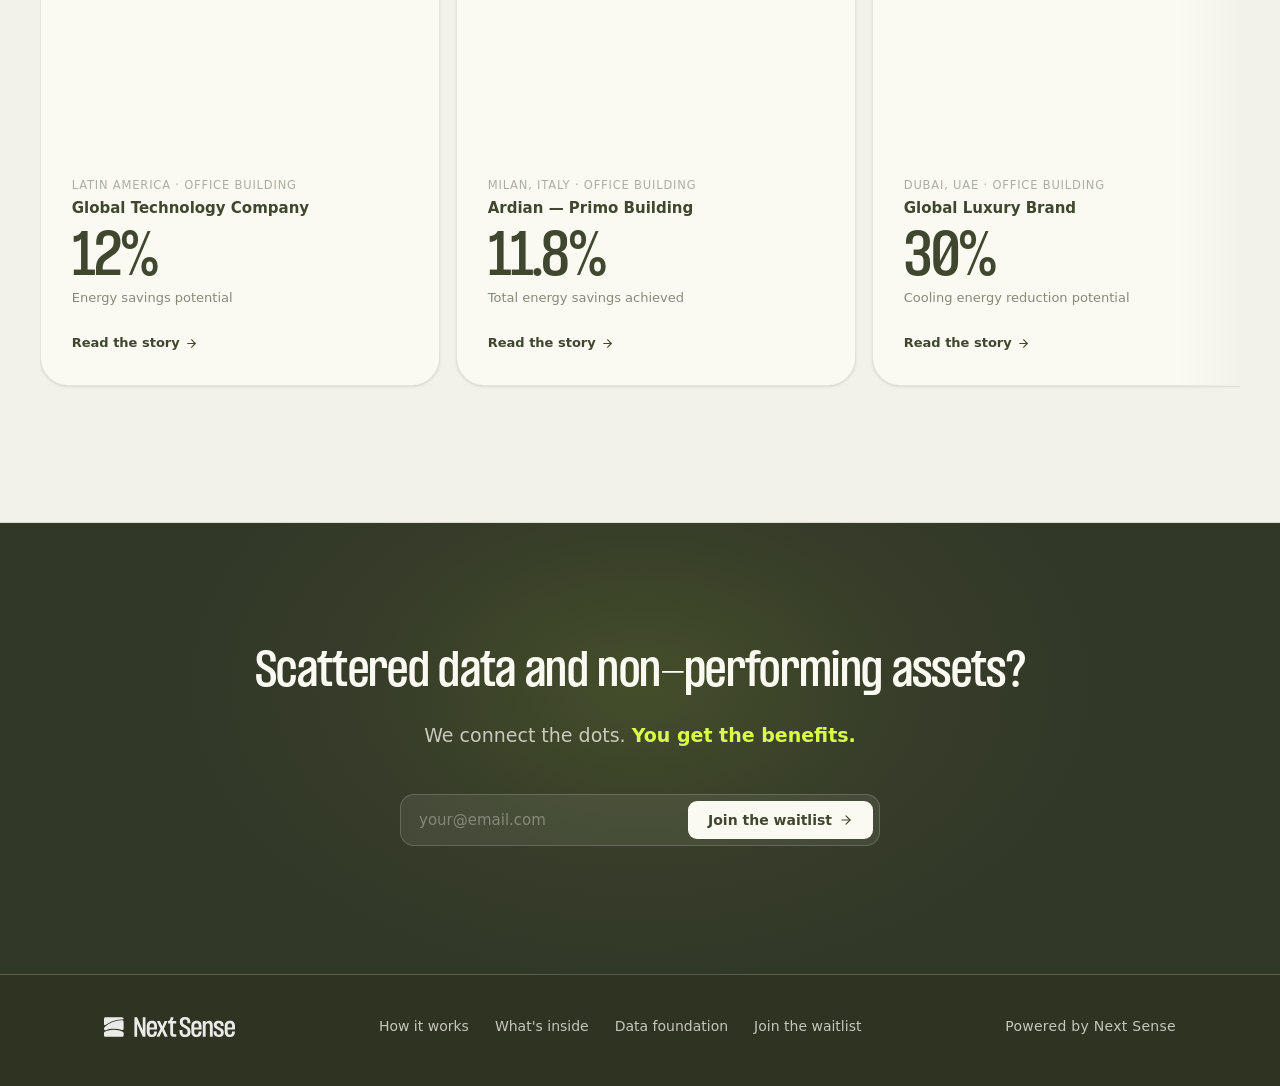
==== commit cfc552c2: "EUI sparks red, CRREM card left-aligned with At risk badge Co-Authored-By: Claude Sonnet 4.6 <norepl" ====
--- a/index.html
+++ b/index.html
@@ -212,9 +212,9 @@
               <div style="display:flex;align-items:baseline;gap:4px;margin-top:4px;"><span class="metric" style="font-size:26px;line-height:1;">138</span><span class="u">kWh/m²</span></div>
               <span class="delta flat"><svg viewBox="0 0 24 24" fill="none" stroke="currentColor" stroke-width="2.4" stroke-linecap="round" stroke-linejoin="round"><line x1="5" y1="12" x2="19" y2="12"/></svg>vs 70 Paris Proof target</span>
               <svg class="spark" viewBox="0 0 120 36" preserveAspectRatio="none" style="margin-top:8px;width:100%;height:36px;display:block;">
-                <defs><linearGradient id="sp-nrg" x1="0" y1="0" x2="0" y2="1"><stop offset="0%" stop-color="#829246" stop-opacity=".3"/><stop offset="100%" stop-color="#829246" stop-opacity=".03"/></linearGradient></defs>
+                <defs><linearGradient id="sp-nrg" x1="0" y1="0" x2="0" y2="1"><stop offset="0%" stop-color="#d94f2b" stop-opacity=".3"/><stop offset="100%" stop-color="#d94f2b" stop-opacity=".03"/></linearGradient></defs>
                 <path d="M0 28 L15 26 L30 20 L45 14 L60 8 L75 10 L90 16 L105 24 L120 28 L120 36 L0 36 Z" fill="url(#sp-nrg)"/>
-                <path d="M0 28 L15 26 L30 20 L45 14 L60 8 L75 10 L90 16 L105 24 L120 28" fill="none" stroke="#829246" stroke-width="1.5" stroke-linejoin="round"/>
+                <path d="M0 28 L15 26 L30 20 L45 14 L60 8 L75 10 L90 16 L105 24 L120 28" fill="none" stroke="#d94f2b" stroke-width="1.5" stroke-linejoin="round"/>
               </svg>
             </div>
             <!-- TEMPERATURE CARD -->
@@ -417,21 +417,24 @@
             <div class="wc kpi">
               <span class="wc-title"><svg viewBox="0 0 24 24" fill="none" stroke="currentColor" stroke-width="1.8" stroke-linecap="round" stroke-linejoin="round"><polygon points="13 2 3 14 12 14 11 22 21 10 12 10 13 2"/></svg>EUI</span>
               <div style="display:flex;align-items:baseline;gap:4px;margin-top:4px;"><span class="metric" style="font-size:26px;line-height:1;">138</span><span class="u">kWh/m²</span></div>
-              <span class="delta flat"><svg viewBox="0 0 24 24" fill="none" stroke="currentColor" stroke-width="2.4" stroke-linecap="round" stroke-linejoin="round"><line x1="5" y1="12" x2="19" y2="12"/></svg>vs 50 Paris Proof target</span>
+              <span class="delta flat"><svg viewBox="0 0 24 24" fill="none" stroke="currentColor" stroke-width="2.4" stroke-linecap="round" stroke-linejoin="round"><line x1="5" y1="12" x2="19" y2="12"/></svg>vs 70 Paris Proof target</span>
               <svg class="spark" viewBox="0 0 120 36" preserveAspectRatio="none" style="margin-top:8px;width:100%;height:36px;display:block;">
-                <defs><linearGradient id="sp-b-eui" x1="0" y1="0" x2="0" y2="1"><stop offset="0%" stop-color="#829246" stop-opacity=".3"/><stop offset="100%" stop-color="#829246" stop-opacity=".03"/></linearGradient></defs>
+                <defs><linearGradient id="sp-b-eui" x1="0" y1="0" x2="0" y2="1"><stop offset="0%" stop-color="#d94f2b" stop-opacity=".3"/><stop offset="100%" stop-color="#d94f2b" stop-opacity=".03"/></linearGradient></defs>
                 <path d="M0 28 L15 26 L30 20 L45 14 L60 8 L75 10 L90 16 L105 24 L120 28 L120 36 L0 36 Z" fill="url(#sp-b-eui)"/>
-                <path d="M0 28 L15 26 L30 20 L45 14 L60 8 L75 10 L90 16 L105 24 L120 28" fill="none" stroke="#829246" stroke-width="1.5" stroke-linejoin="round"/>
+                <path d="M0 28 L15 26 L30 20 L45 14 L60 8 L75 10 L90 16 L105 24 L120 28" fill="none" stroke="#d94f2b" stroke-width="1.5" stroke-linejoin="round"/>
               </svg>
             </div>
 
             <!-- CRREM at risk -->
-            <div class="wc kpi" style="align-items:center;text-align:center;justify-content:center;">
+            <div class="wc kpi" style="justify-content:center;">
               <span class="wc-title"><svg viewBox="0 0 24 24" fill="none" stroke="currentColor" stroke-width="1.8" stroke-linecap="round" stroke-linejoin="round"><polyline points="22 12 18 12 15 21 9 3 6 12 2 12"/></svg>CRREM pathway</span>
-              <div style="display:flex;align-items:baseline;gap:4px;margin-top:4px;">
-                <span class="metric" style="font-size:26px;line-height:1;">At risk</span>
-              </div>
-              <span class="delta flat"><svg viewBox="0 0 24 24" fill="none" stroke="currentColor" stroke-width="2.4" stroke-linecap="round" stroke-linejoin="round"><line x1="5" y1="12" x2="19" y2="12"/></svg>Stranding risk by 2035</span>
+              <div style="display:flex;align-items:center;gap:8px;margin-top:6px;">
+                <span style="display:inline-flex;align-items:center;gap:5px;background:#d94f2b;color:#fff;font-family:var(--font-display);font-size:13px;font-weight:600;letter-spacing:.02em;padding:4px 10px;border-radius:6px;">
+                  <svg viewBox="0 0 24 24" fill="none" stroke="currentColor" stroke-width="2.2" stroke-linecap="round" stroke-linejoin="round" style="width:13px;height:13px;flex-shrink:0;"><path d="M10.29 3.86L1.82 18a2 2 0 0 0 1.71 3h16.94a2 2 0 0 0 1.71-3L13.71 3.86a2 2 0 0 0-3.42 0z"/><line x1="12" y1="9" x2="12" y2="13"/><line x1="12" y1="17" x2="12.01" y2="17"/></svg>
+                  At risk
+                </span>
+              </div>
+              <span class="delta flat" style="margin-top:8px;"><svg viewBox="0 0 24 24" fill="none" stroke="currentColor" stroke-width="2.4" stroke-linecap="round" stroke-linejoin="round"><line x1="5" y1="12" x2="19" y2="12"/></svg>Stranding risk by 2035</span>
             </div>
 
             <!-- Peer comparison — full width -->
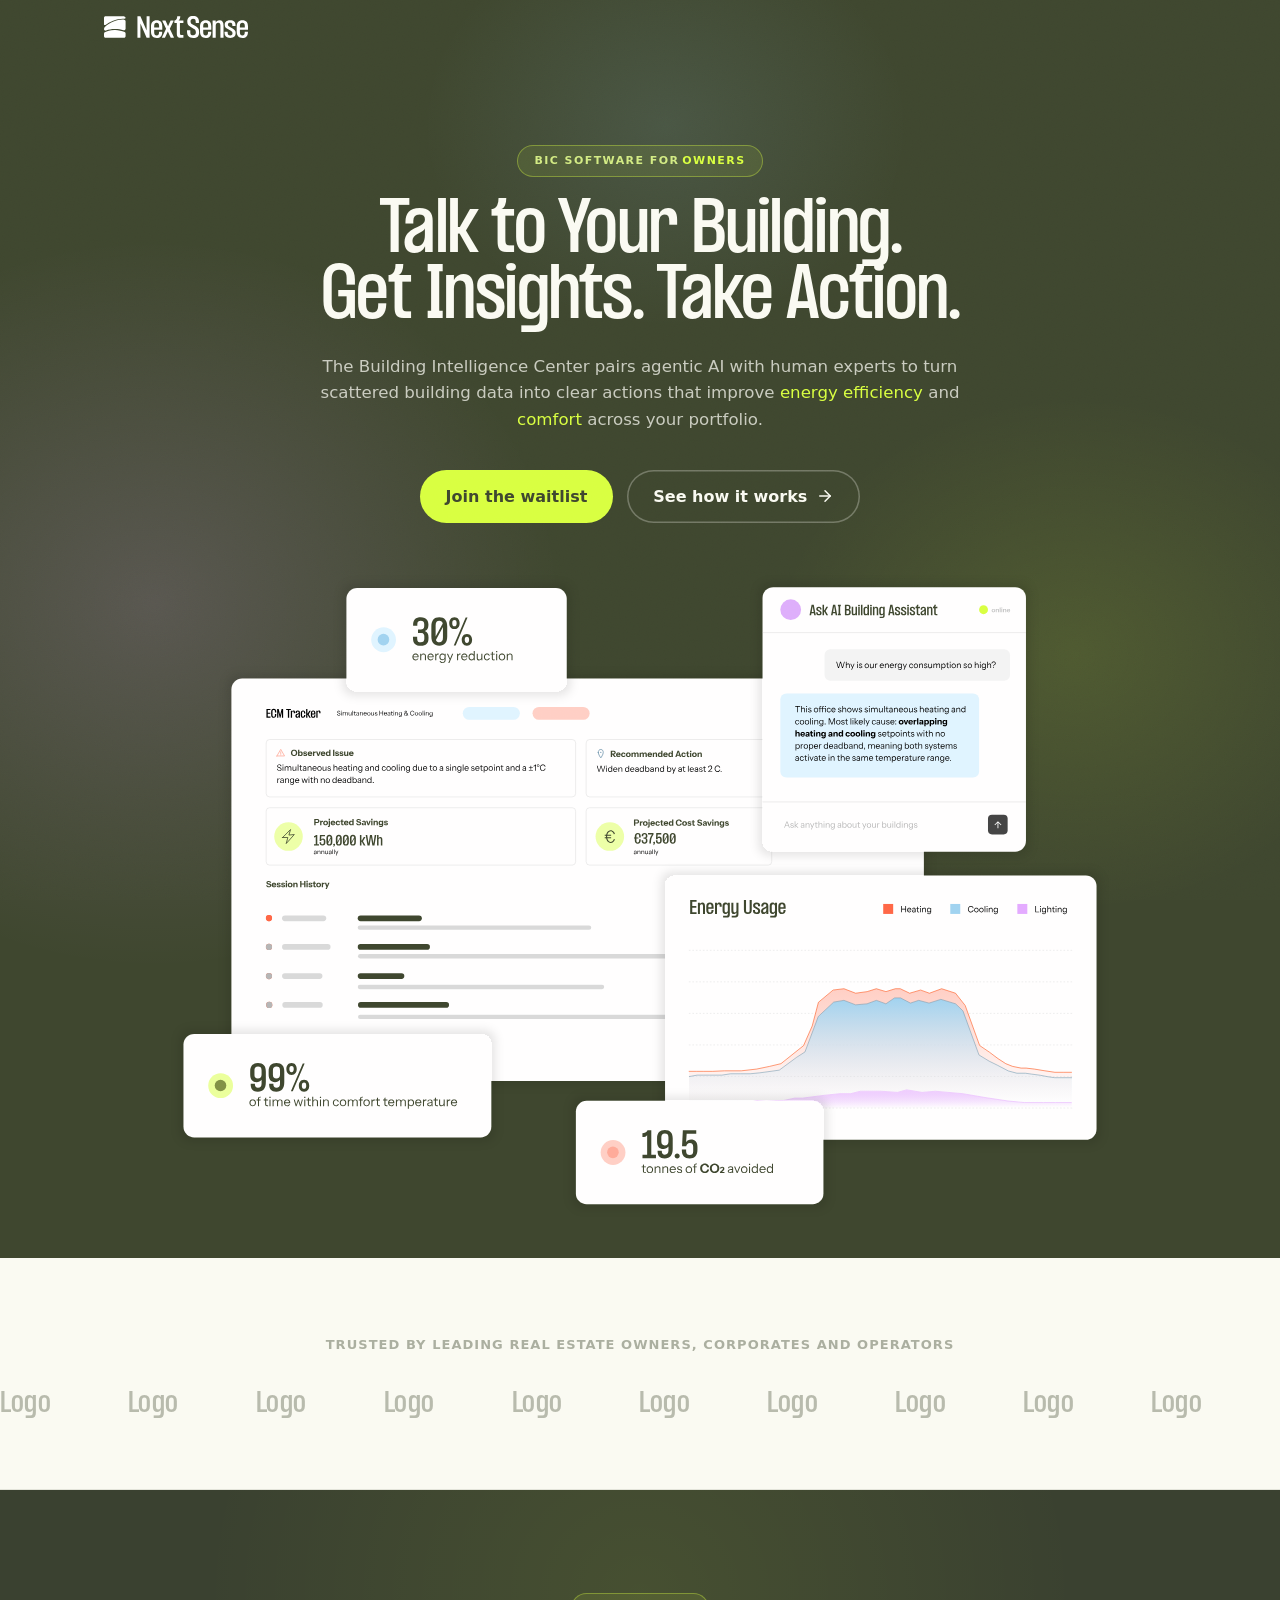
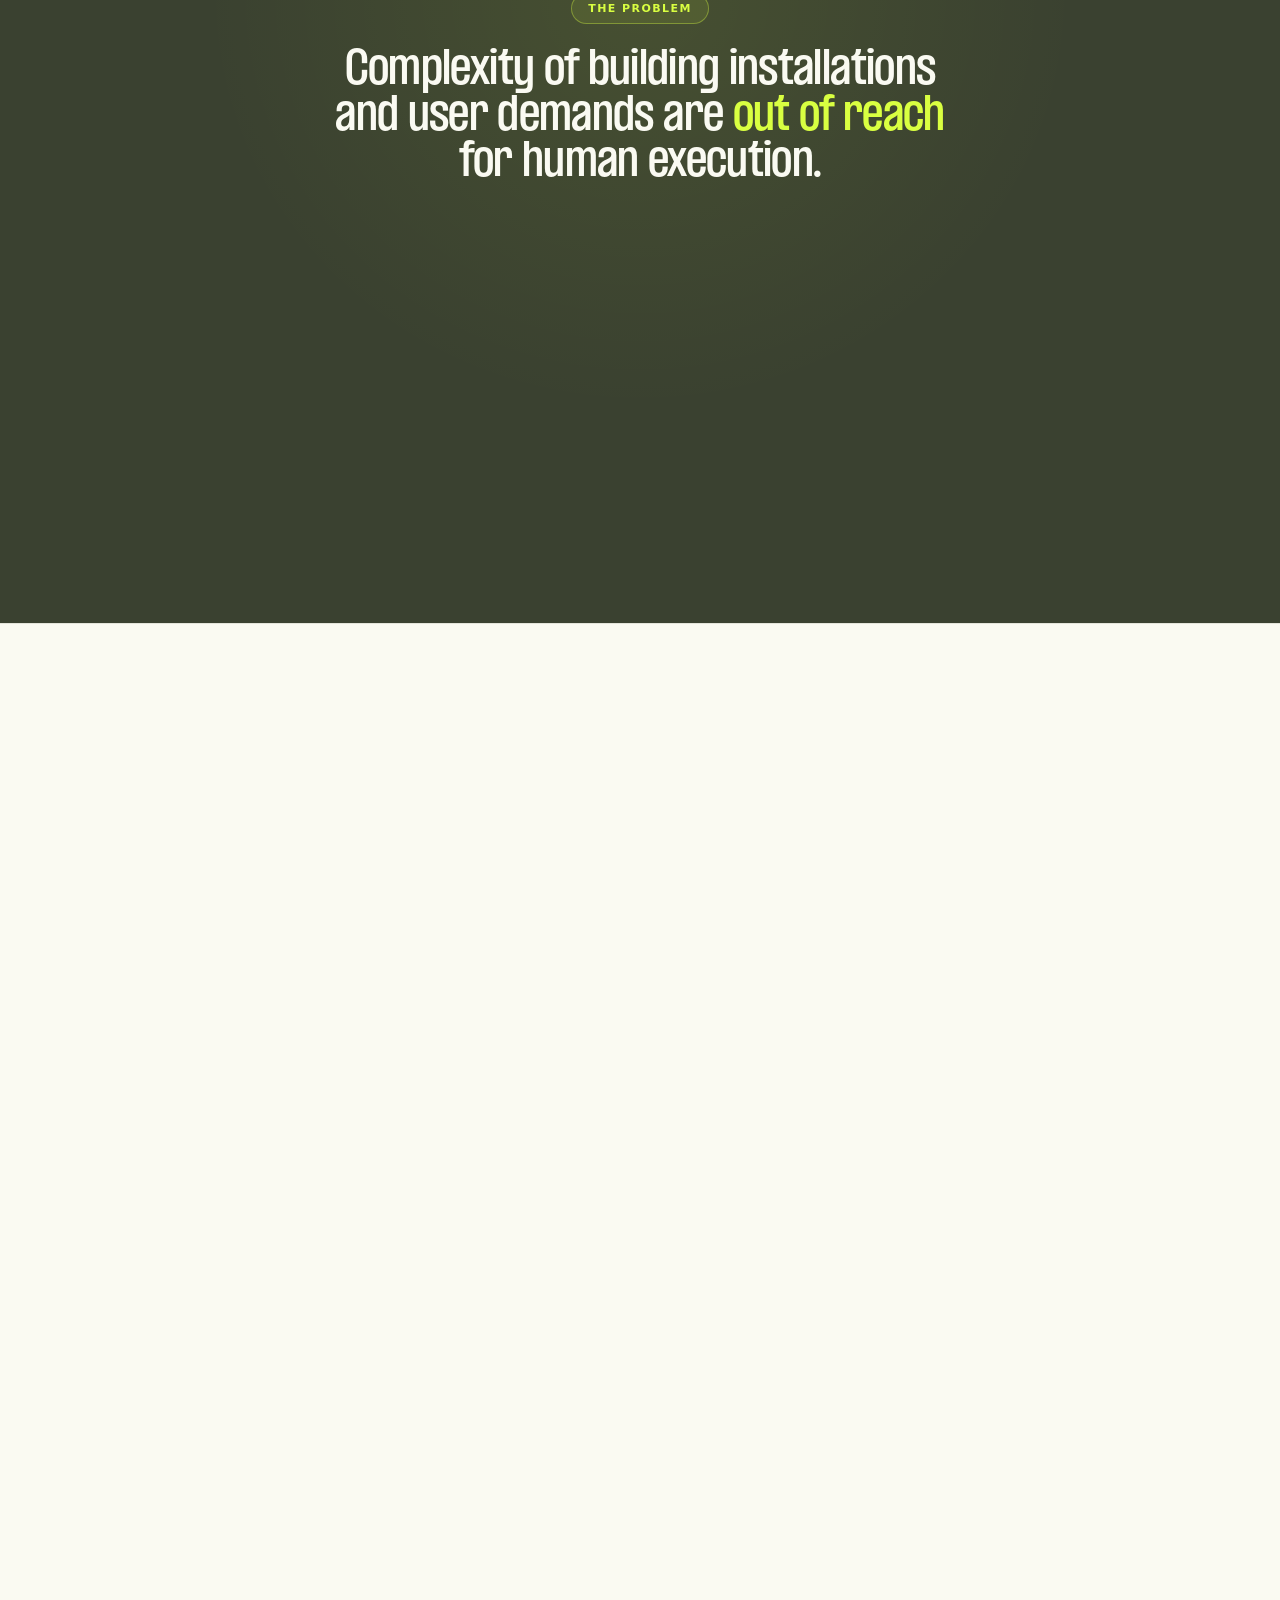
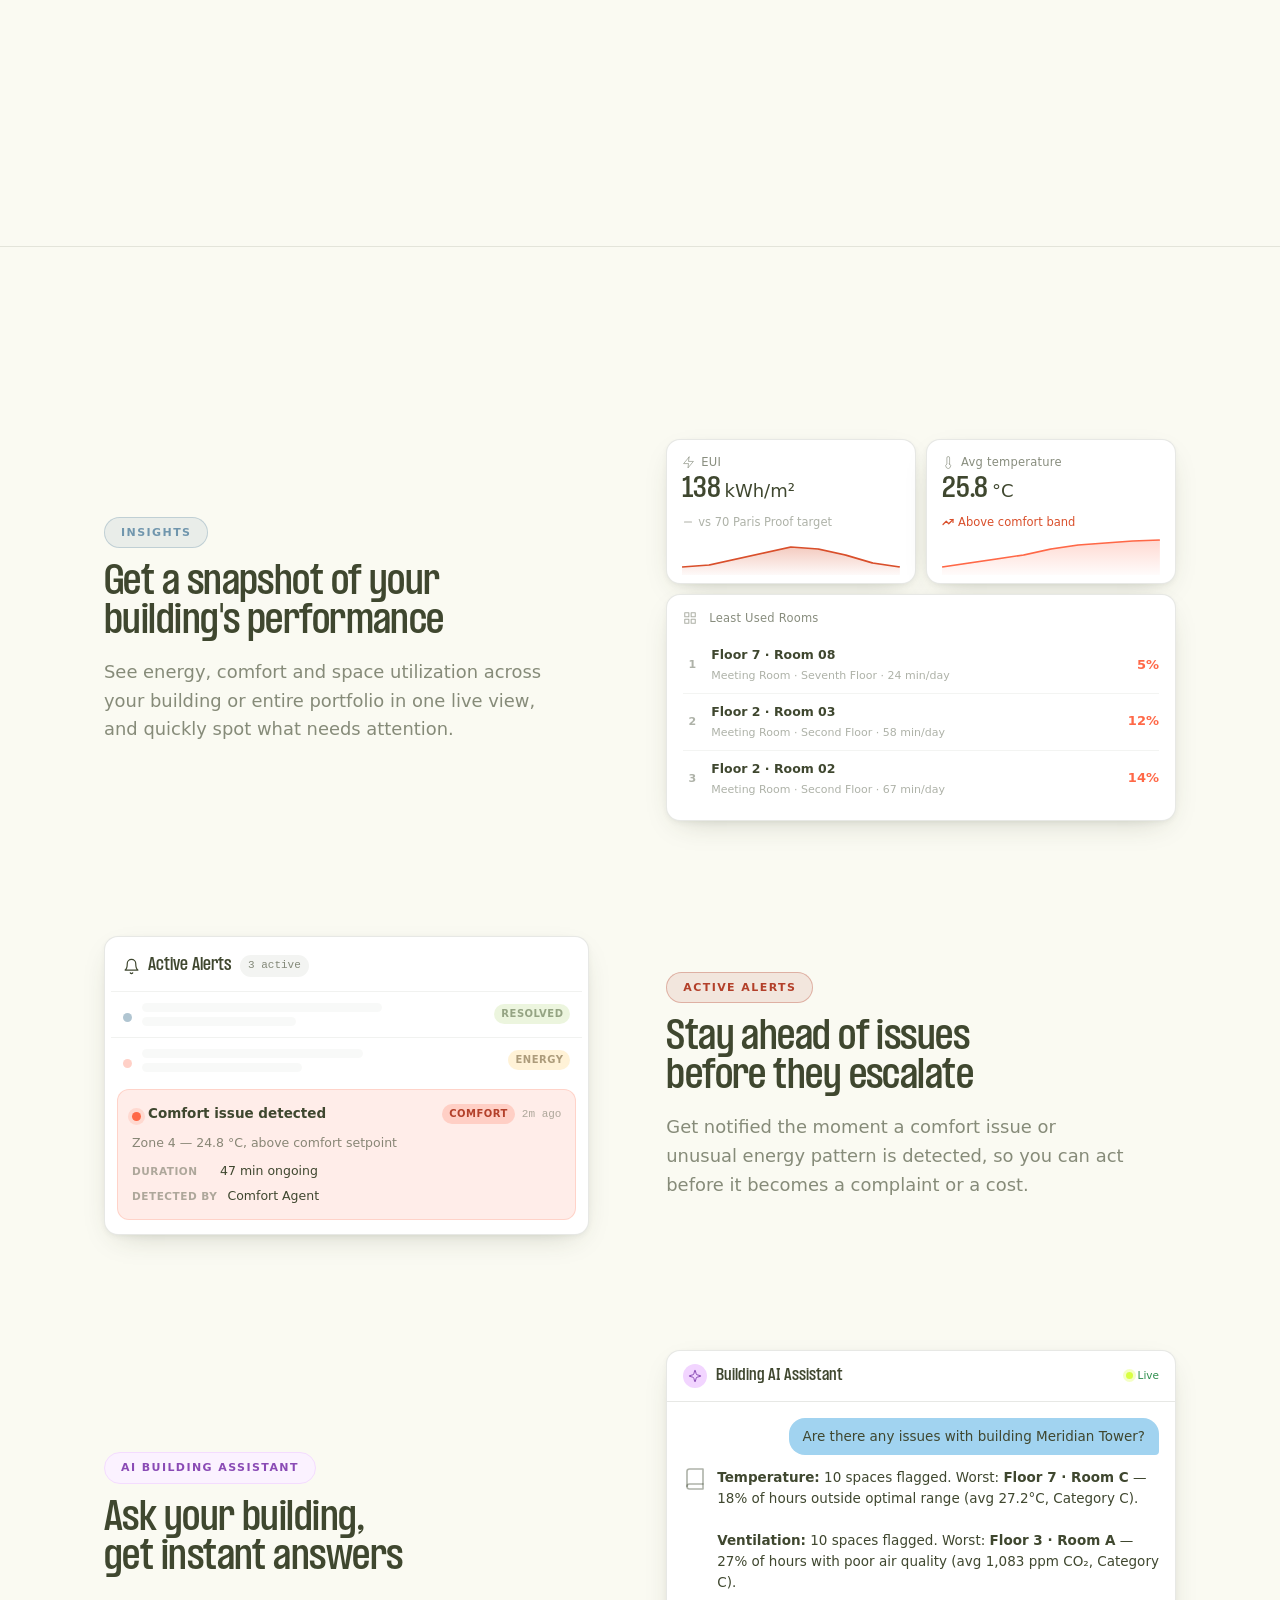
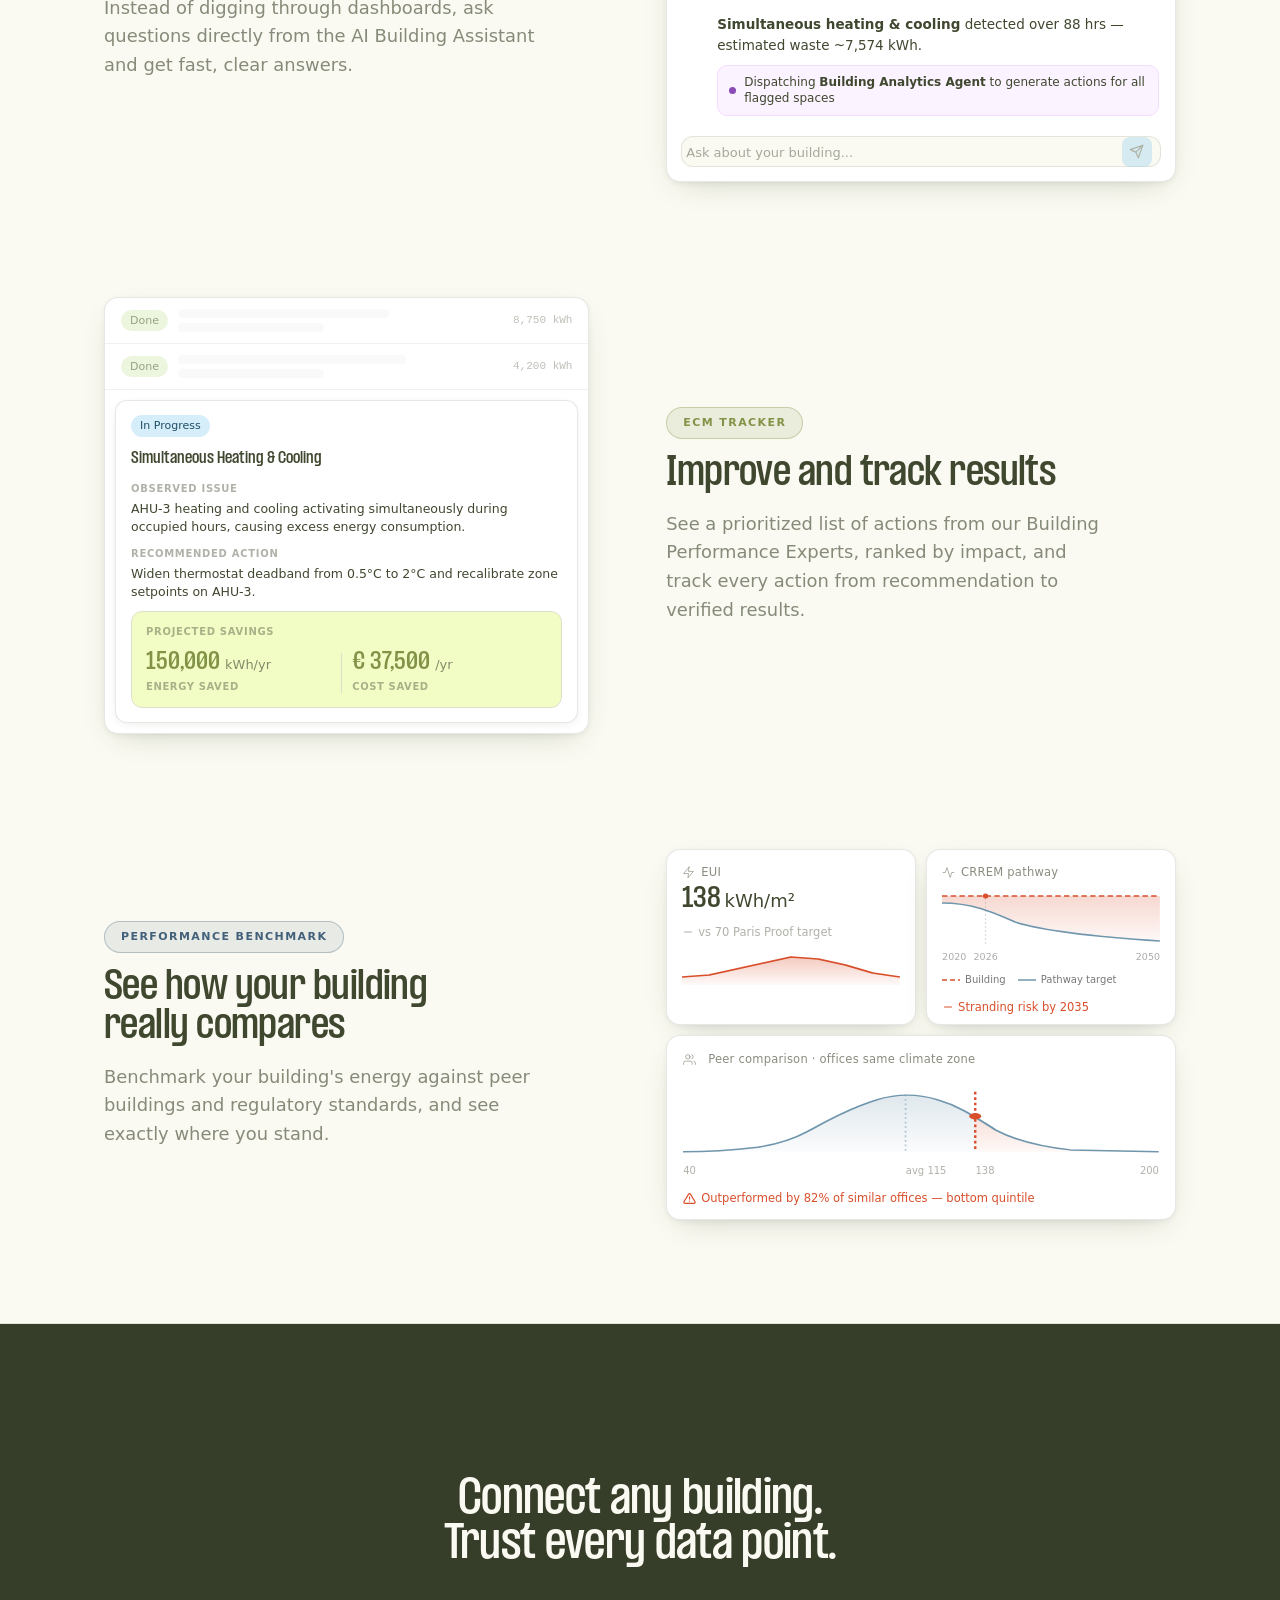
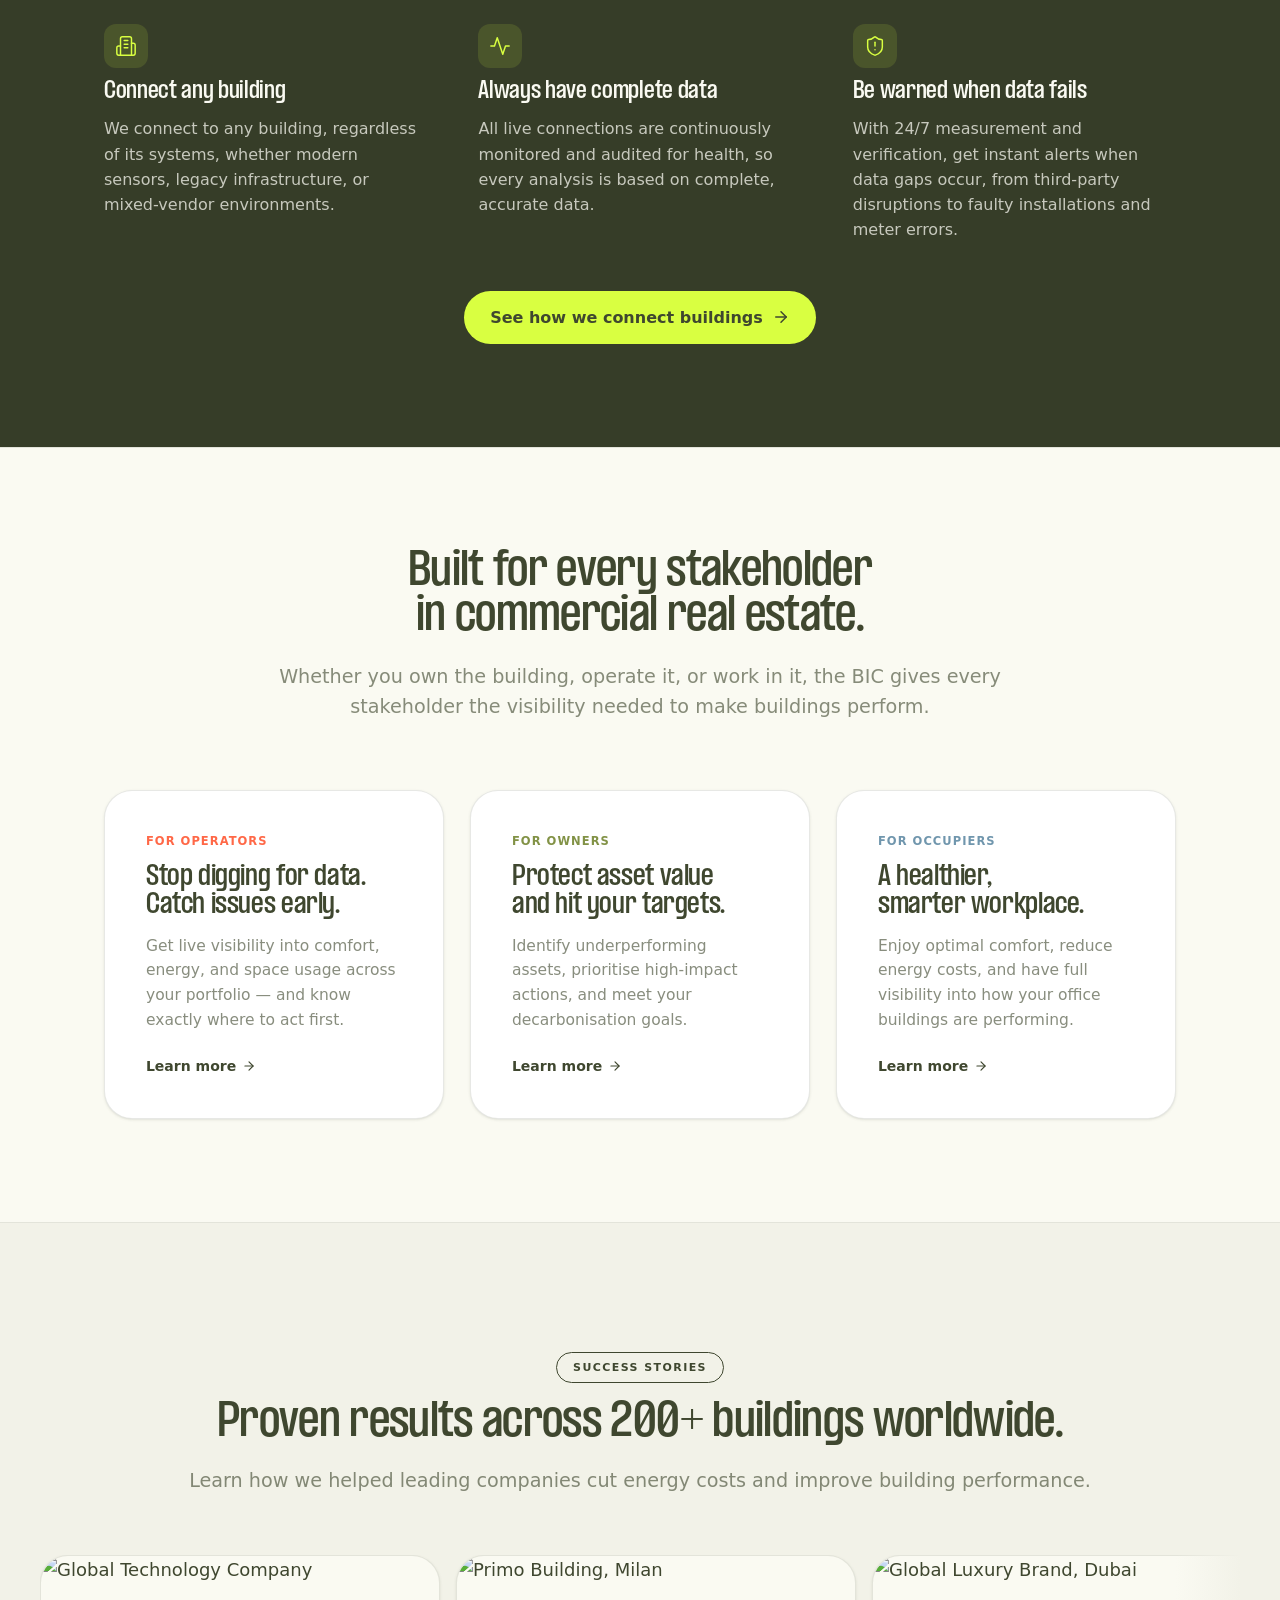
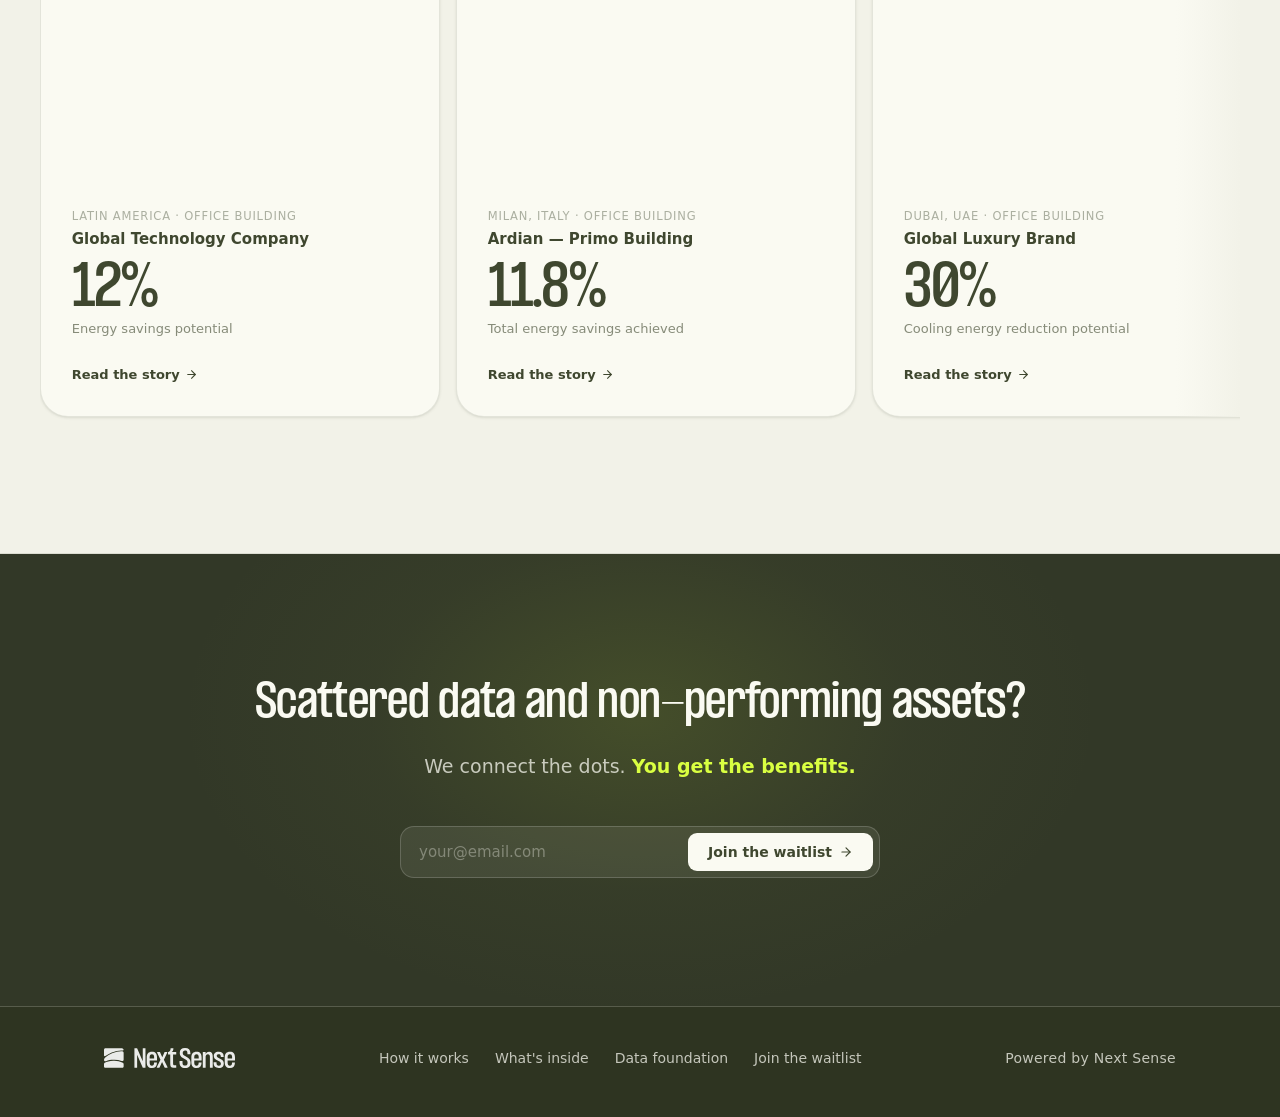
==== commit 26c31c24: "CRREM card: mini pathway chart with building vs decarbonisation target Co-Authored-By: Claude Sonnet" ====
--- a/index.html
+++ b/index.html
@@ -426,15 +426,48 @@
             </div>
 
             <!-- CRREM at risk -->
-            <div class="wc kpi" style="justify-content:center;">
+            <div class="wc kpi" style="justify-content:flex-start;">
               <span class="wc-title"><svg viewBox="0 0 24 24" fill="none" stroke="currentColor" stroke-width="1.8" stroke-linecap="round" stroke-linejoin="round"><polyline points="22 12 18 12 15 21 9 3 6 12 2 12"/></svg>CRREM pathway</span>
-              <div style="display:flex;align-items:center;gap:8px;margin-top:6px;">
-                <span style="display:inline-flex;align-items:center;gap:5px;background:#d94f2b;color:#fff;font-family:var(--font-display);font-size:13px;font-weight:600;letter-spacing:.02em;padding:4px 10px;border-radius:6px;">
-                  <svg viewBox="0 0 24 24" fill="none" stroke="currentColor" stroke-width="2.2" stroke-linecap="round" stroke-linejoin="round" style="width:13px;height:13px;flex-shrink:0;"><path d="M10.29 3.86L1.82 18a2 2 0 0 0 1.71 3h16.94a2 2 0 0 0 1.71-3L13.71 3.86a2 2 0 0 0-3.42 0z"/><line x1="12" y1="9" x2="12" y2="13"/><line x1="12" y1="17" x2="12.01" y2="17"/></svg>
-                  At risk
+
+              <!-- Mini pathway chart -->
+              <div style="position:relative;width:100%;margin-top:10px;">
+                <svg viewBox="0 0 200 54" preserveAspectRatio="none" style="width:100%;height:54px;display:block;overflow:visible;">
+                  <defs>
+                    <linearGradient id="crrem-gap" x1="0" y1="0" x2="0" y2="1">
+                      <stop offset="0%" stop-color="#d94f2b" stop-opacity=".22"/>
+                      <stop offset="100%" stop-color="#d94f2b" stop-opacity=".04"/>
+                    </linearGradient>
+                  </defs>
+                  <!-- Excess emissions fill (between building and target) -->
+                  <path d="M 0,11 C 30,11 50,22 67,30 C 90,38 130,44 200,49 L 200,4 L 0,4 Z" fill="url(#crrem-gap)"/>
+                  <!-- CRREM decarbonisation target (declining curve) -->
+                  <path d="M 0,11 C 30,11 50,22 67,30 C 90,38 130,44 200,49" fill="none" stroke="#7096AD" stroke-width="1.6" stroke-linejoin="round"/>
+                  <!-- Building performance (flat, dashed) -->
+                  <line x1="0" y1="4" x2="200" y2="4" stroke="#d94f2b" stroke-width="1.6" stroke-dasharray="5 3"/>
+                  <!-- "Today" marker at 2026 (x≈40) -->
+                  <line x1="40" y1="2" x2="40" y2="52" stroke="#888" stroke-width="0.8" stroke-dasharray="2 2" opacity=".4"/>
+                  <!-- Dot on building line at today -->
+                  <circle cx="40" cy="4" r="2.5" fill="#d94f2b"/>
+                </svg>
+                <!-- X-axis labels -->
+                <div style="display:flex;font-size:9.5px;color:#aaa;margin-top:3px;position:relative;">
+                  <span>2020</span>
+                  <span style="position:absolute;left:20%;transform:translateX(-50%);">2026</span>
+                  <span style="position:absolute;right:0;">2050</span>
+                </div>
+              </div>
+
+              <!-- Legend -->
+              <div style="display:flex;gap:12px;margin-top:8px;font-size:10px;color:#777;">
+                <span style="display:flex;align-items:center;gap:5px;">
+                  <svg width="18" height="6" style="flex:none;"><line x1="0" y1="3" x2="18" y2="3" stroke="#d94f2b" stroke-width="1.6" stroke-dasharray="5 3"/></svg>Building
                 </span>
-              </div>
-              <span class="delta flat" style="margin-top:8px;"><svg viewBox="0 0 24 24" fill="none" stroke="currentColor" stroke-width="2.4" stroke-linecap="round" stroke-linejoin="round"><line x1="5" y1="12" x2="19" y2="12"/></svg>Stranding risk by 2035</span>
+                <span style="display:flex;align-items:center;gap:5px;">
+                  <svg width="18" height="6" style="flex:none;"><line x1="0" y1="3" x2="18" y2="3" stroke="#7096AD" stroke-width="1.6"/></svg>Pathway target
+                </span>
+              </div>
+
+              <span class="delta flat" style="margin-top:10px;color:#d94f2b;"><svg viewBox="0 0 24 24" fill="none" stroke="currentColor" stroke-width="2.4" stroke-linecap="round" stroke-linejoin="round"><line x1="5" y1="12" x2="19" y2="12"/></svg>Stranding risk by 2035</span>
             </div>
 
             <!-- Peer comparison — full width -->
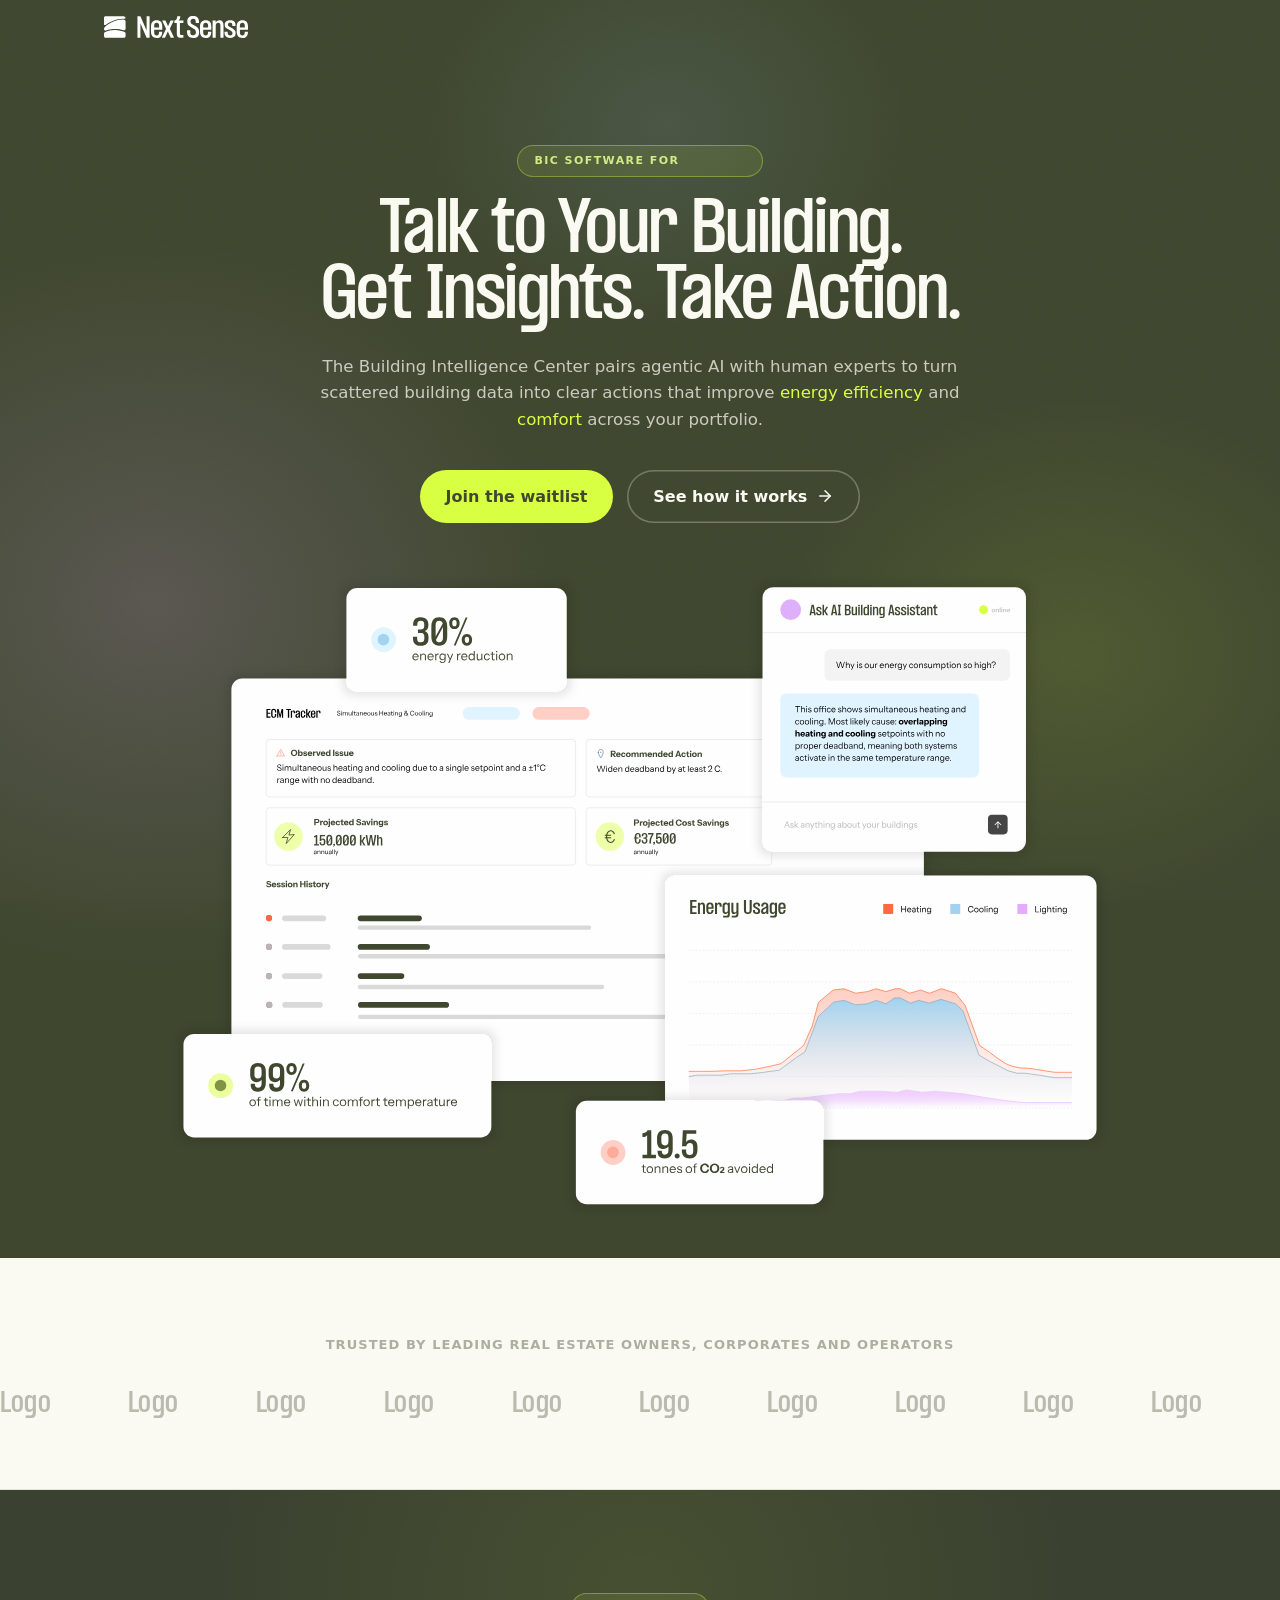
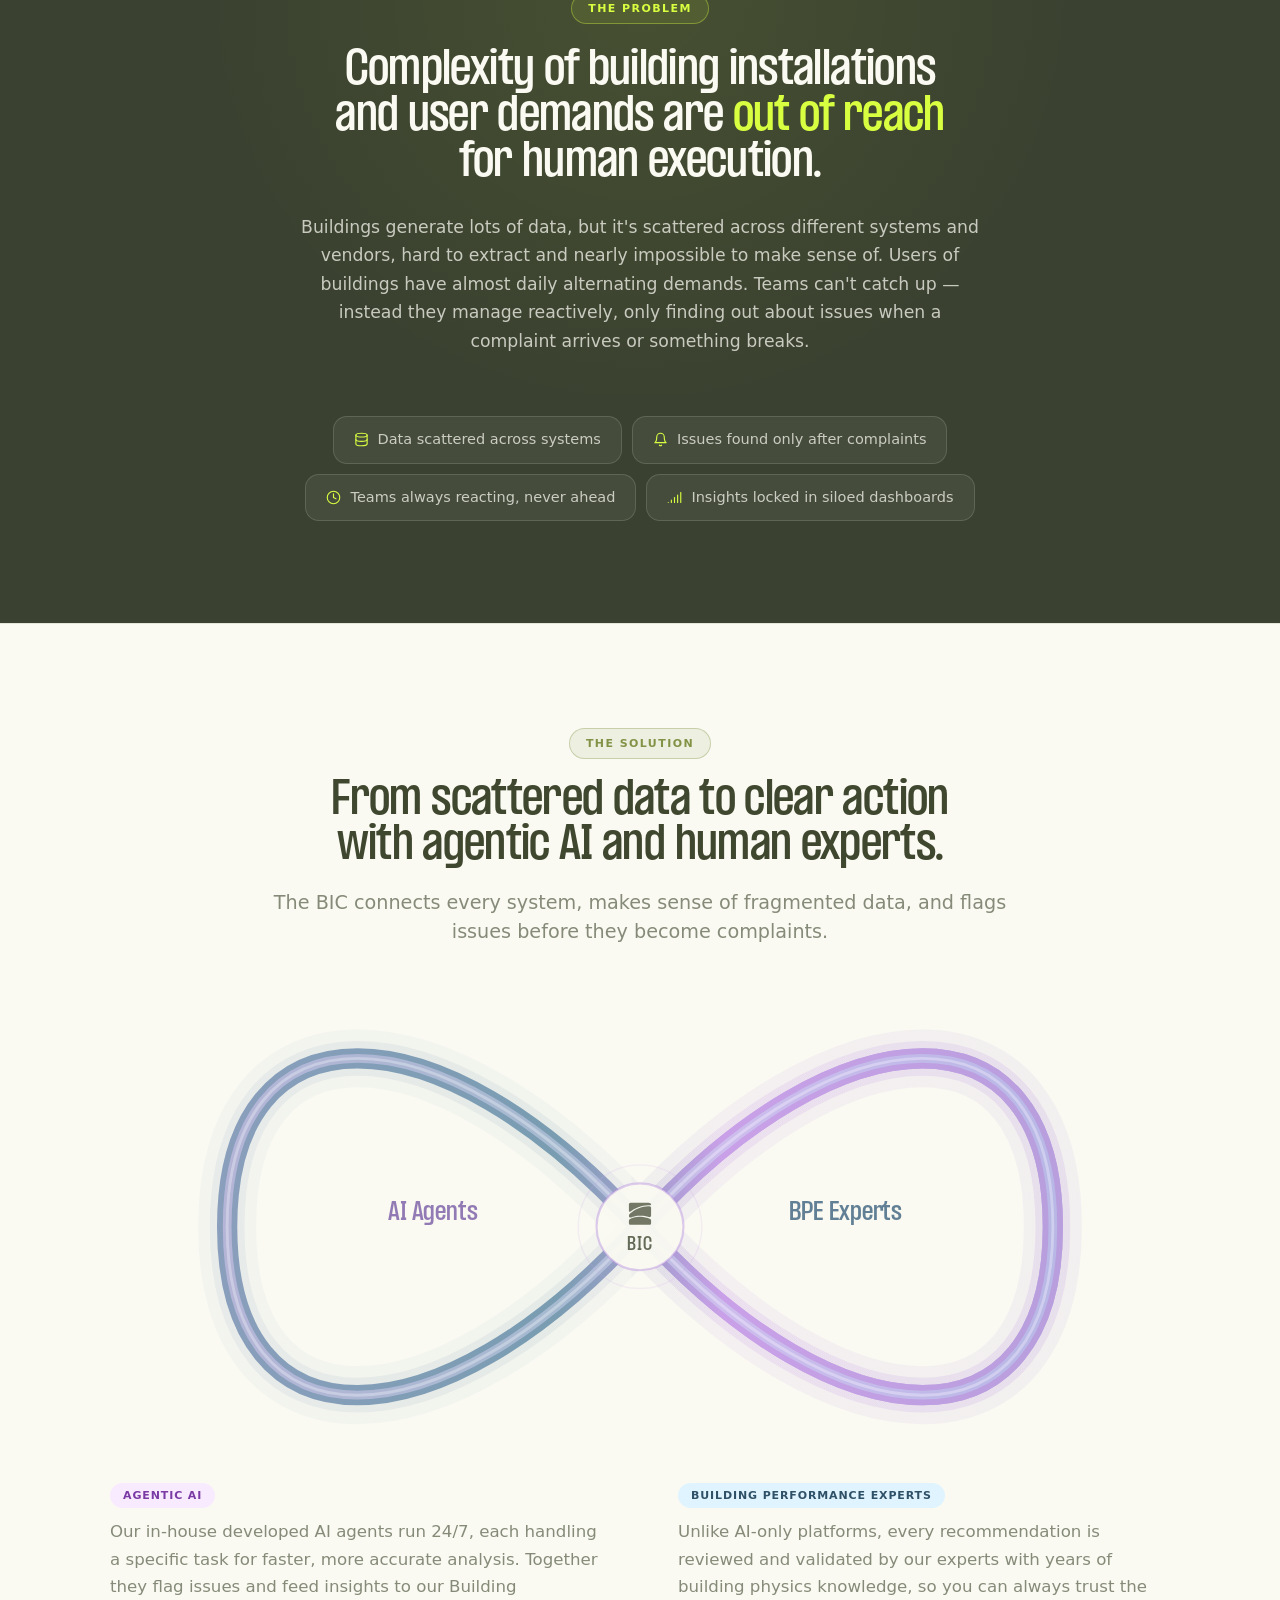
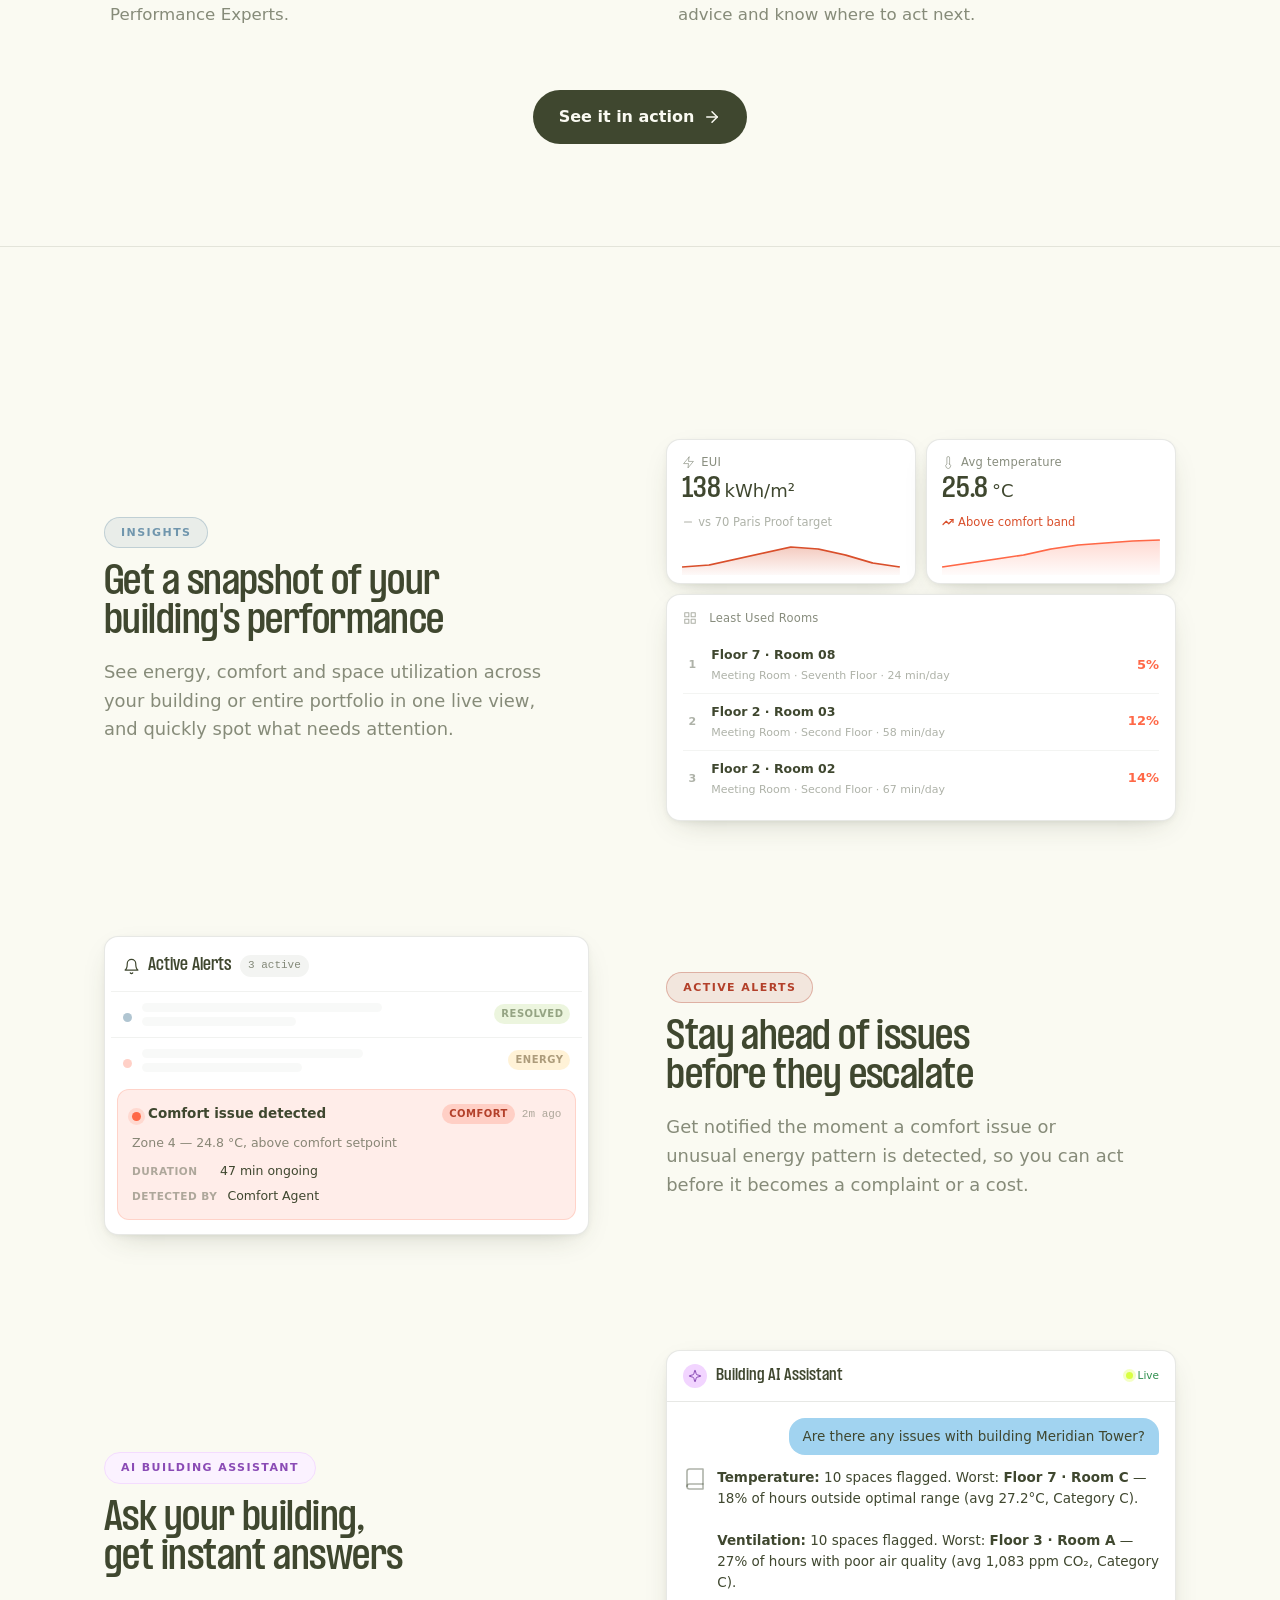
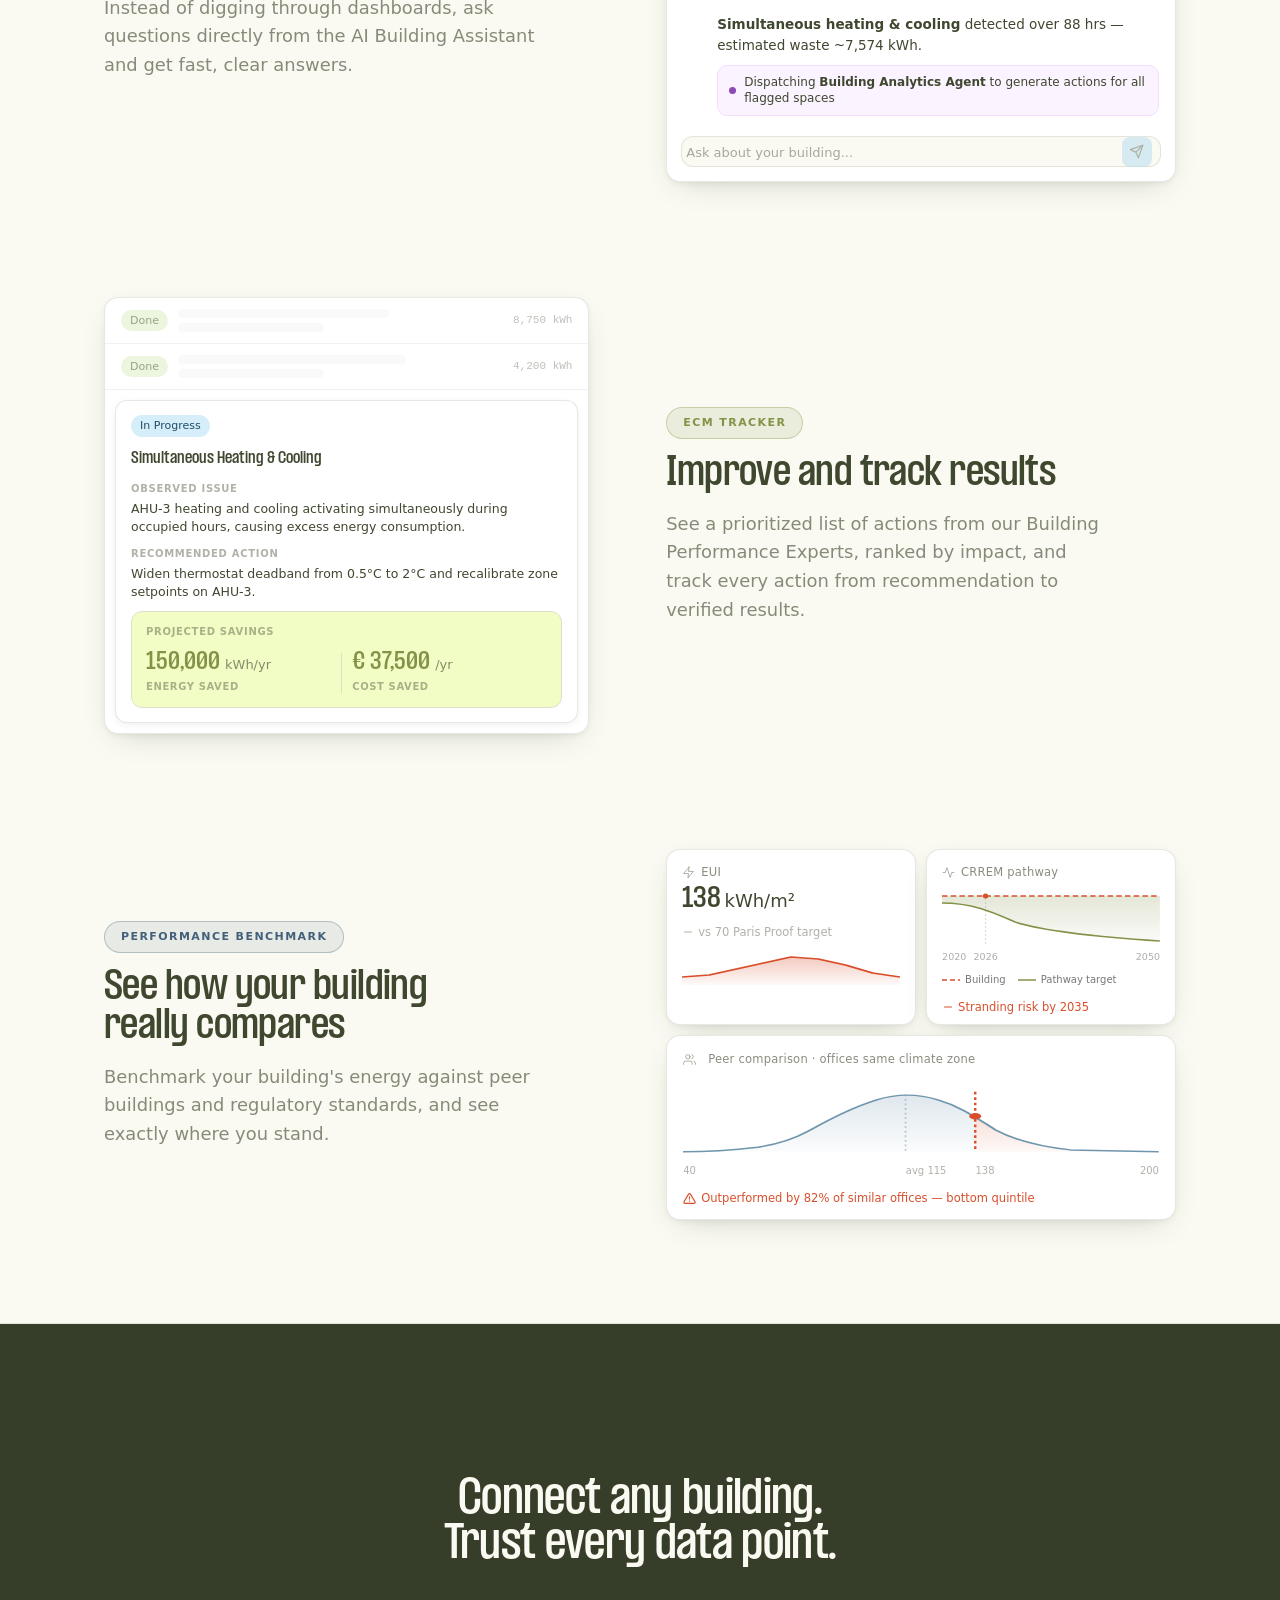
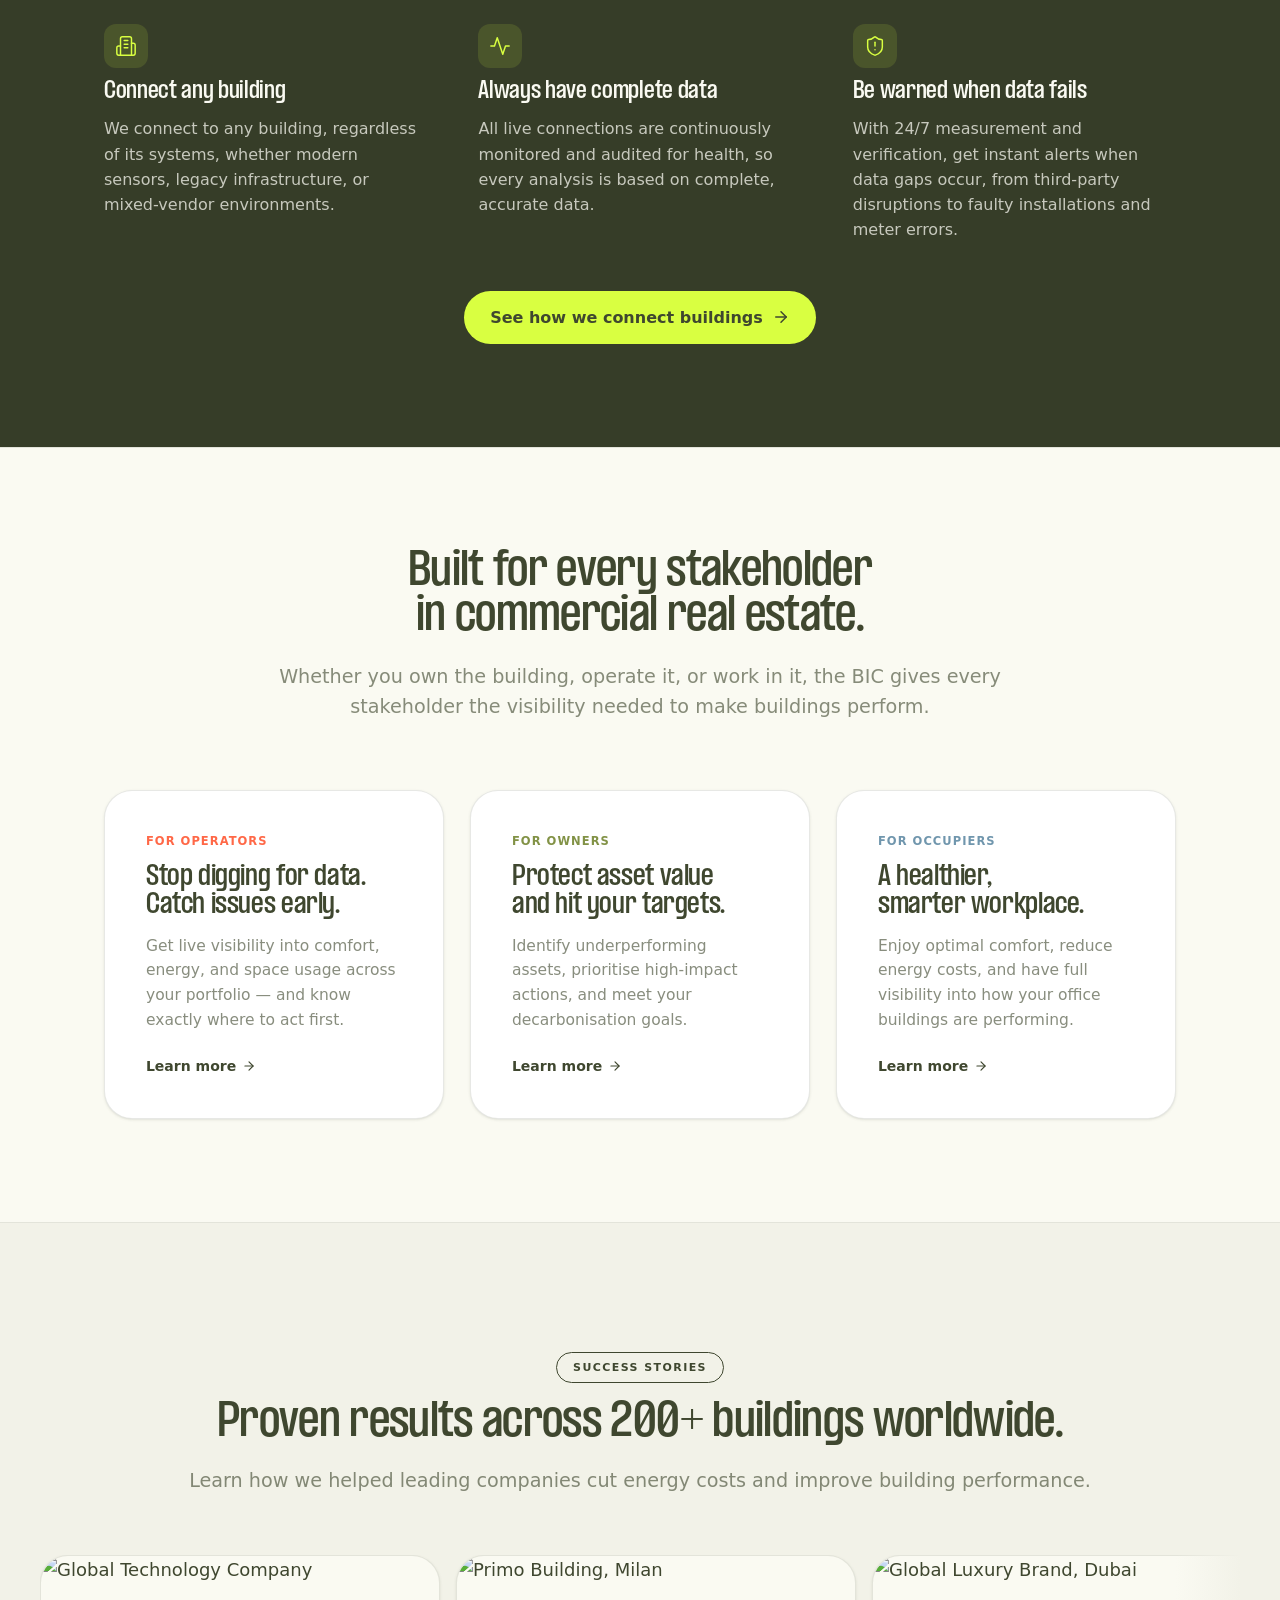
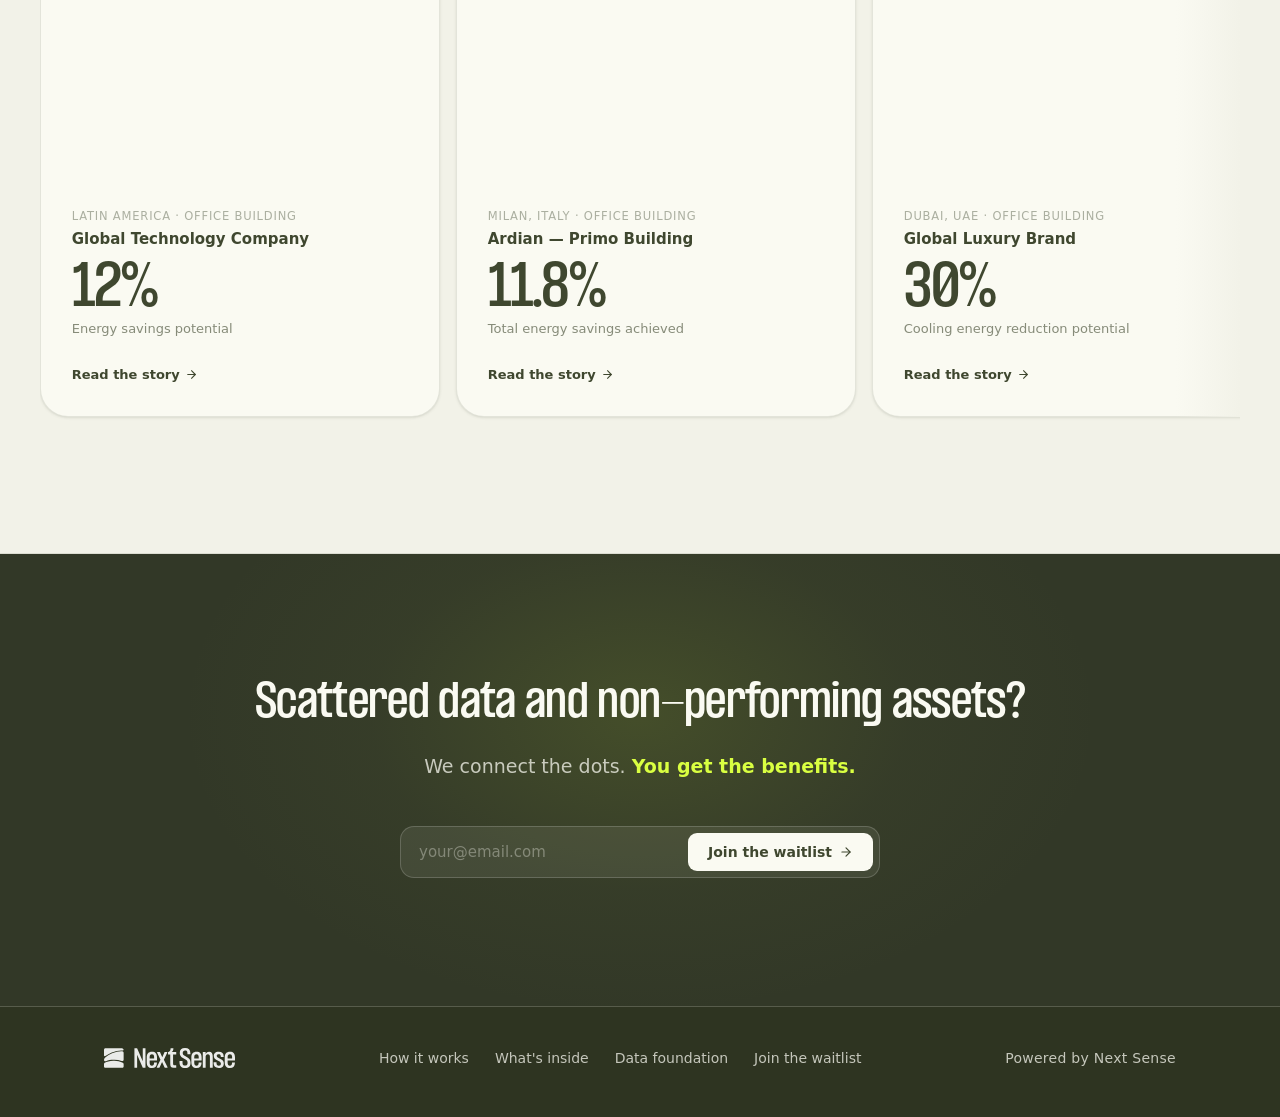
==== commit 29879fb4: "CRREM chart: soil green for pathway target, red for building Co-Authored-By: Claude Sonnet 4.6 <nore" ====
--- a/index.html
+++ b/index.html
@@ -434,14 +434,14 @@
                 <svg viewBox="0 0 200 54" preserveAspectRatio="none" style="width:100%;height:54px;display:block;overflow:visible;">
                   <defs>
                     <linearGradient id="crrem-gap" x1="0" y1="0" x2="0" y2="1">
-                      <stop offset="0%" stop-color="#d94f2b" stop-opacity=".22"/>
-                      <stop offset="100%" stop-color="#d94f2b" stop-opacity=".04"/>
+                      <stop offset="0%" stop-color="#829246" stop-opacity=".22"/>
+                      <stop offset="100%" stop-color="#829246" stop-opacity=".04"/>
                     </linearGradient>
                   </defs>
                   <!-- Excess emissions fill (between building and target) -->
                   <path d="M 0,11 C 30,11 50,22 67,30 C 90,38 130,44 200,49 L 200,4 L 0,4 Z" fill="url(#crrem-gap)"/>
                   <!-- CRREM decarbonisation target (declining curve) -->
-                  <path d="M 0,11 C 30,11 50,22 67,30 C 90,38 130,44 200,49" fill="none" stroke="#7096AD" stroke-width="1.6" stroke-linejoin="round"/>
+                  <path d="M 0,11 C 30,11 50,22 67,30 C 90,38 130,44 200,49" fill="none" stroke="#829246" stroke-width="1.6" stroke-linejoin="round"/>
                   <!-- Building performance (flat, dashed) -->
                   <line x1="0" y1="4" x2="200" y2="4" stroke="#d94f2b" stroke-width="1.6" stroke-dasharray="5 3"/>
                   <!-- "Today" marker at 2026 (x≈40) -->
@@ -463,7 +463,7 @@
                   <svg width="18" height="6" style="flex:none;"><line x1="0" y1="3" x2="18" y2="3" stroke="#d94f2b" stroke-width="1.6" stroke-dasharray="5 3"/></svg>Building
                 </span>
                 <span style="display:flex;align-items:center;gap:5px;">
-                  <svg width="18" height="6" style="flex:none;"><line x1="0" y1="3" x2="18" y2="3" stroke="#7096AD" stroke-width="1.6"/></svg>Pathway target
+                  <svg width="18" height="6" style="flex:none;"><line x1="0" y1="3" x2="18" y2="3" stroke="#829246" stroke-width="1.6"/></svg>Pathway target
                 </span>
               </div>
 
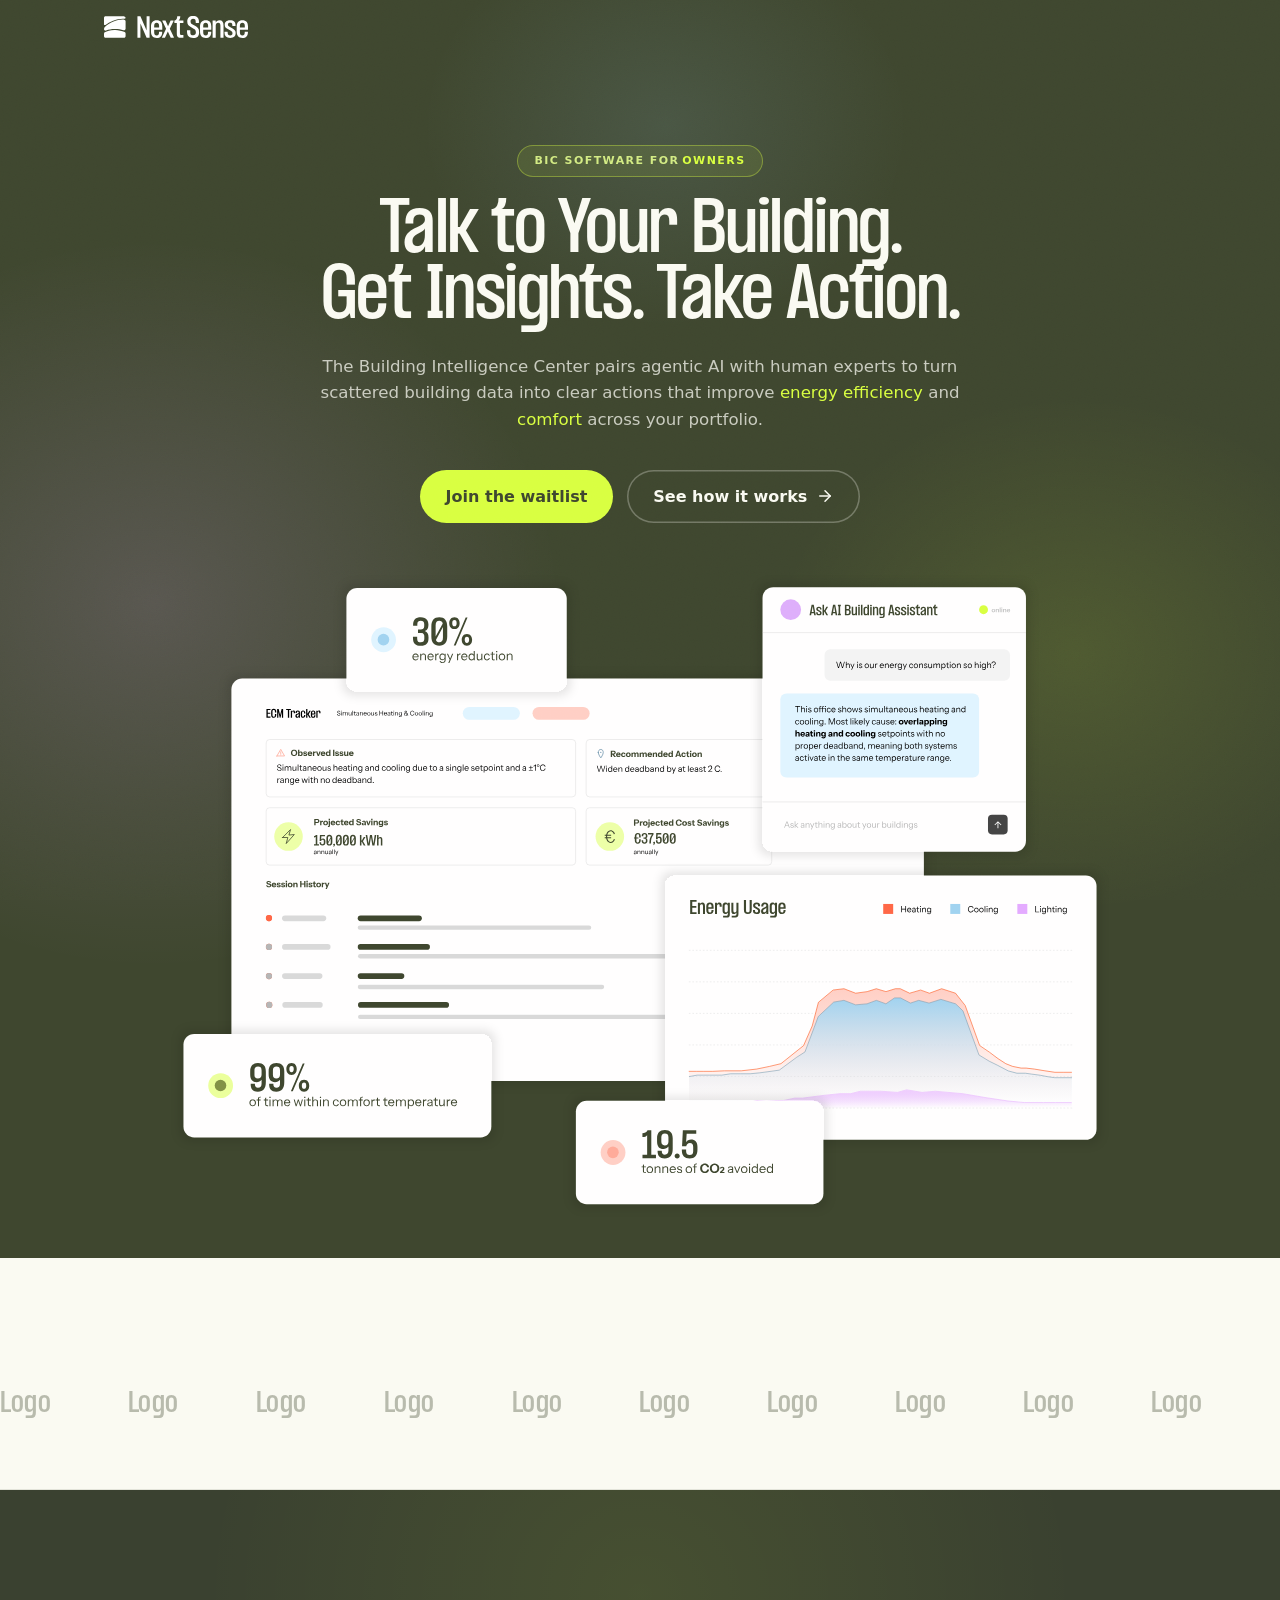
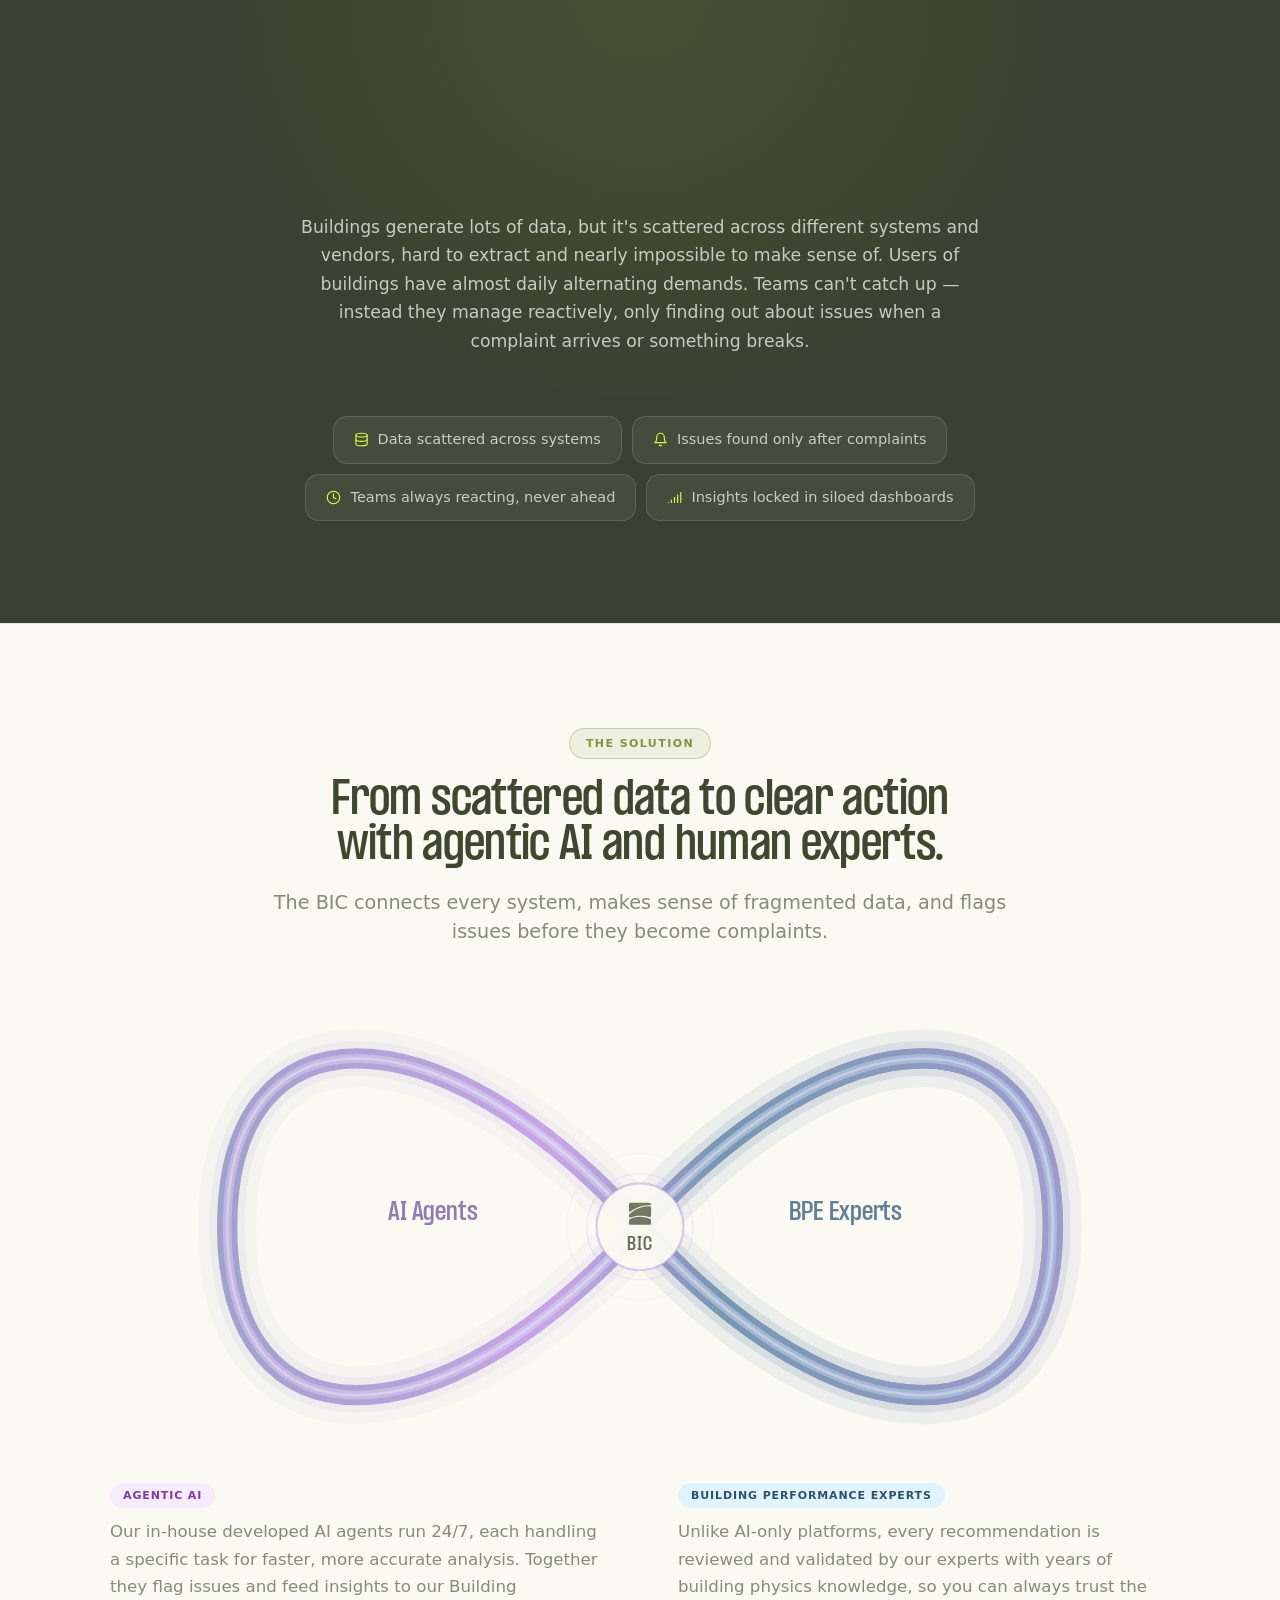
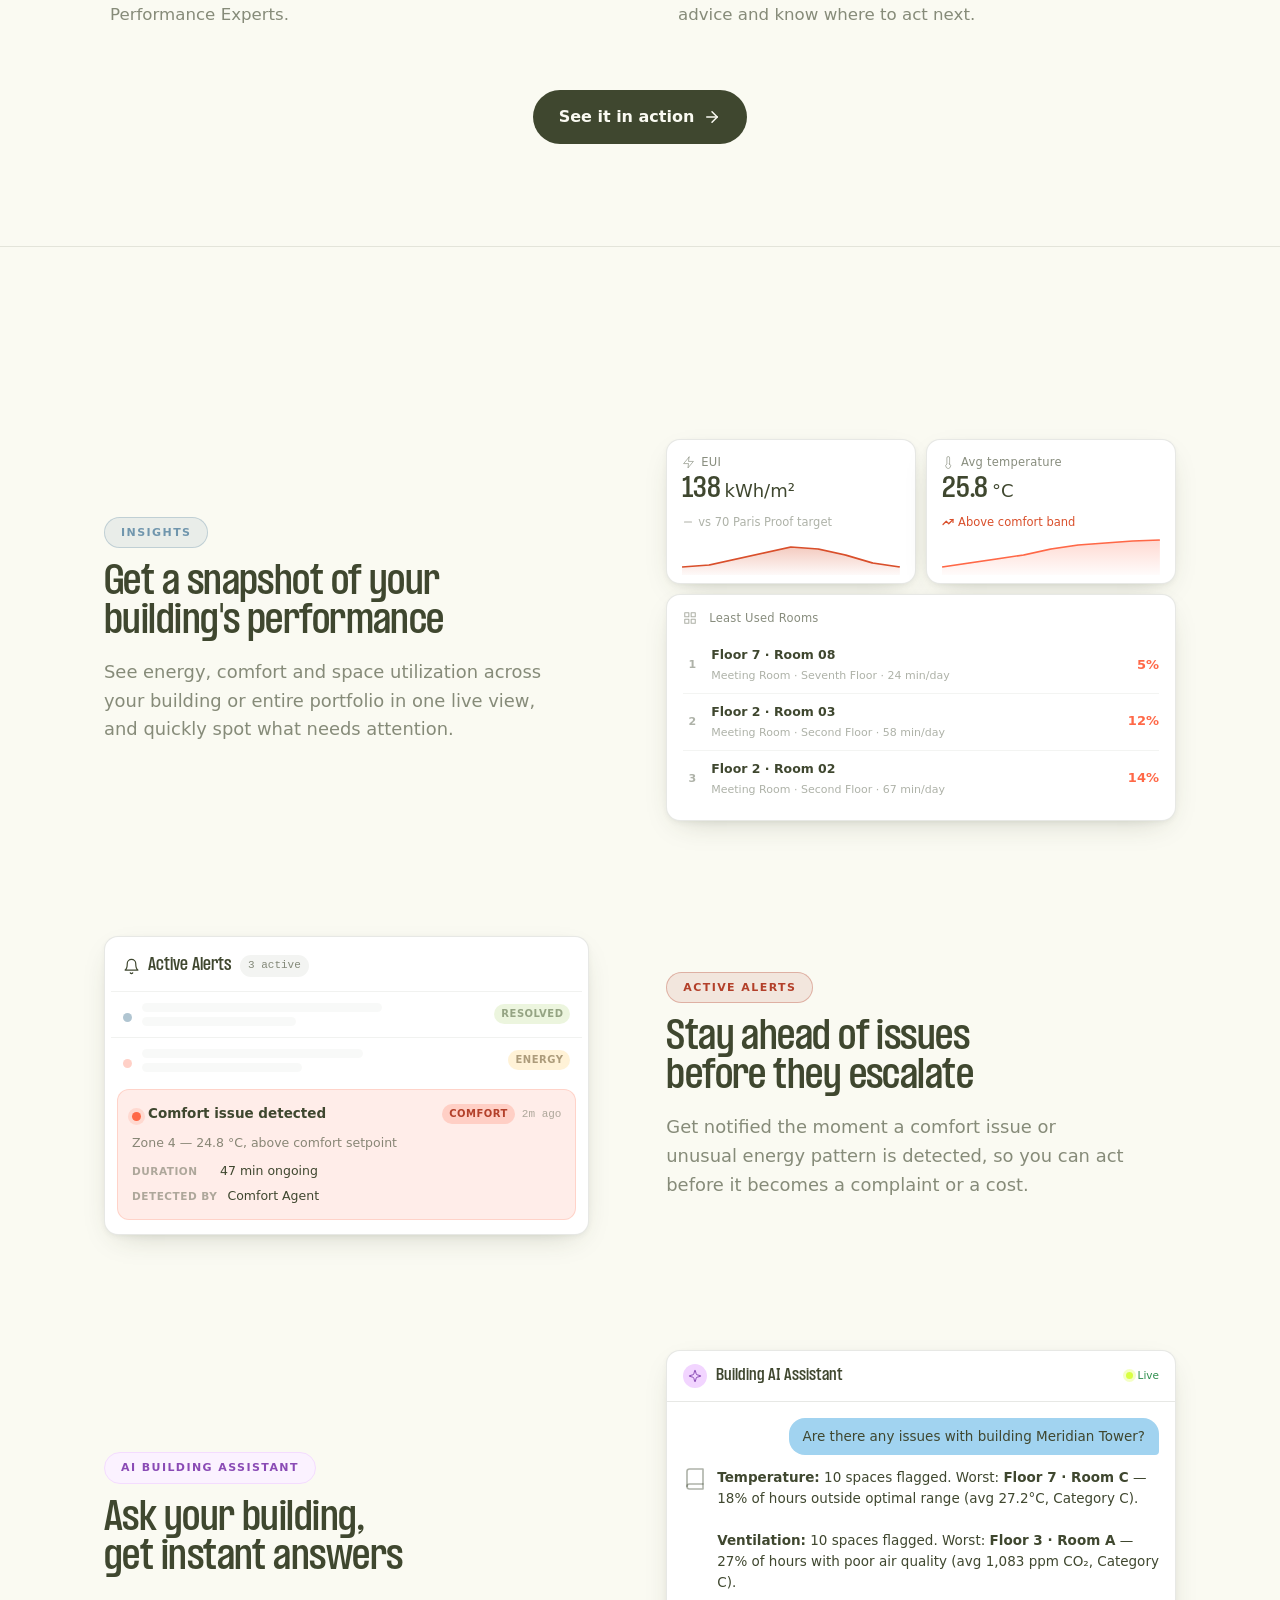
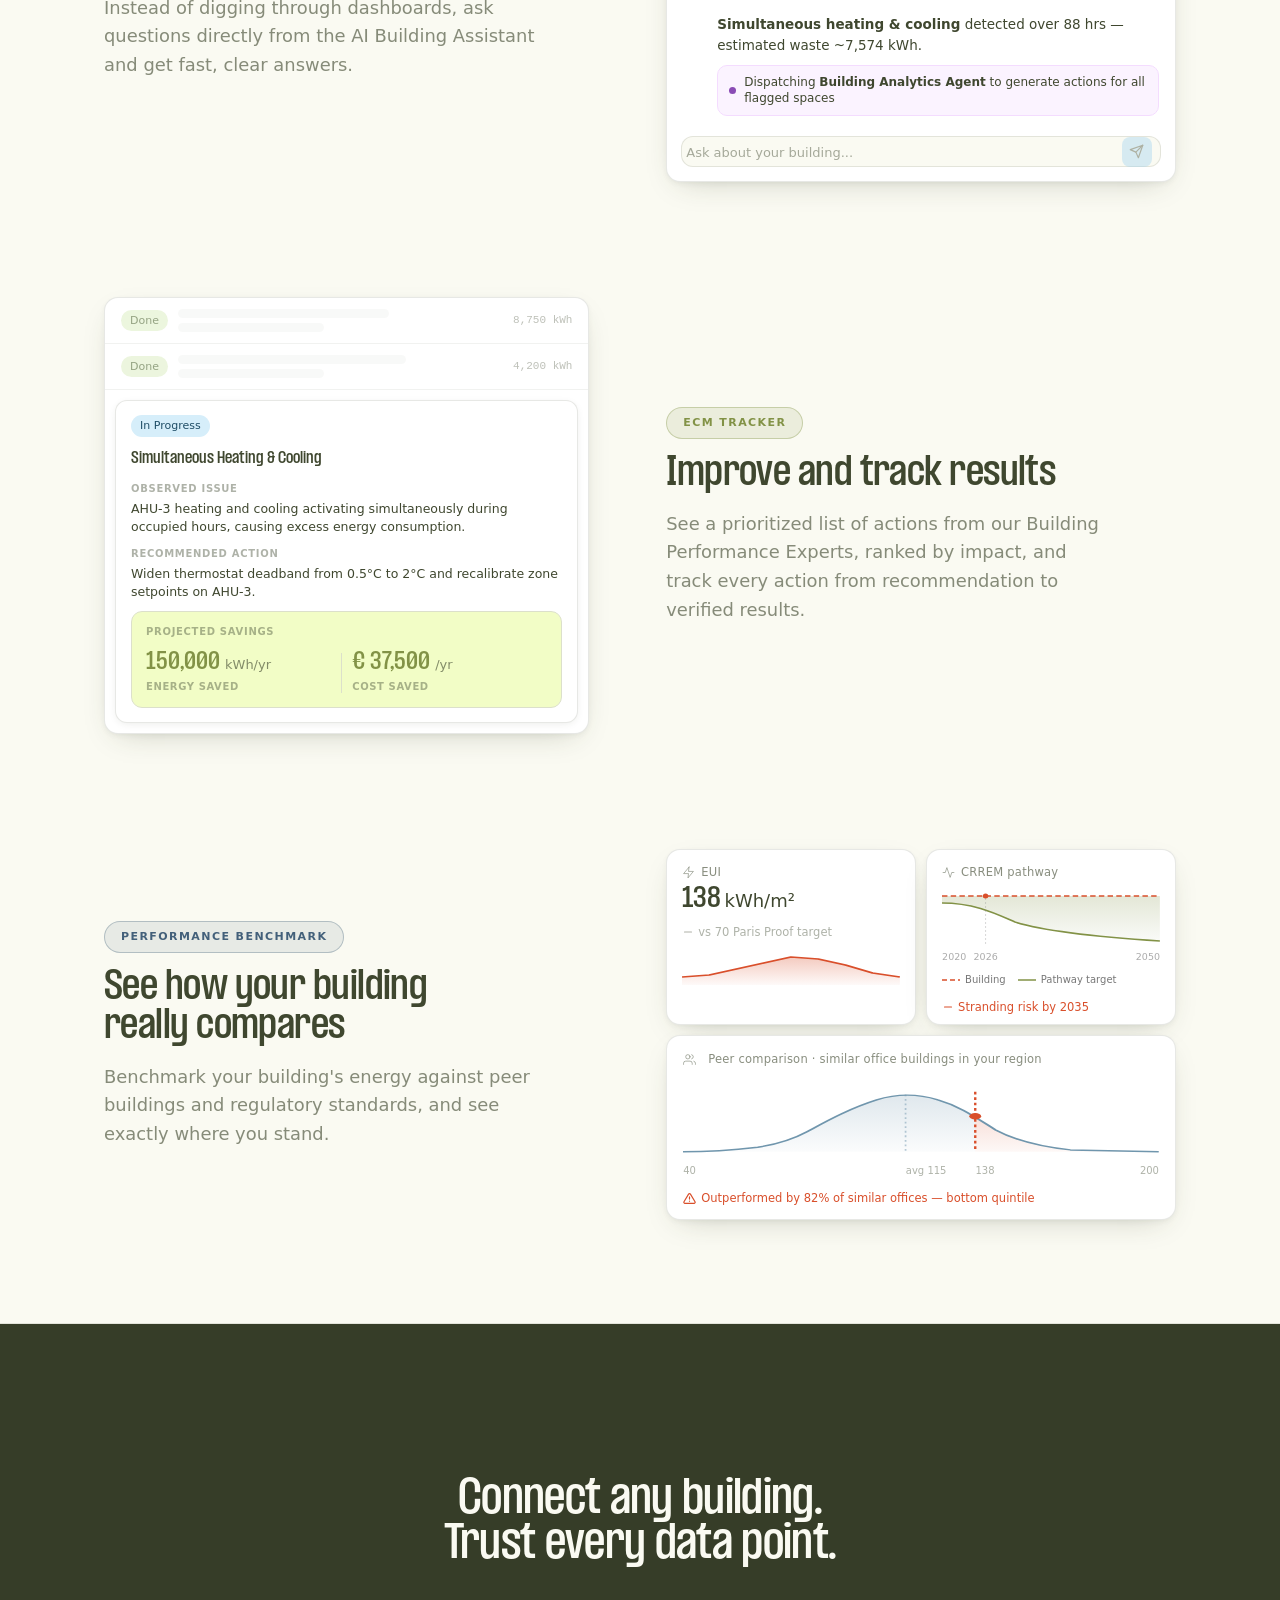
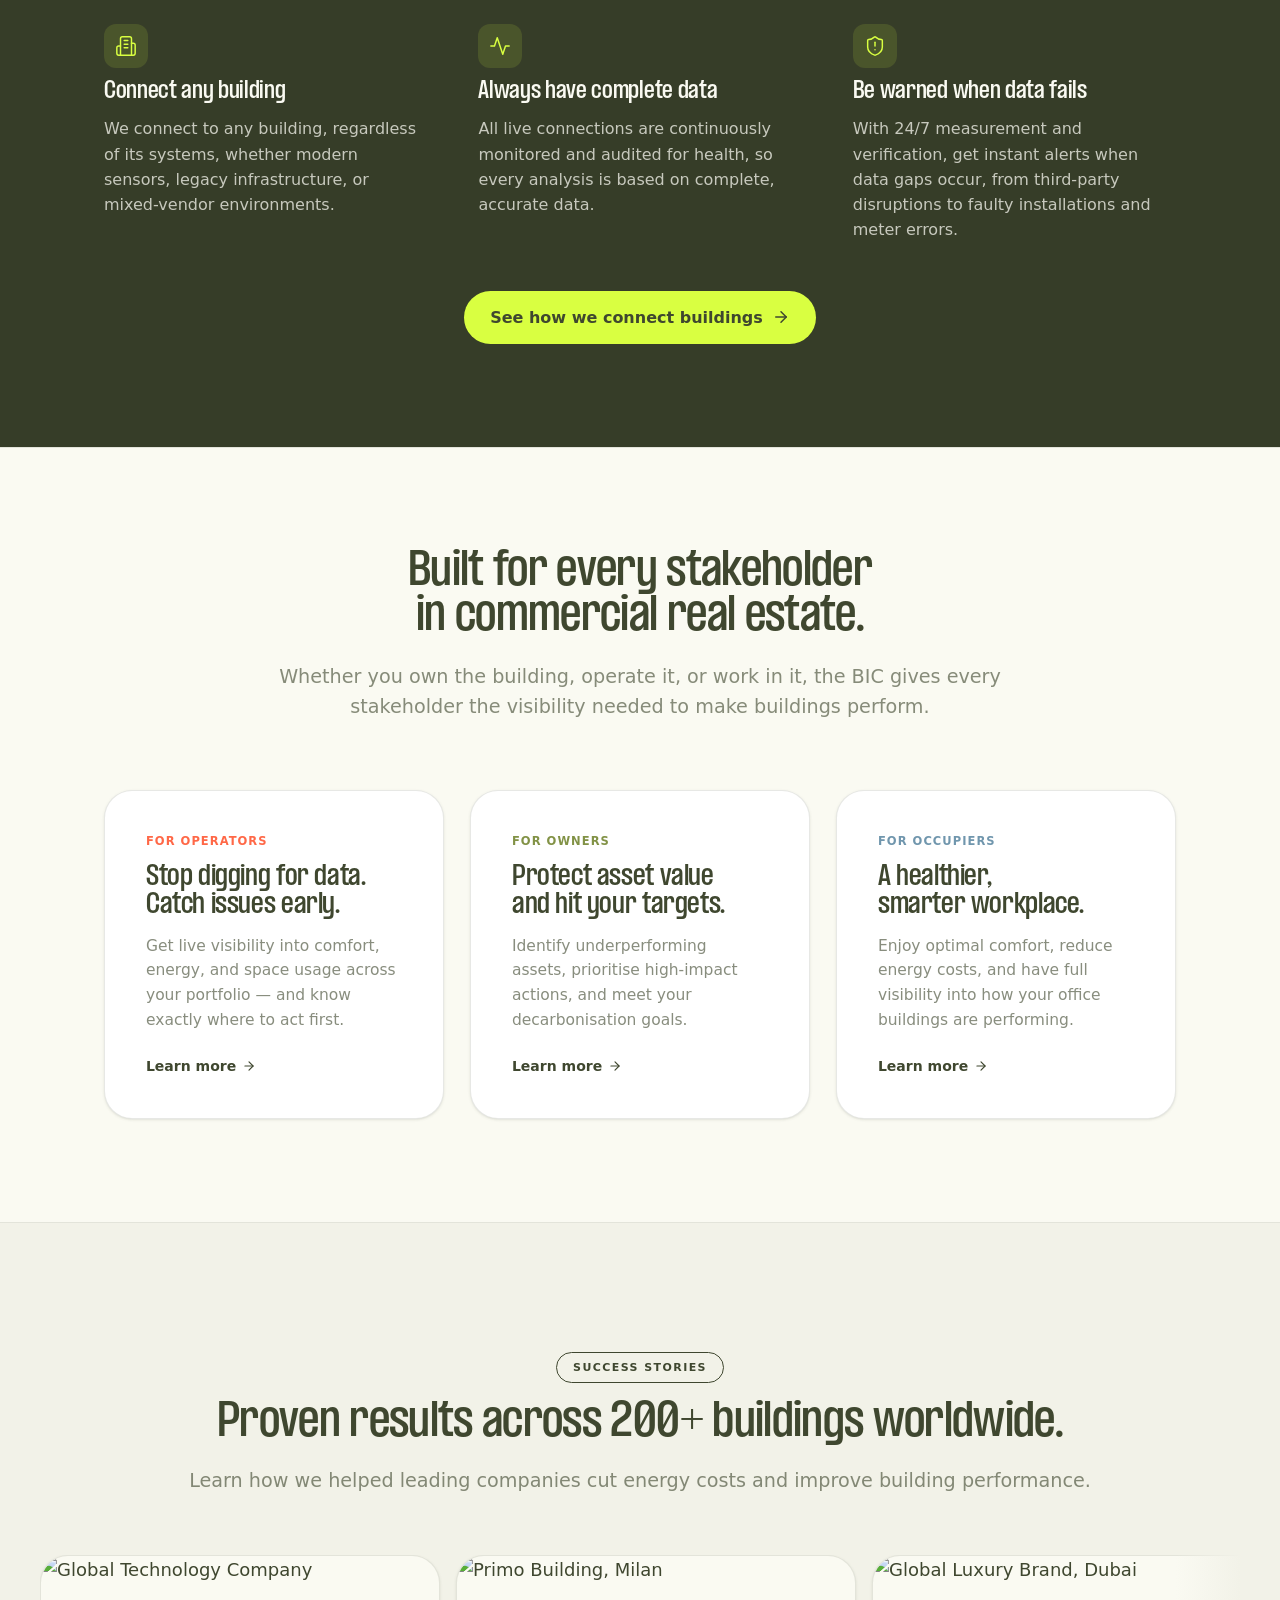
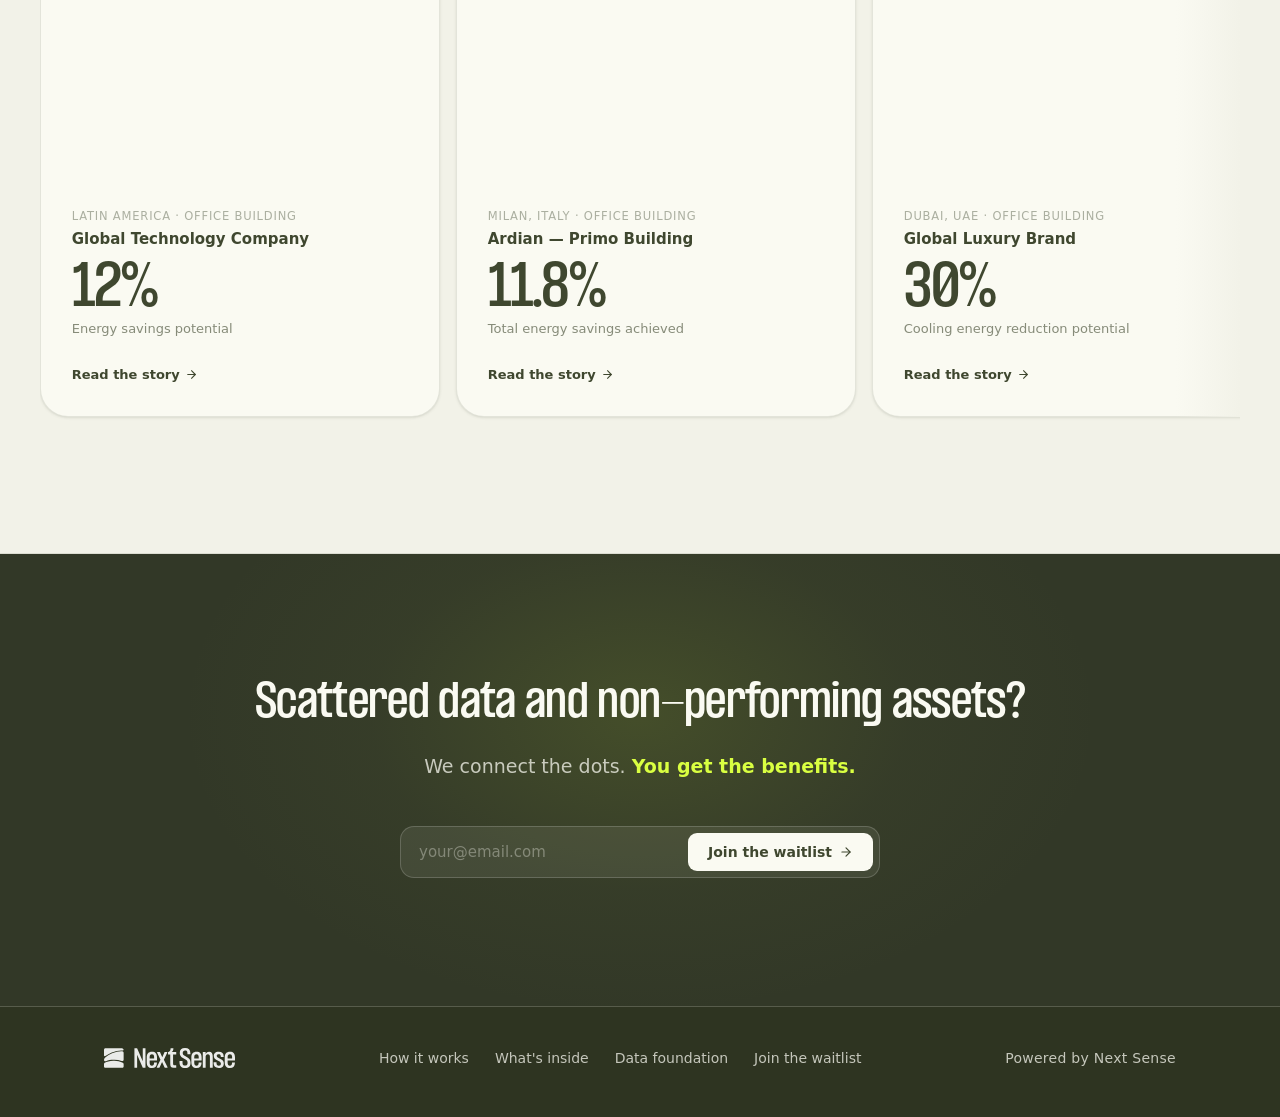
==== commit 7bf5e2c9: "Update peer comparison subtitle copy Co-Authored-By: Claude Sonnet 4.6 <noreply@anthropic.com>" ====
--- a/index.html
+++ b/index.html
@@ -472,7 +472,7 @@
 
             <!-- Peer comparison — full width -->
             <div class="wc" style="grid-column:span 2;padding:14px 16px 12px;">
-              <span class="wc-title" style="display:flex;margin-bottom:10px;"><svg viewBox="0 0 24 24" fill="none" stroke="currentColor" stroke-width="1.8" stroke-linecap="round" stroke-linejoin="round" style="width:13px;height:13px;margin-right:6px;flex:none;"><path d="M17 21v-2a4 4 0 0 0-4-4H5a4 4 0 0 0-4 4v2"/><circle cx="9" cy="7" r="4"/><path d="M23 21v-2a4 4 0 0 0-3-3.87"/><path d="M16 3.13a4 4 0 0 1 0 7.75"/></svg>Peer comparison · offices same climate zone</span>
+              <span class="wc-title" style="display:flex;margin-bottom:10px;"><svg viewBox="0 0 24 24" fill="none" stroke="currentColor" stroke-width="1.8" stroke-linecap="round" stroke-linejoin="round" style="width:13px;height:13px;margin-right:6px;flex:none;"><path d="M17 21v-2a4 4 0 0 0-4-4H5a4 4 0 0 0-4 4v2"/><circle cx="9" cy="7" r="4"/><path d="M23 21v-2a4 4 0 0 0-3-3.87"/><path d="M16 3.13a4 4 0 0 1 0 7.75"/></svg>Peer comparison · similar office buildings in your region</span>
               <div class="bell-wrap" style="margin-top:0;">
                 <svg class="bell-svg" viewBox="0 0 280 88" preserveAspectRatio="none">
                   <defs>
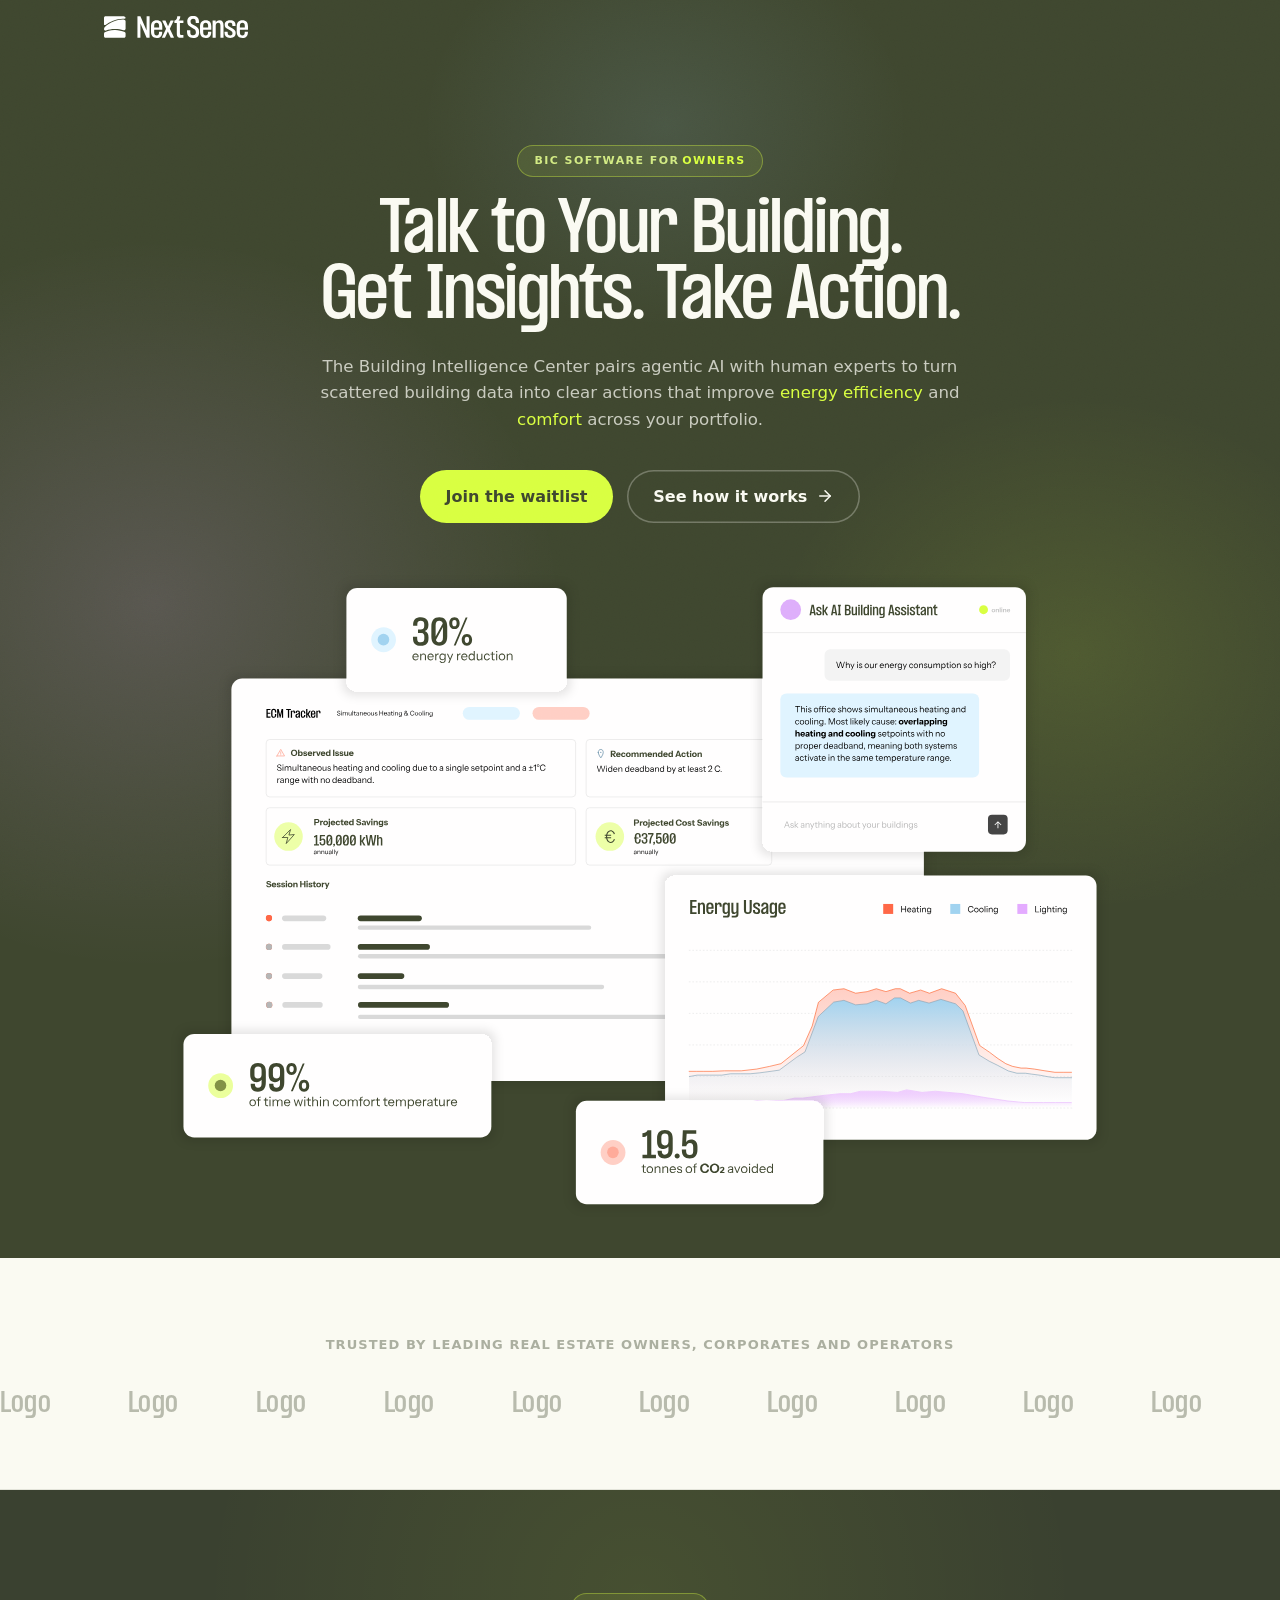
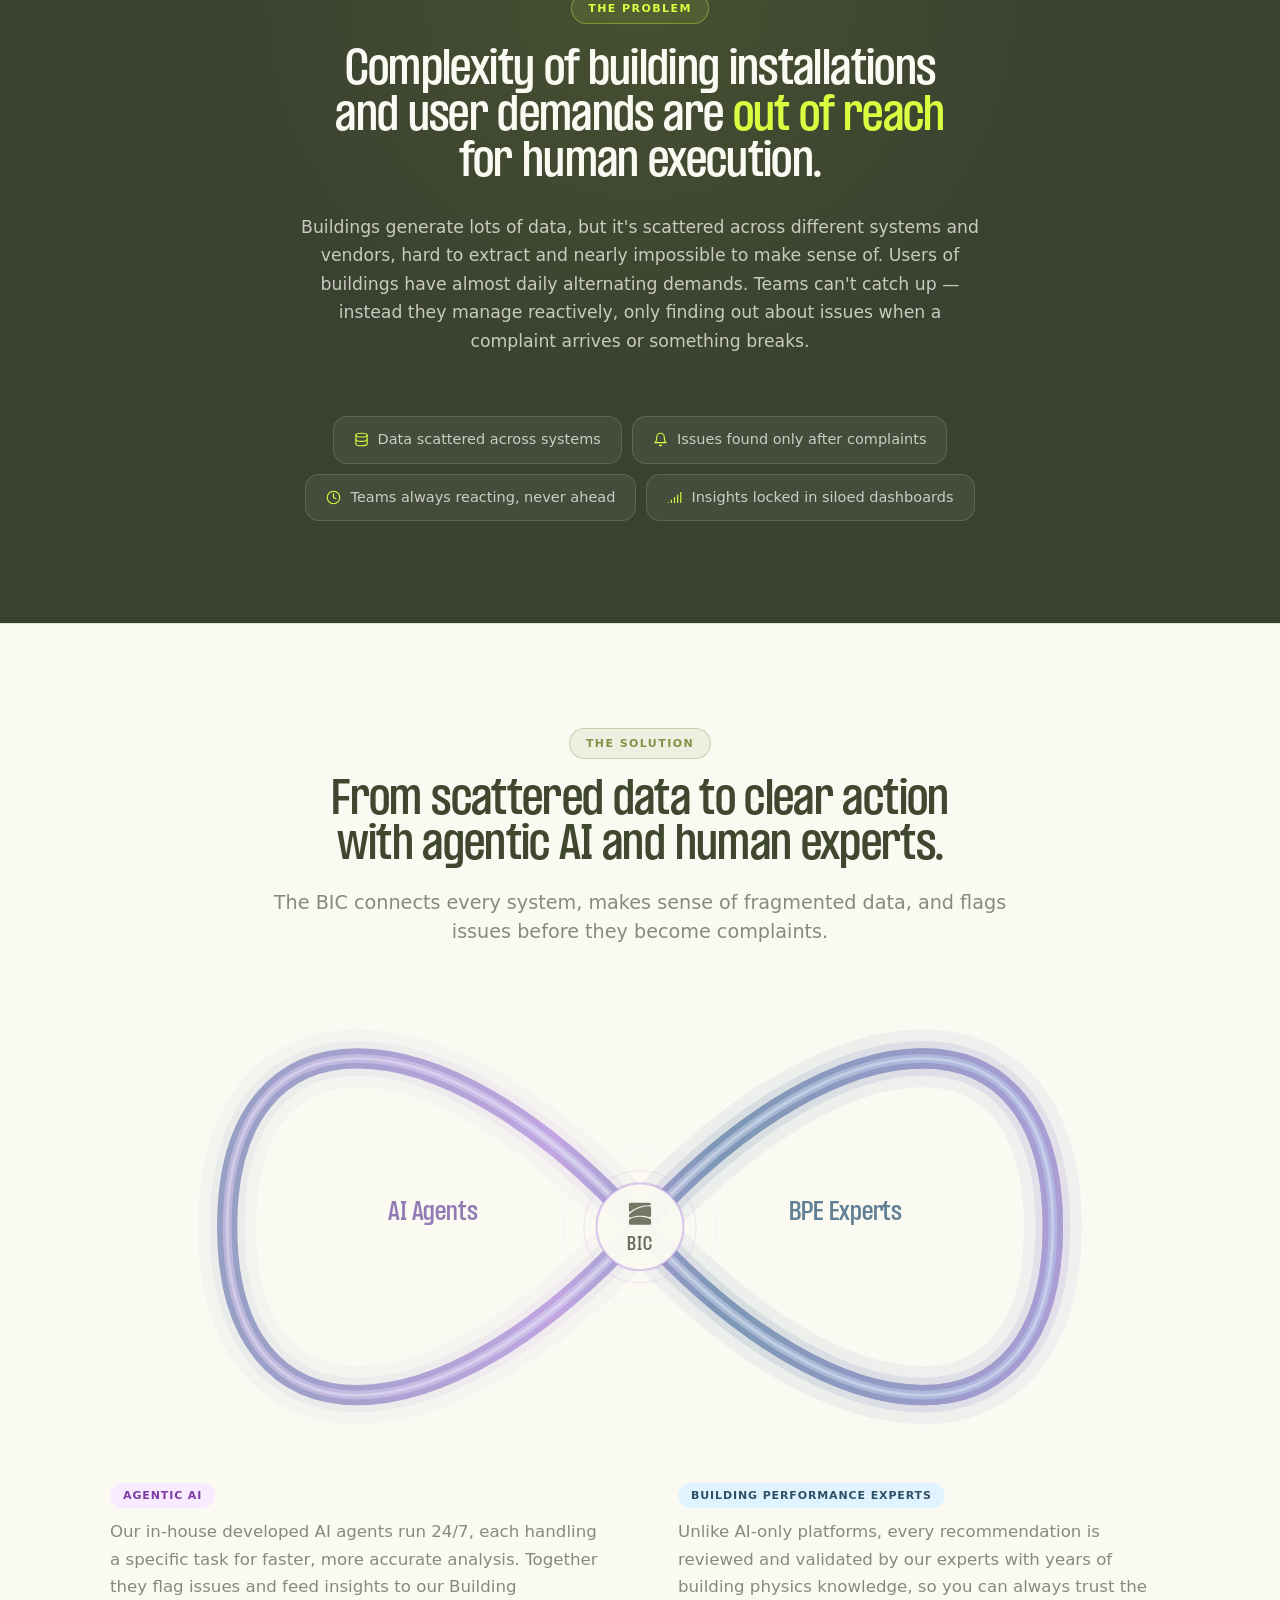
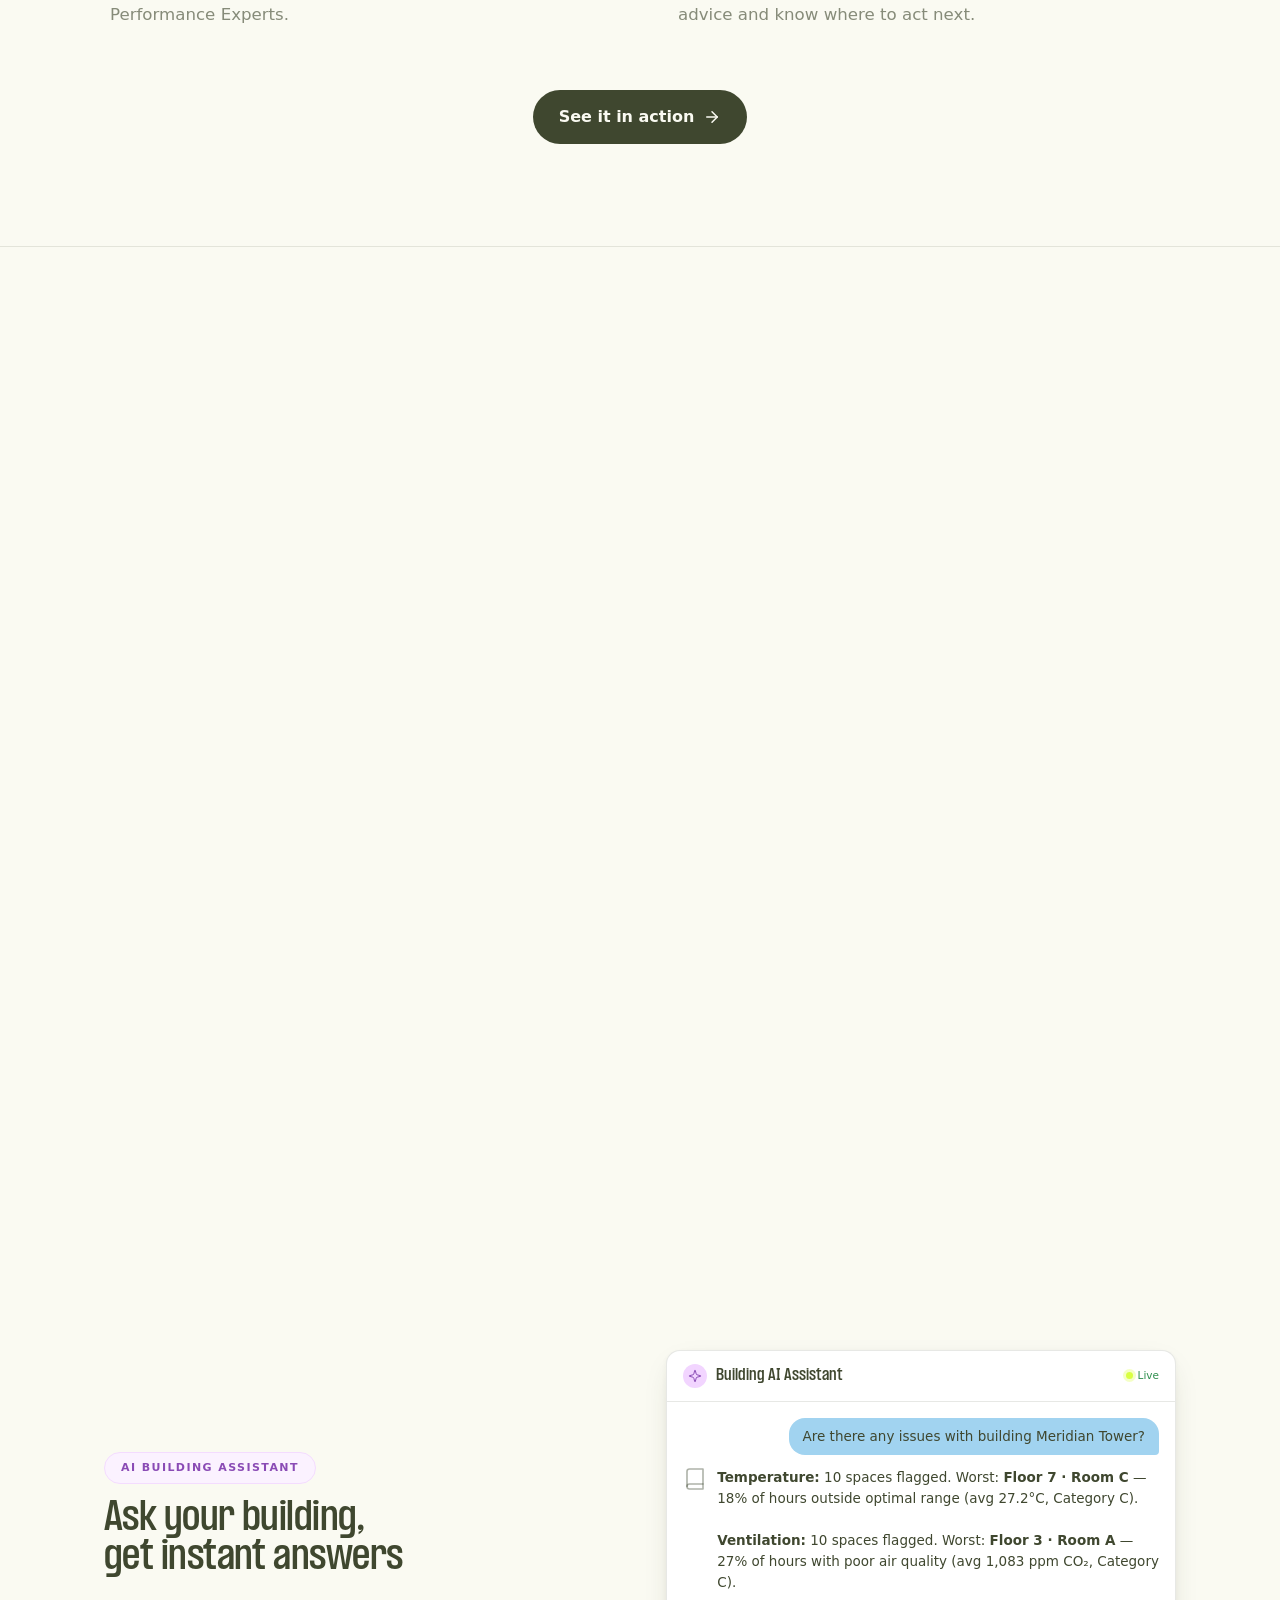
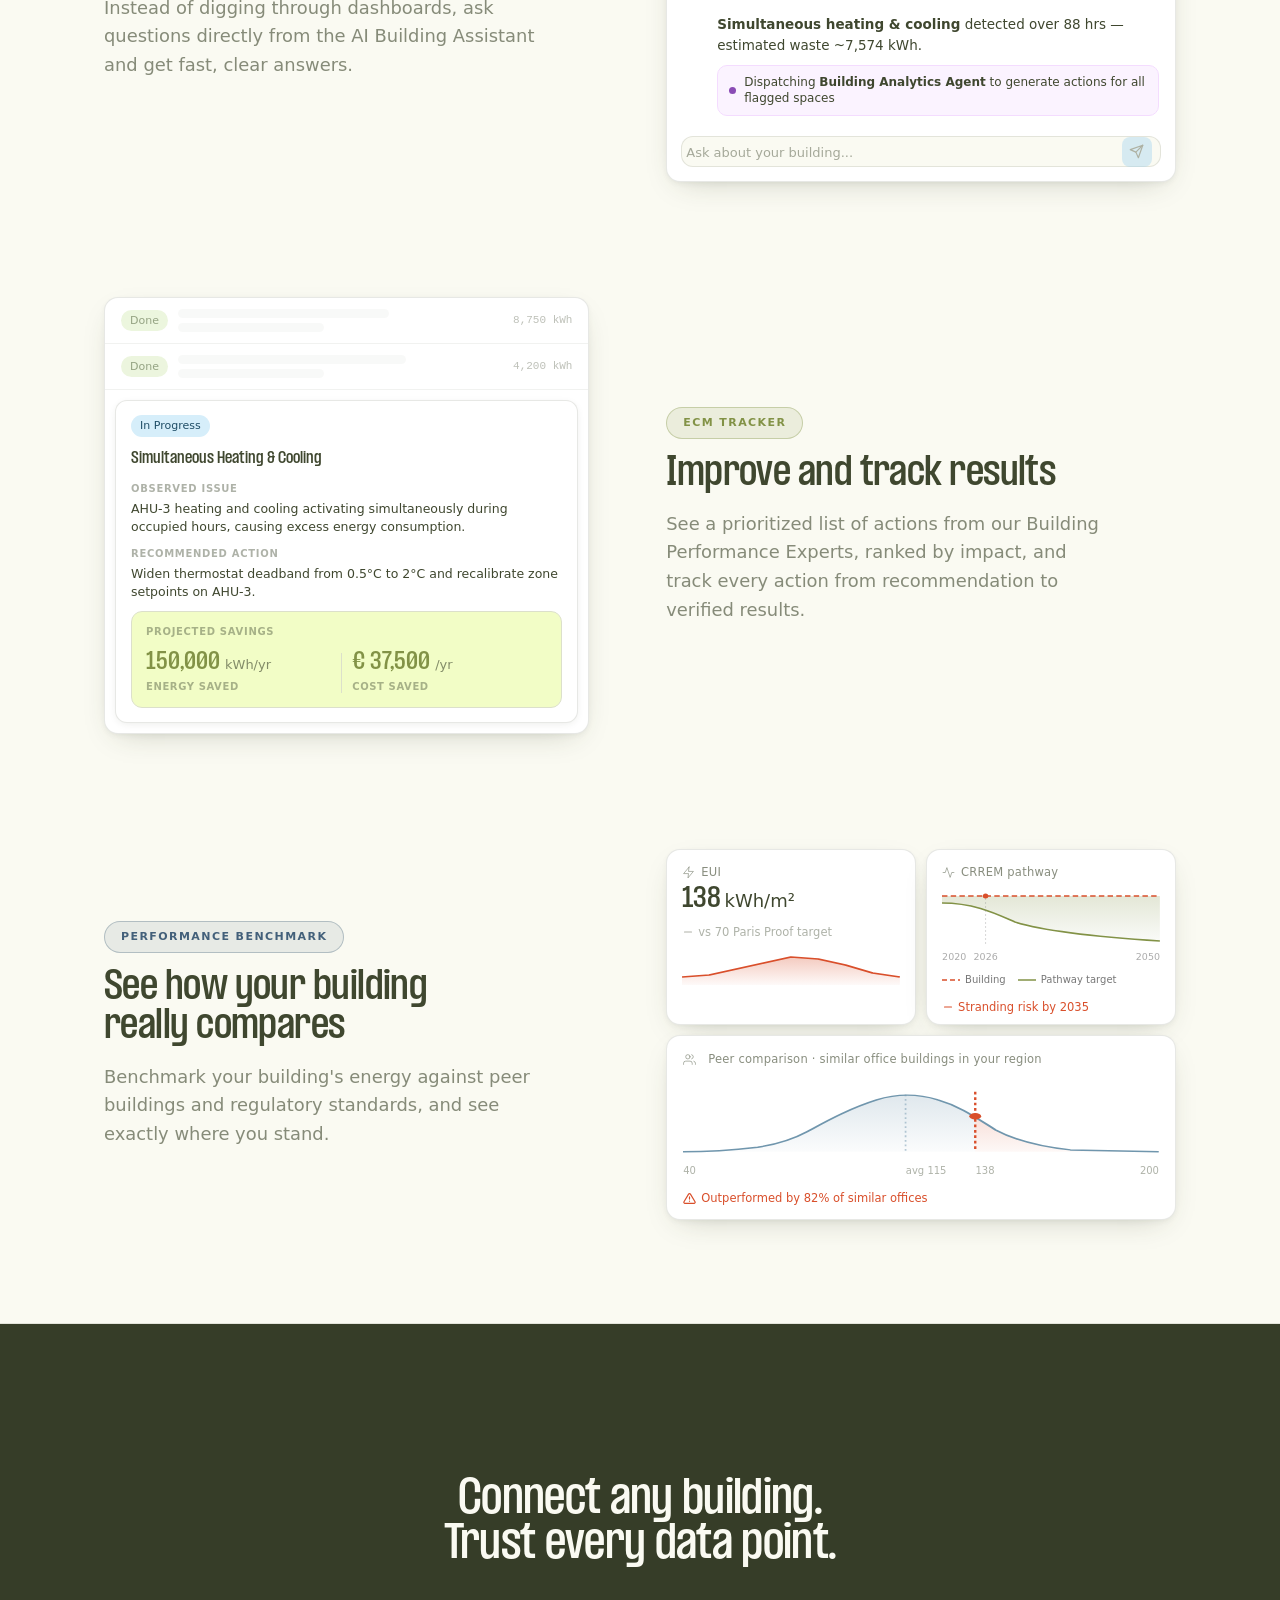
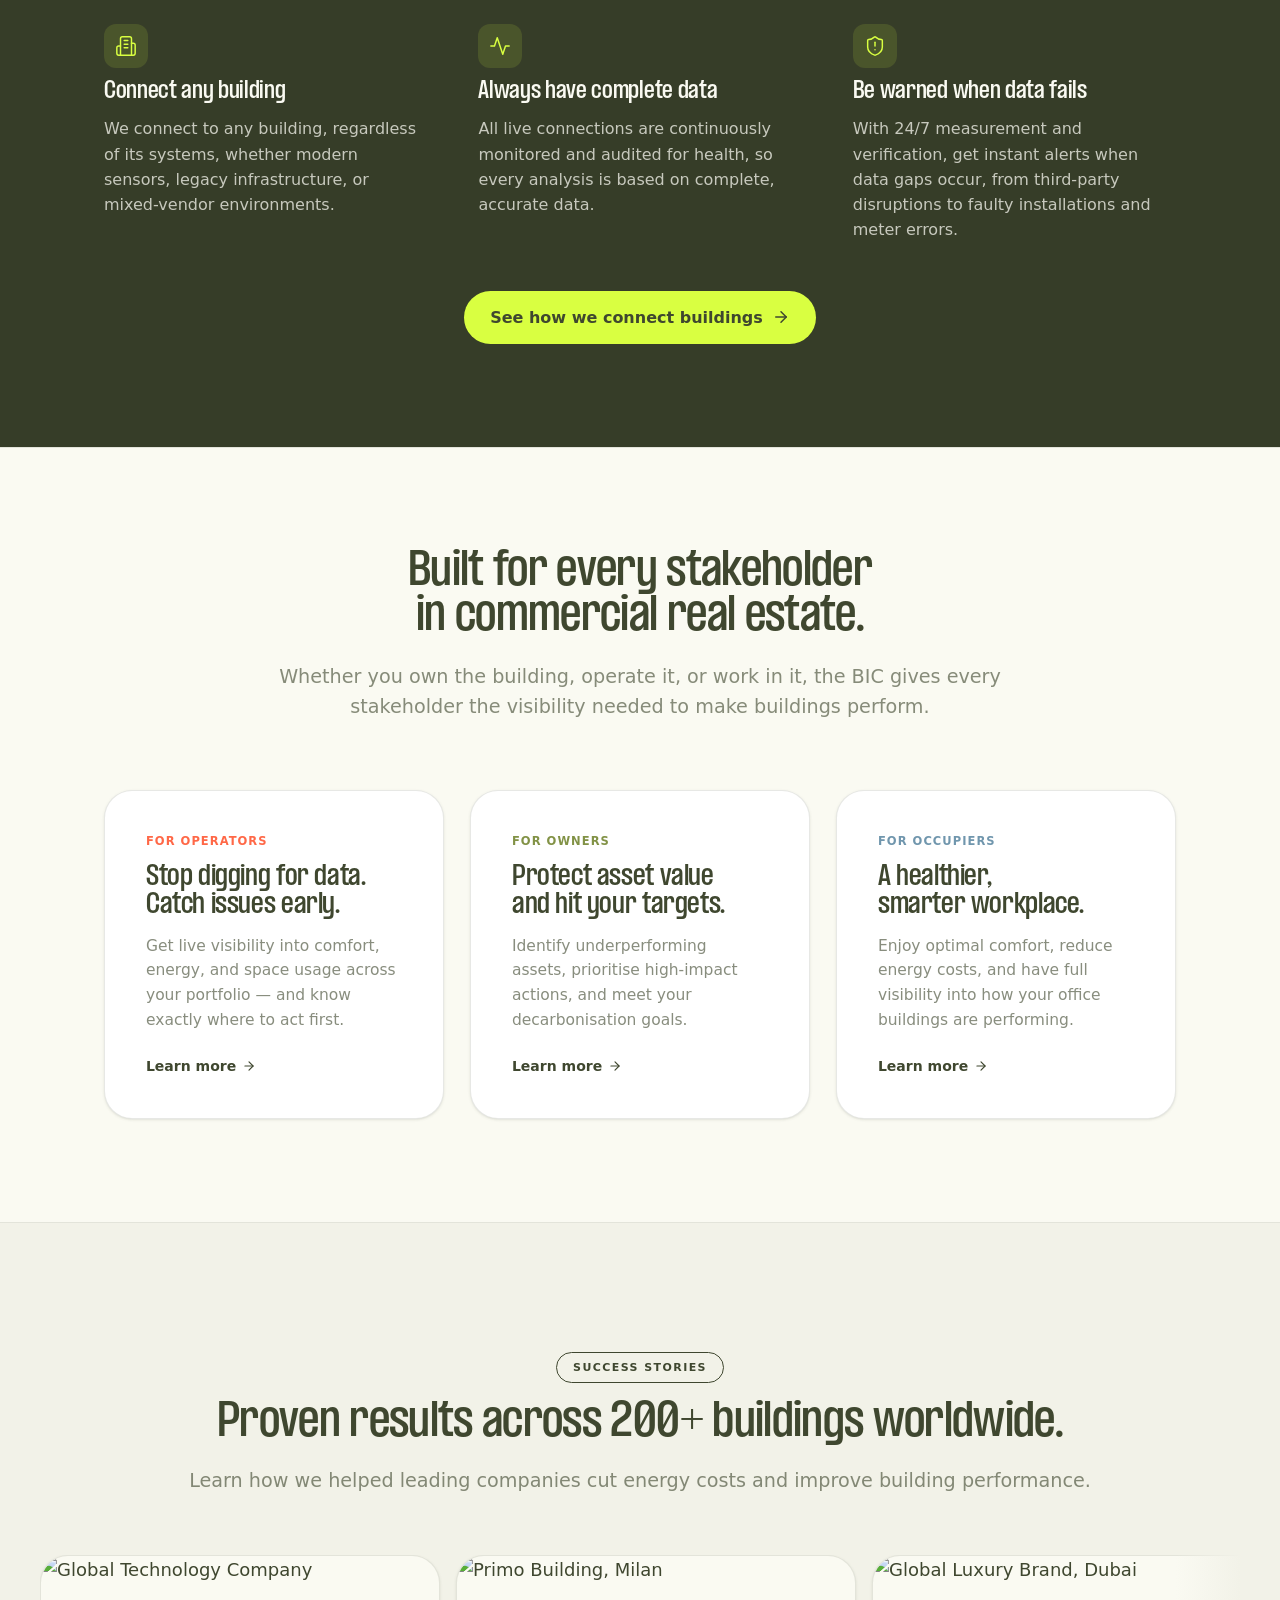
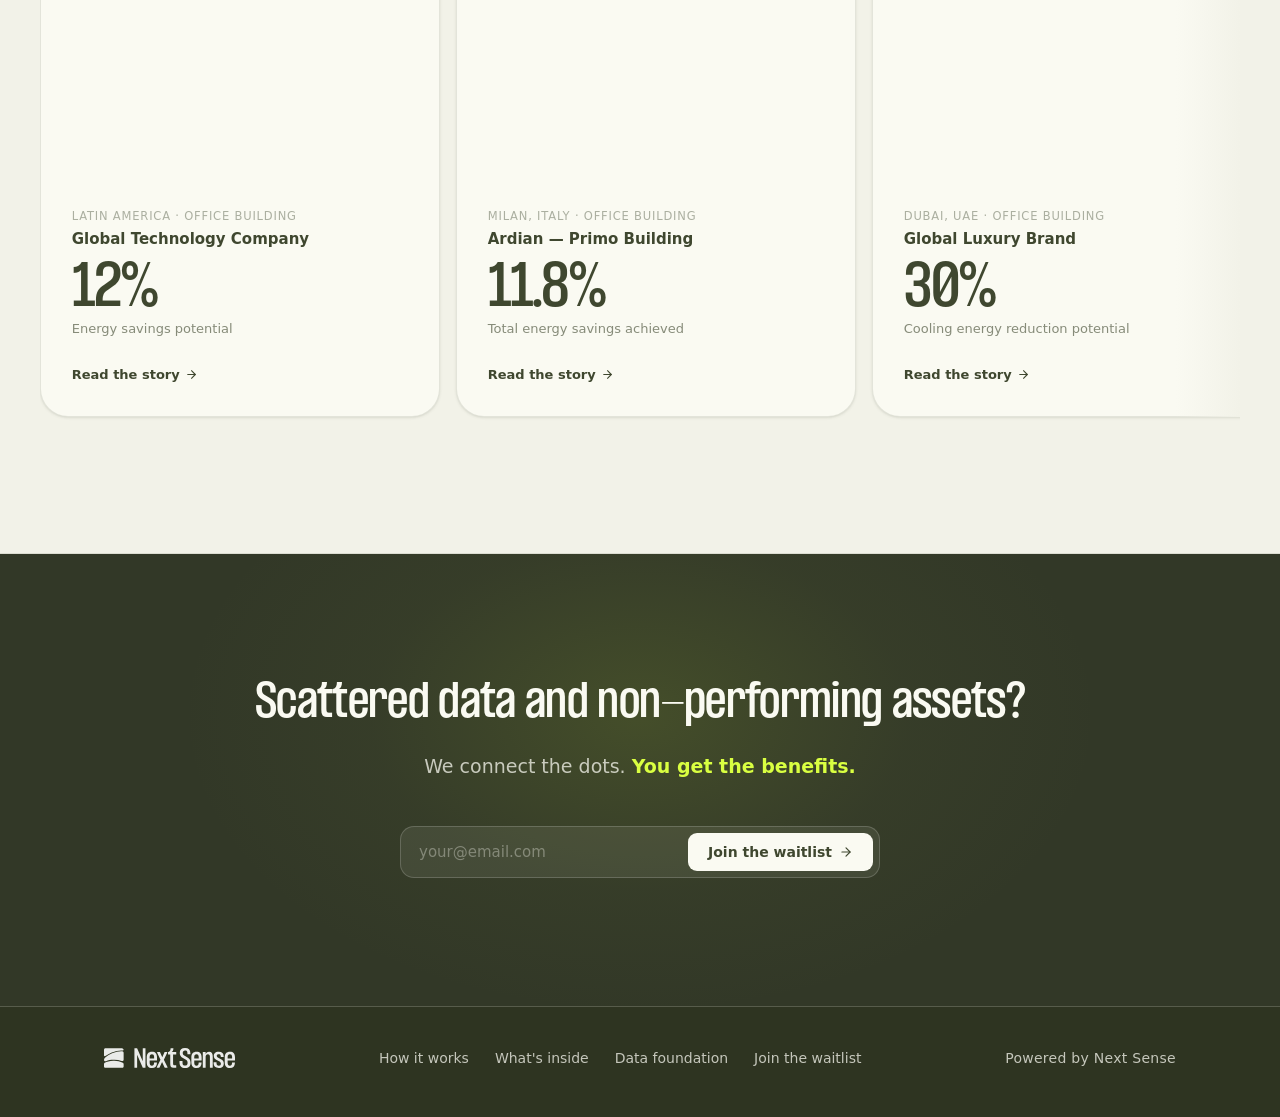
==== commit b15554bf: "Remove 'bottom quintile' from peer comparison label Co-Authored-By: Claude Sonnet 4.6 <noreply@anthr" ====
--- a/index.html
+++ b/index.html
@@ -503,7 +503,7 @@
               </div>
               <div style="font-size:11.5px;color:#d94f2b;margin-top:10px;font-weight:500;display:flex;align-items:center;gap:5px;">
                 <svg viewBox="0 0 24 24" width="13" height="13" fill="none" stroke="currentColor" stroke-width="2.2" stroke-linecap="round" stroke-linejoin="round"><path d="M10.29 3.86L1.82 18a2 2 0 001.71 3h16.94a2 2 0 001.71-3L13.71 3.86a2 2 0 00-3.42 0z"/><line x1="12" y1="9" x2="12" y2="13"/><line x1="12" y1="17" x2="12.01" y2="17"/></svg>
-                Outperformed by 82% of similar offices — bottom quintile
+                Outperformed by 82% of similar offices
               </div>
             </div>
 
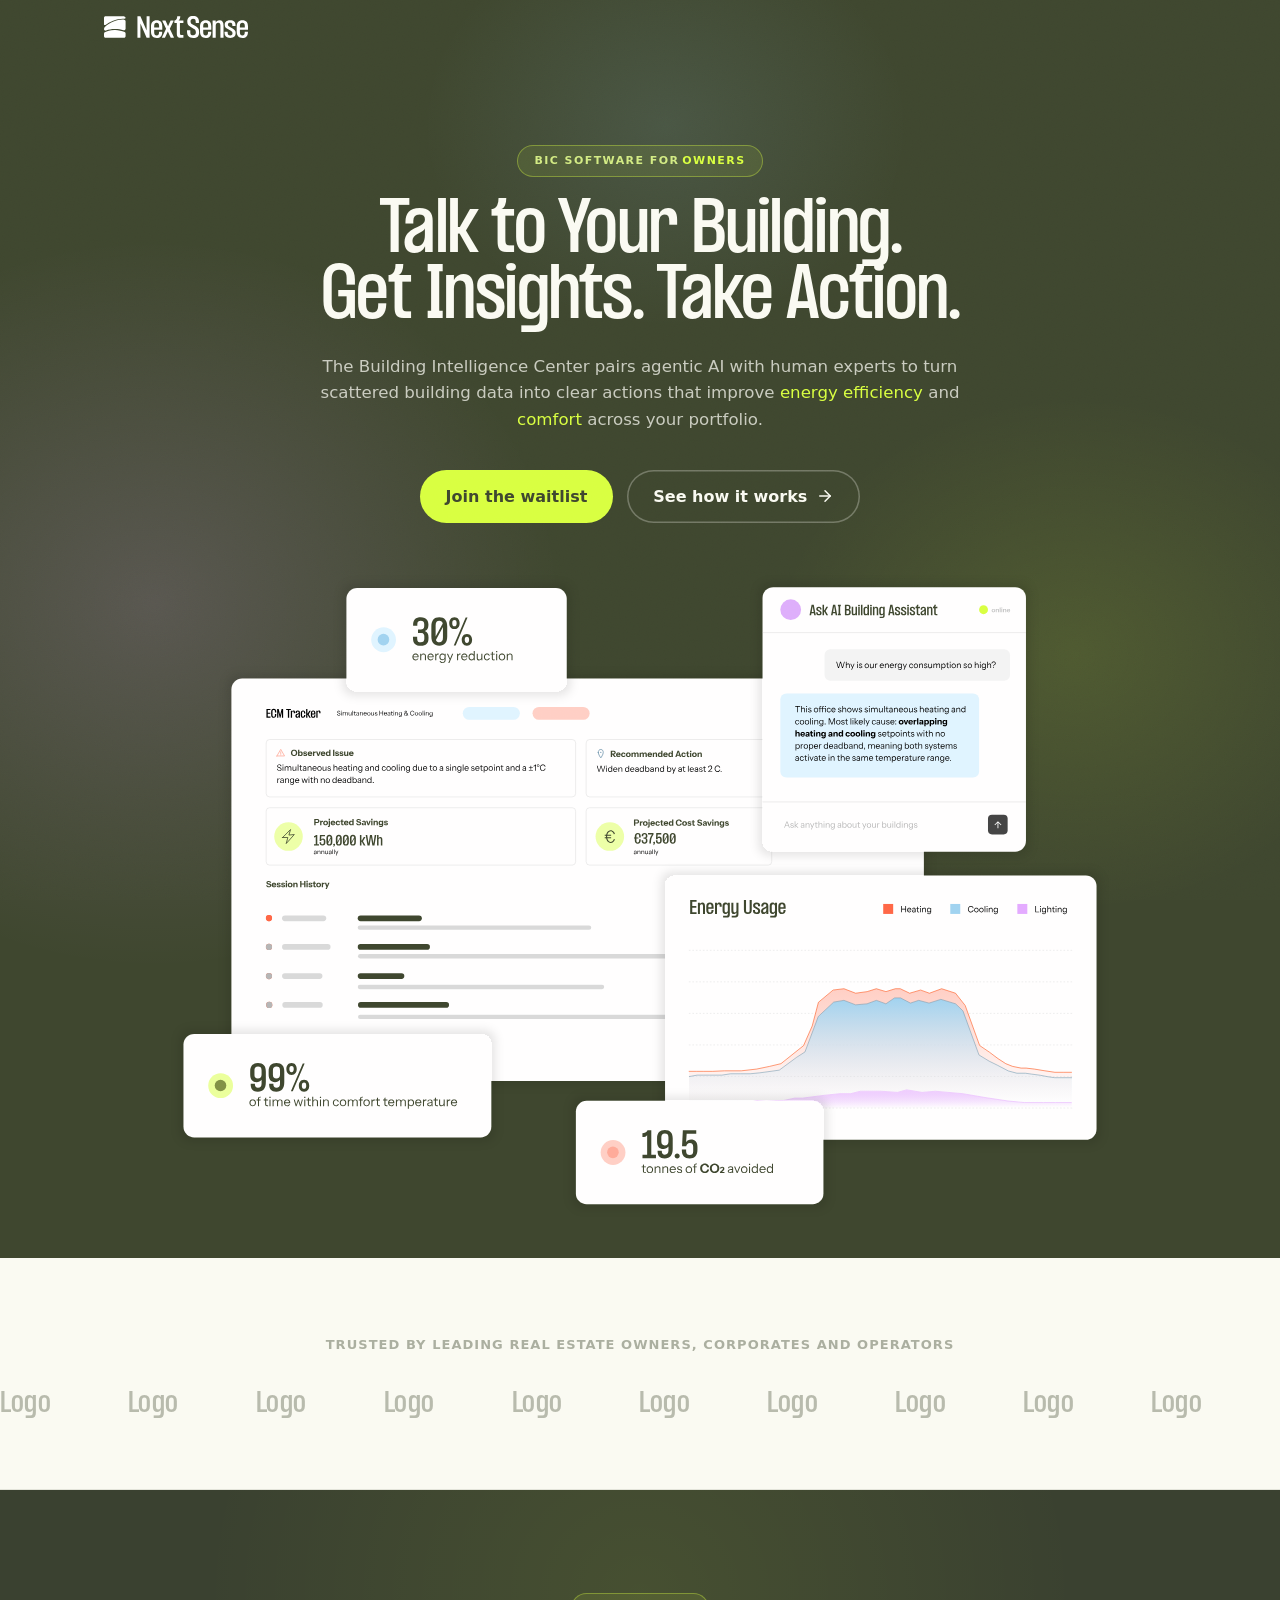
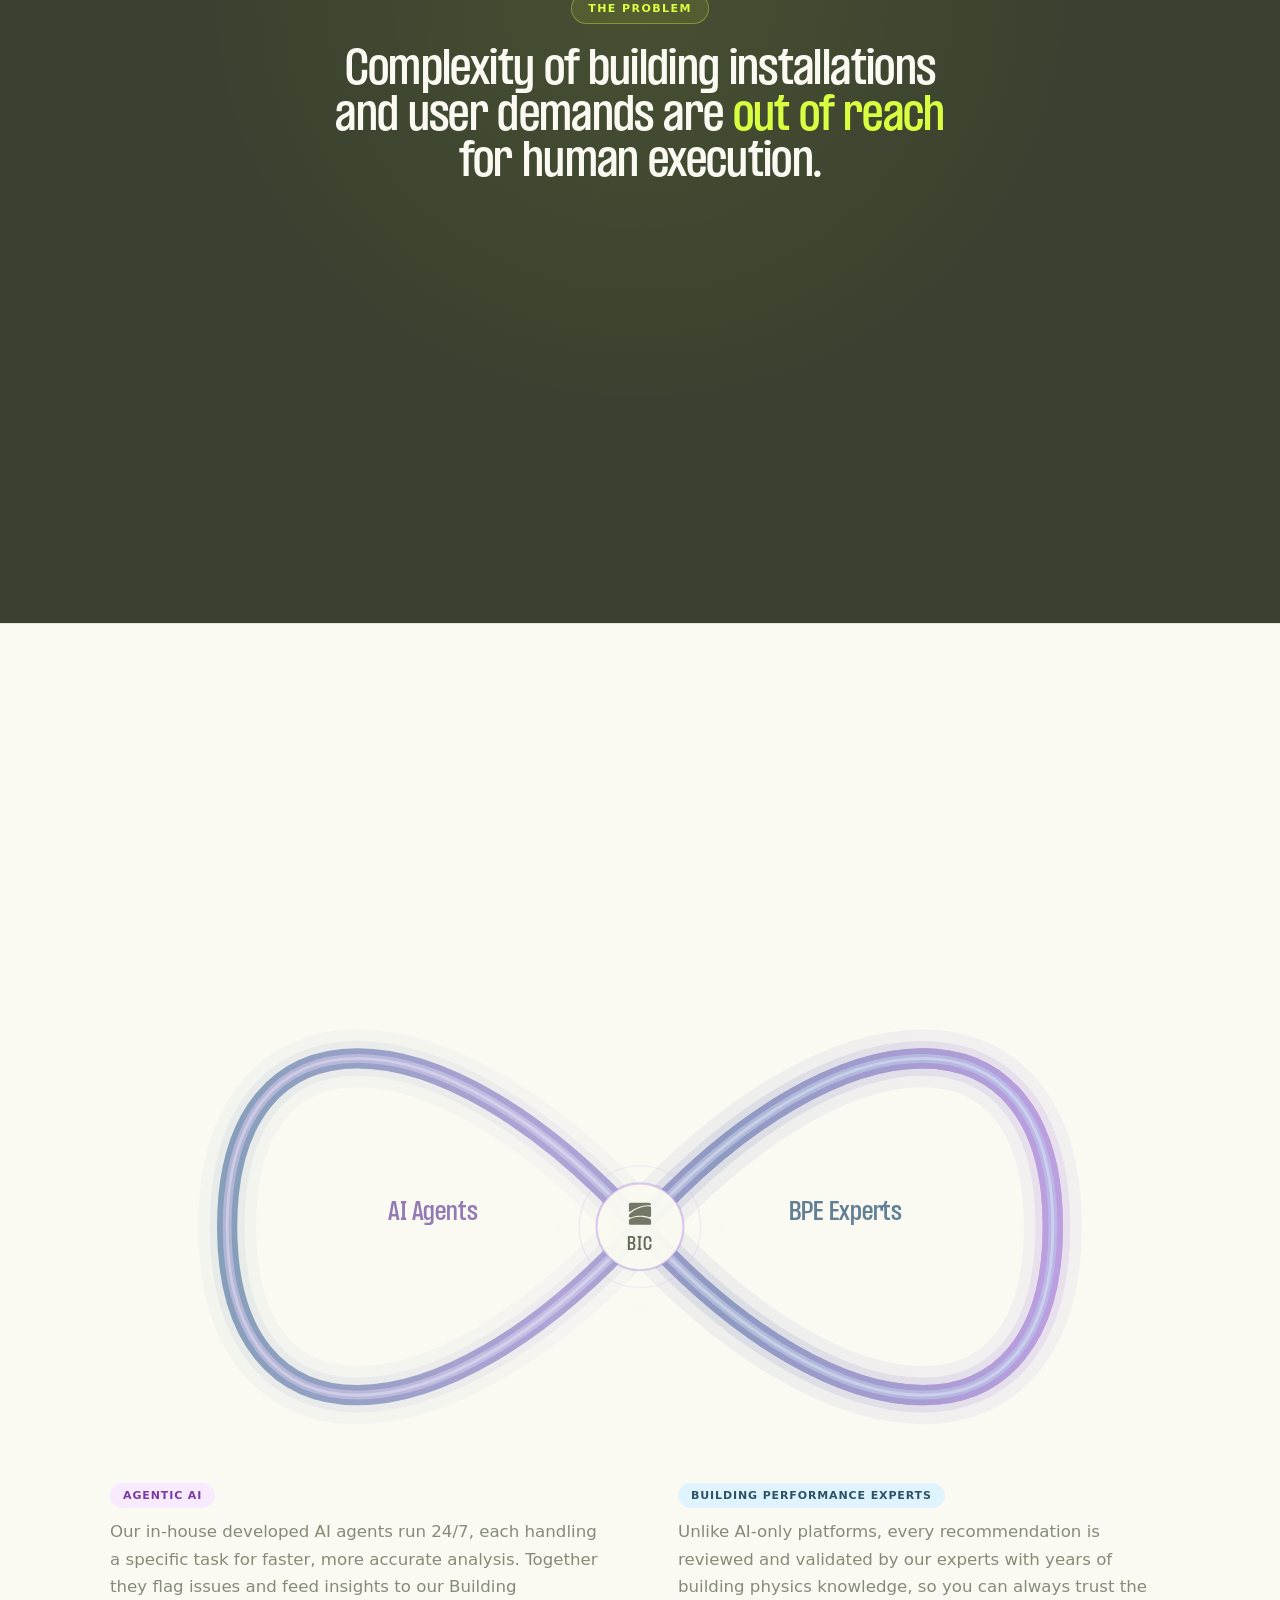
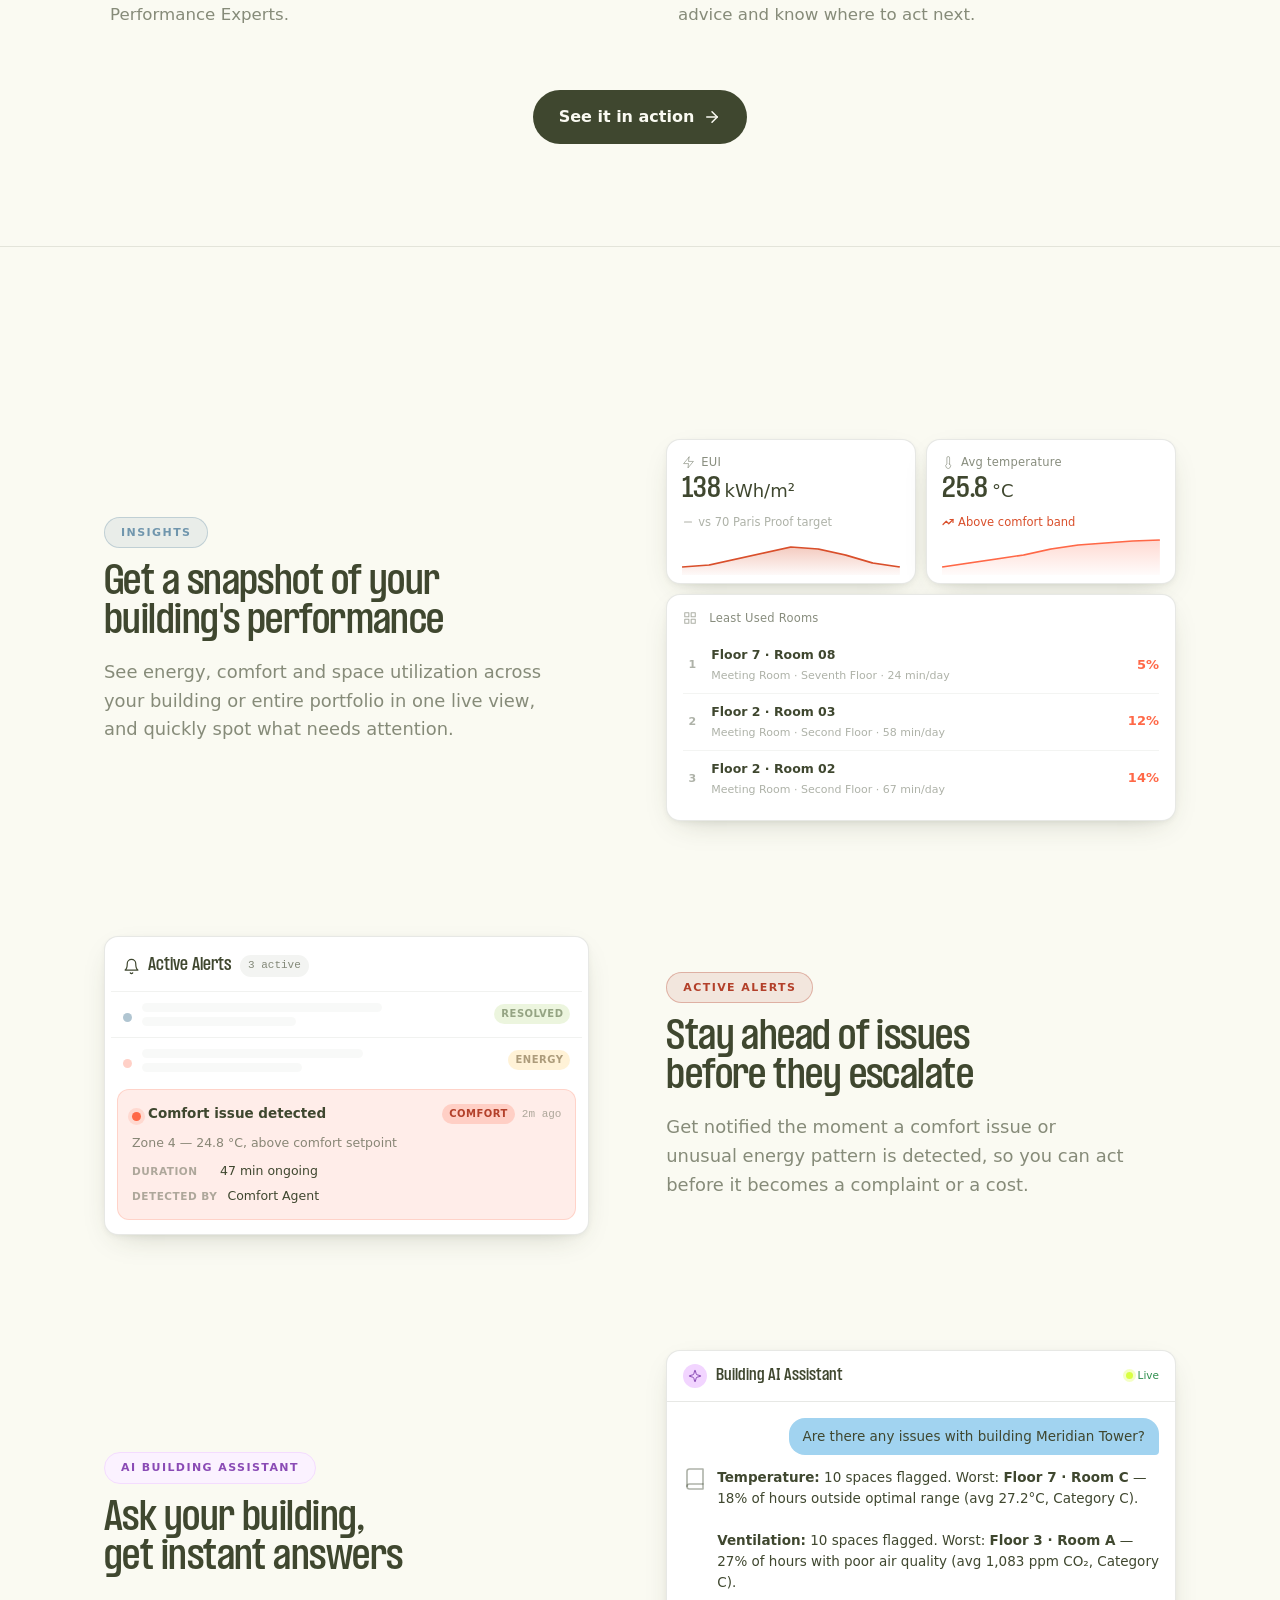
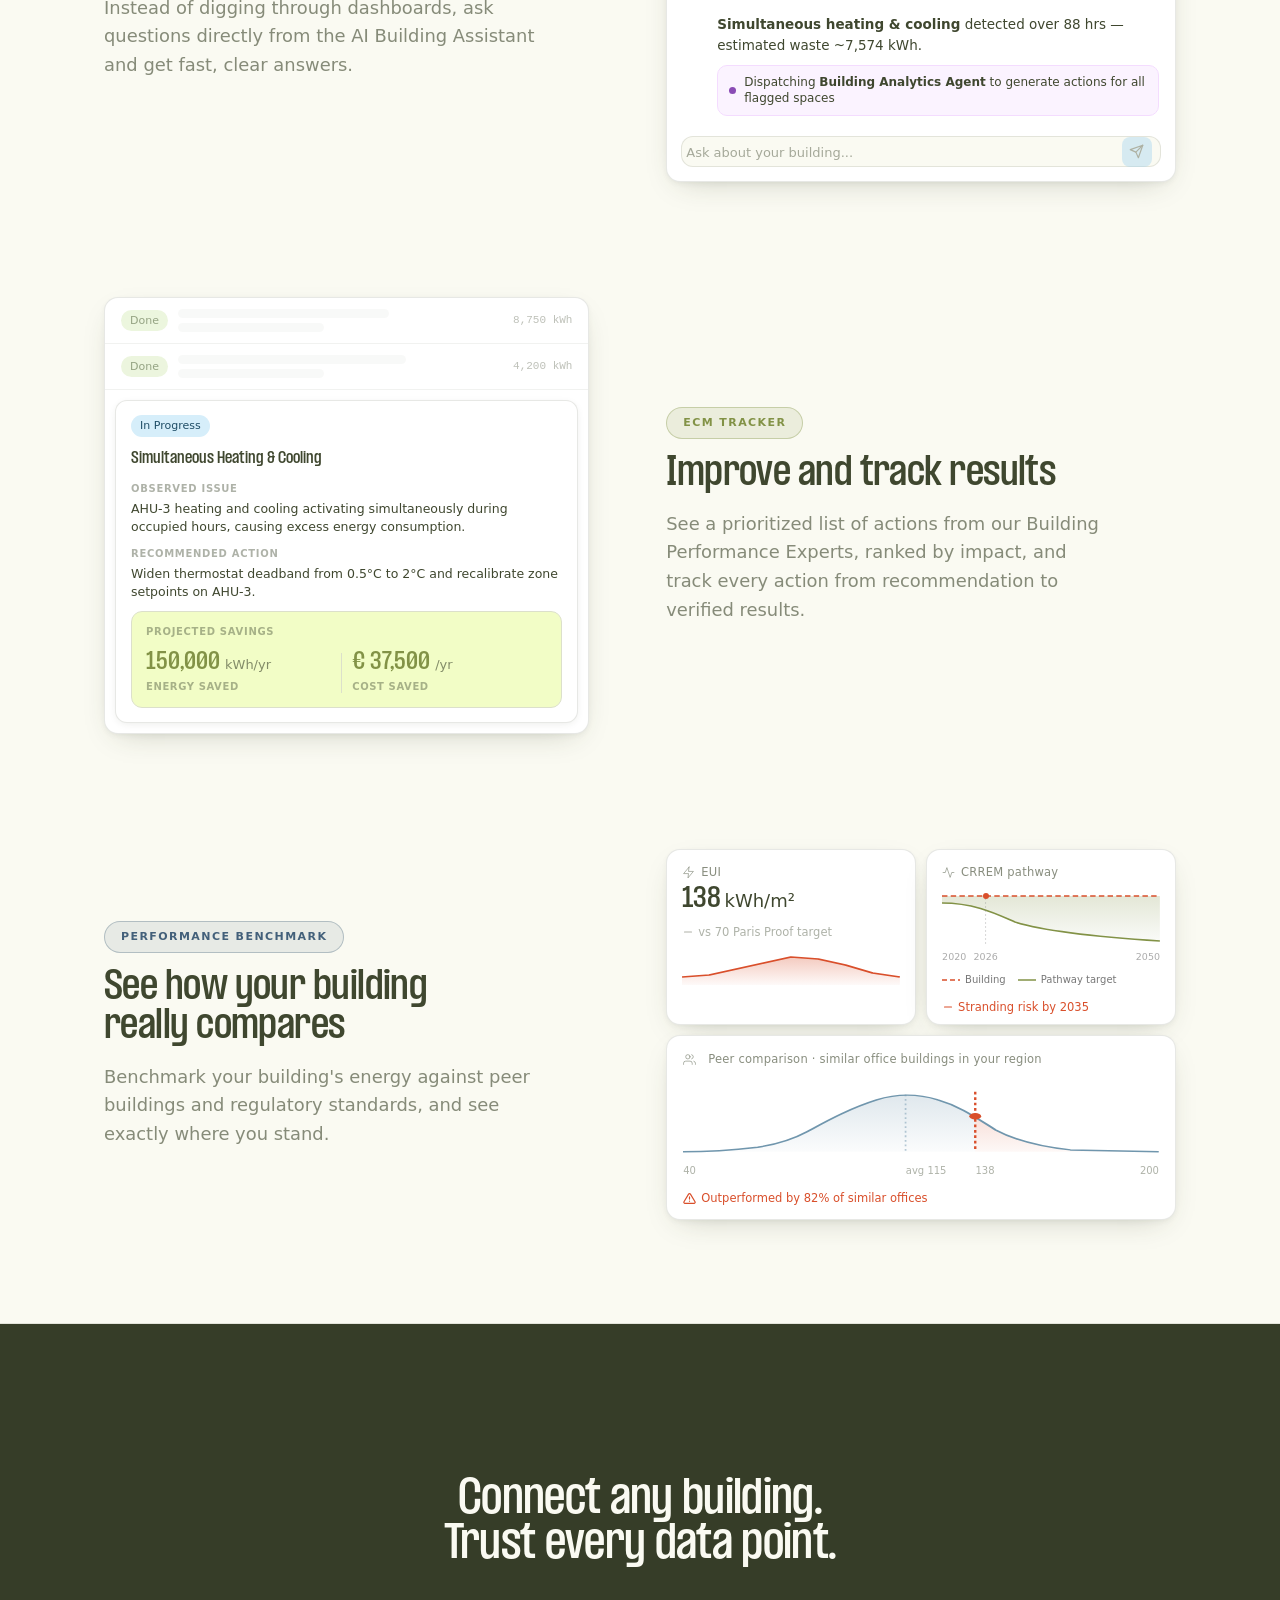
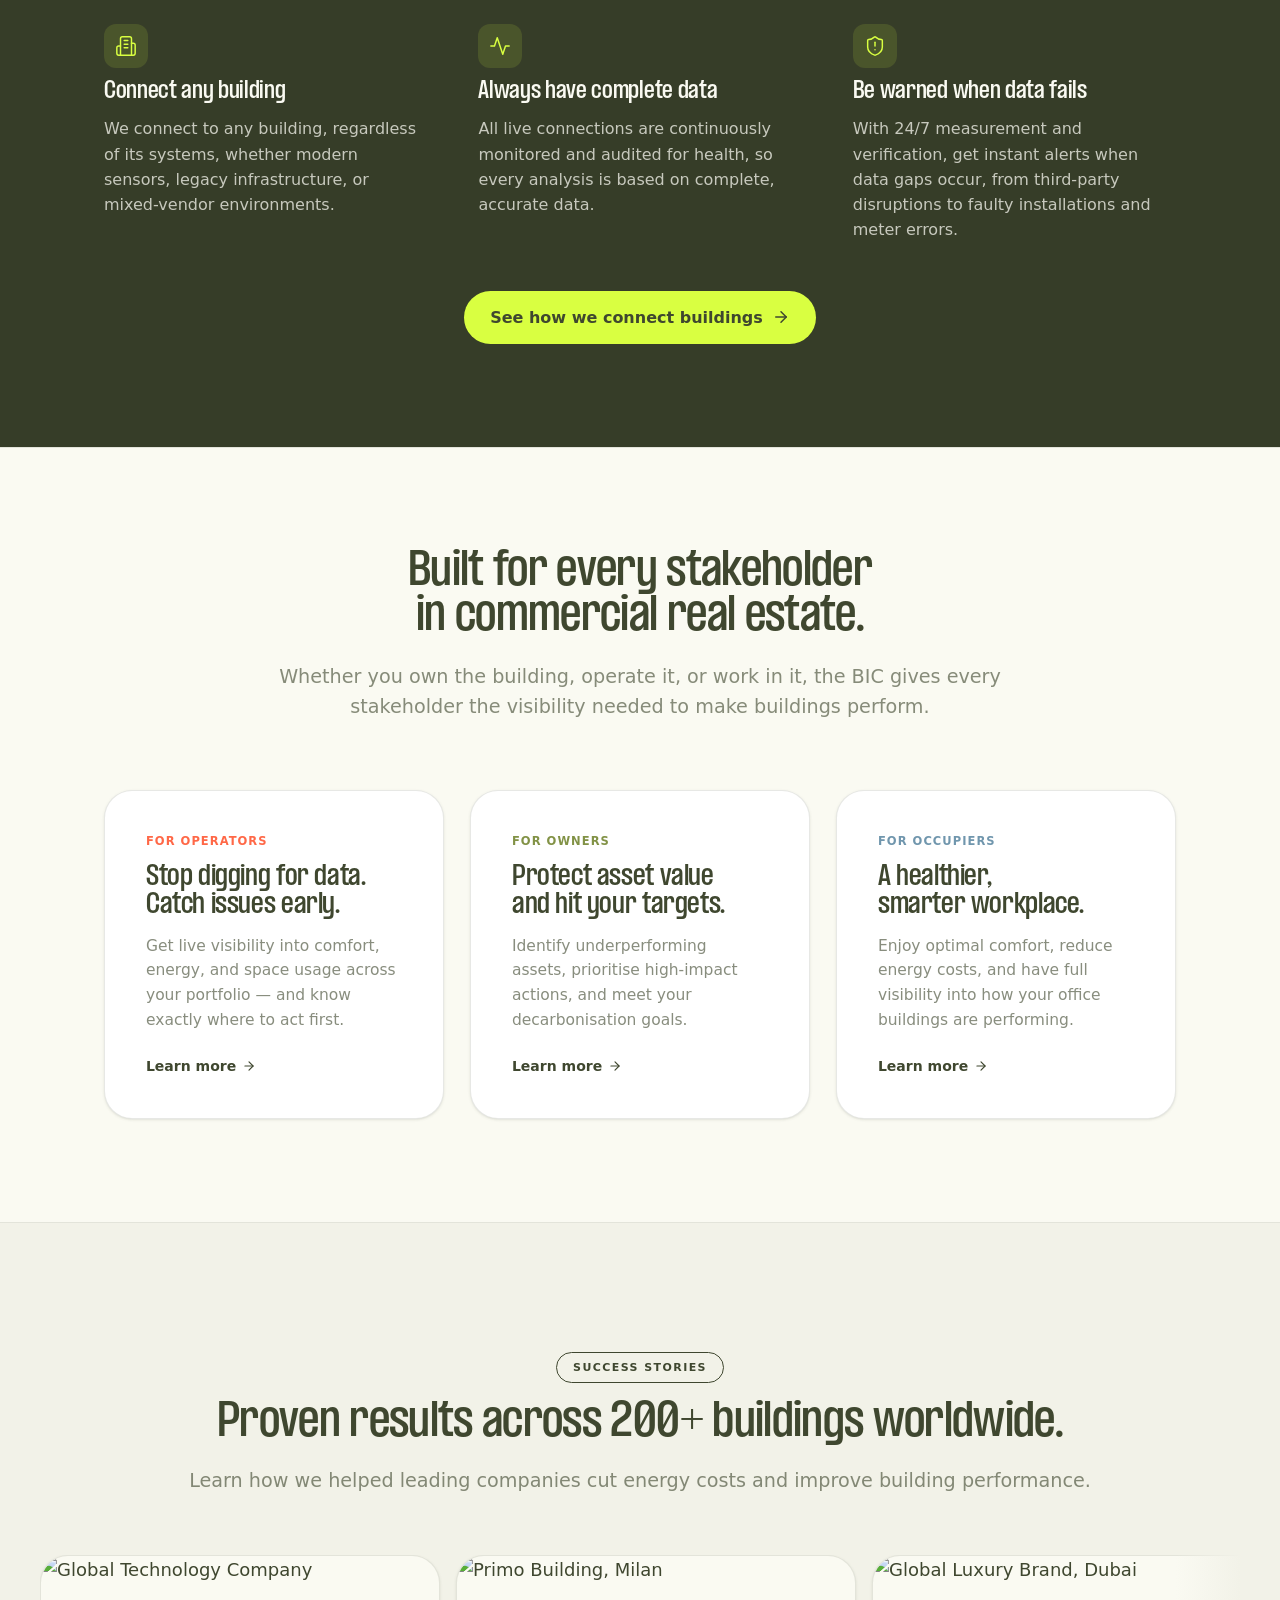
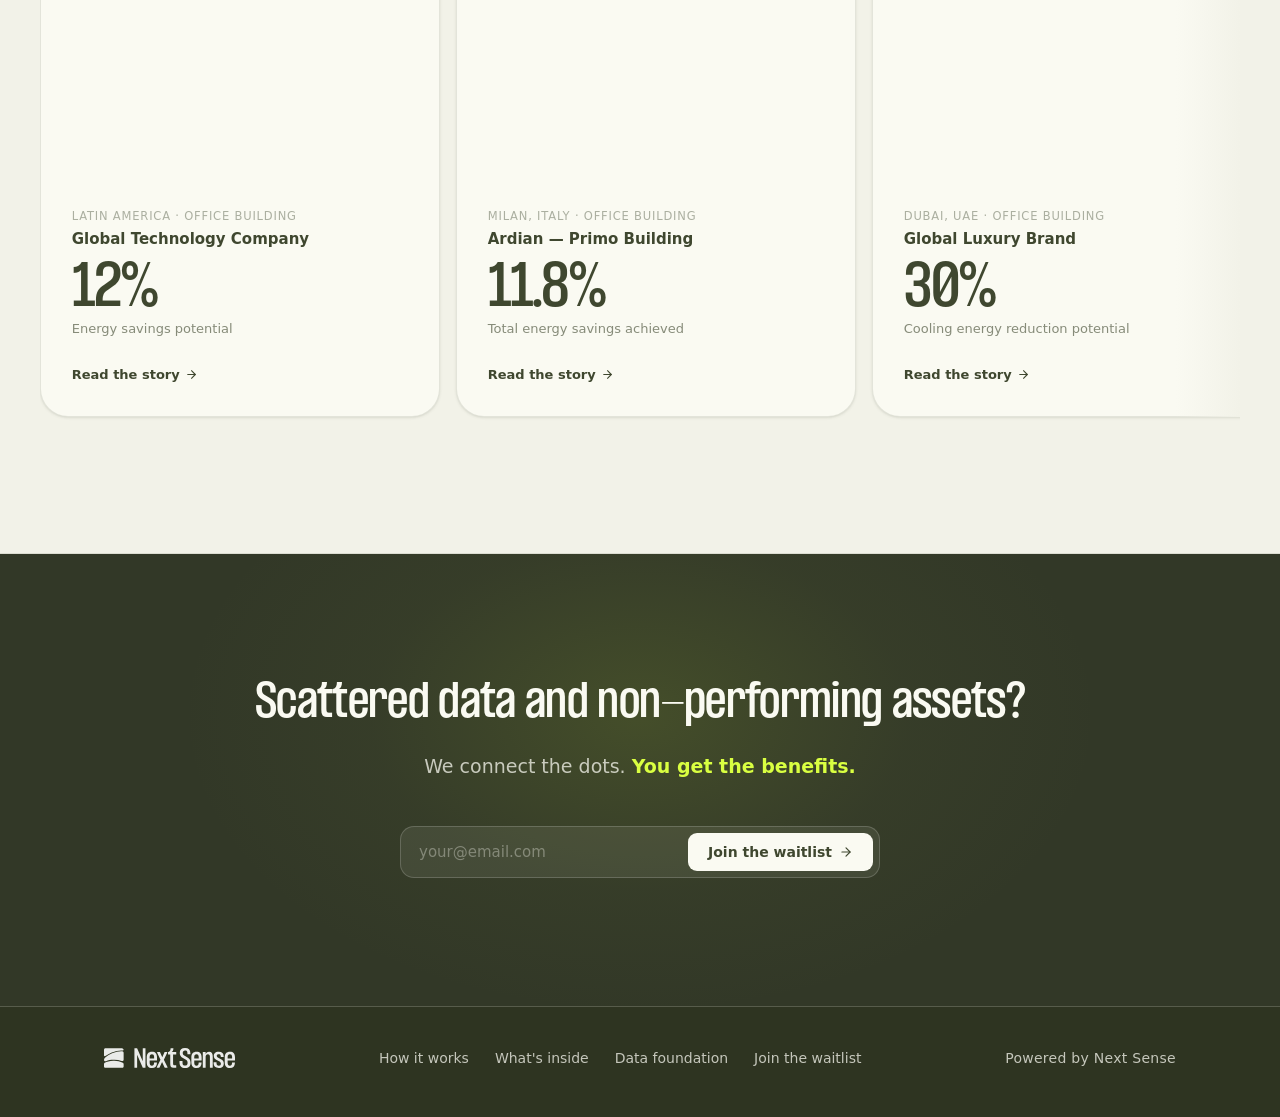
==== commit 72cee4fe: "Fix CRREM chart dot: CSS circle instead of SVG circle to prevent oval distortion Co-Authored-By: Cla" ====
--- a/index.html
+++ b/index.html
@@ -446,9 +446,9 @@
                   <line x1="0" y1="4" x2="200" y2="4" stroke="#d94f2b" stroke-width="1.6" stroke-dasharray="5 3"/>
                   <!-- "Today" marker at 2026 (x≈40) -->
                   <line x1="40" y1="2" x2="40" y2="52" stroke="#888" stroke-width="0.8" stroke-dasharray="2 2" opacity=".4"/>
-                  <!-- Dot on building line at today -->
-                  <circle cx="40" cy="4" r="2.5" fill="#d94f2b"/>
                 </svg>
+                <!-- Dot as separate element so it stays circular despite preserveAspectRatio="none" -->
+                <div style="position:absolute;top:1px;left:calc(20% - 3px);width:6px;height:6px;border-radius:50%;background:#d94f2b;pointer-events:none;"></div>
                 <!-- X-axis labels -->
                 <div style="display:flex;font-size:9.5px;color:#aaa;margin-top:3px;position:relative;">
                   <span>2020</span>
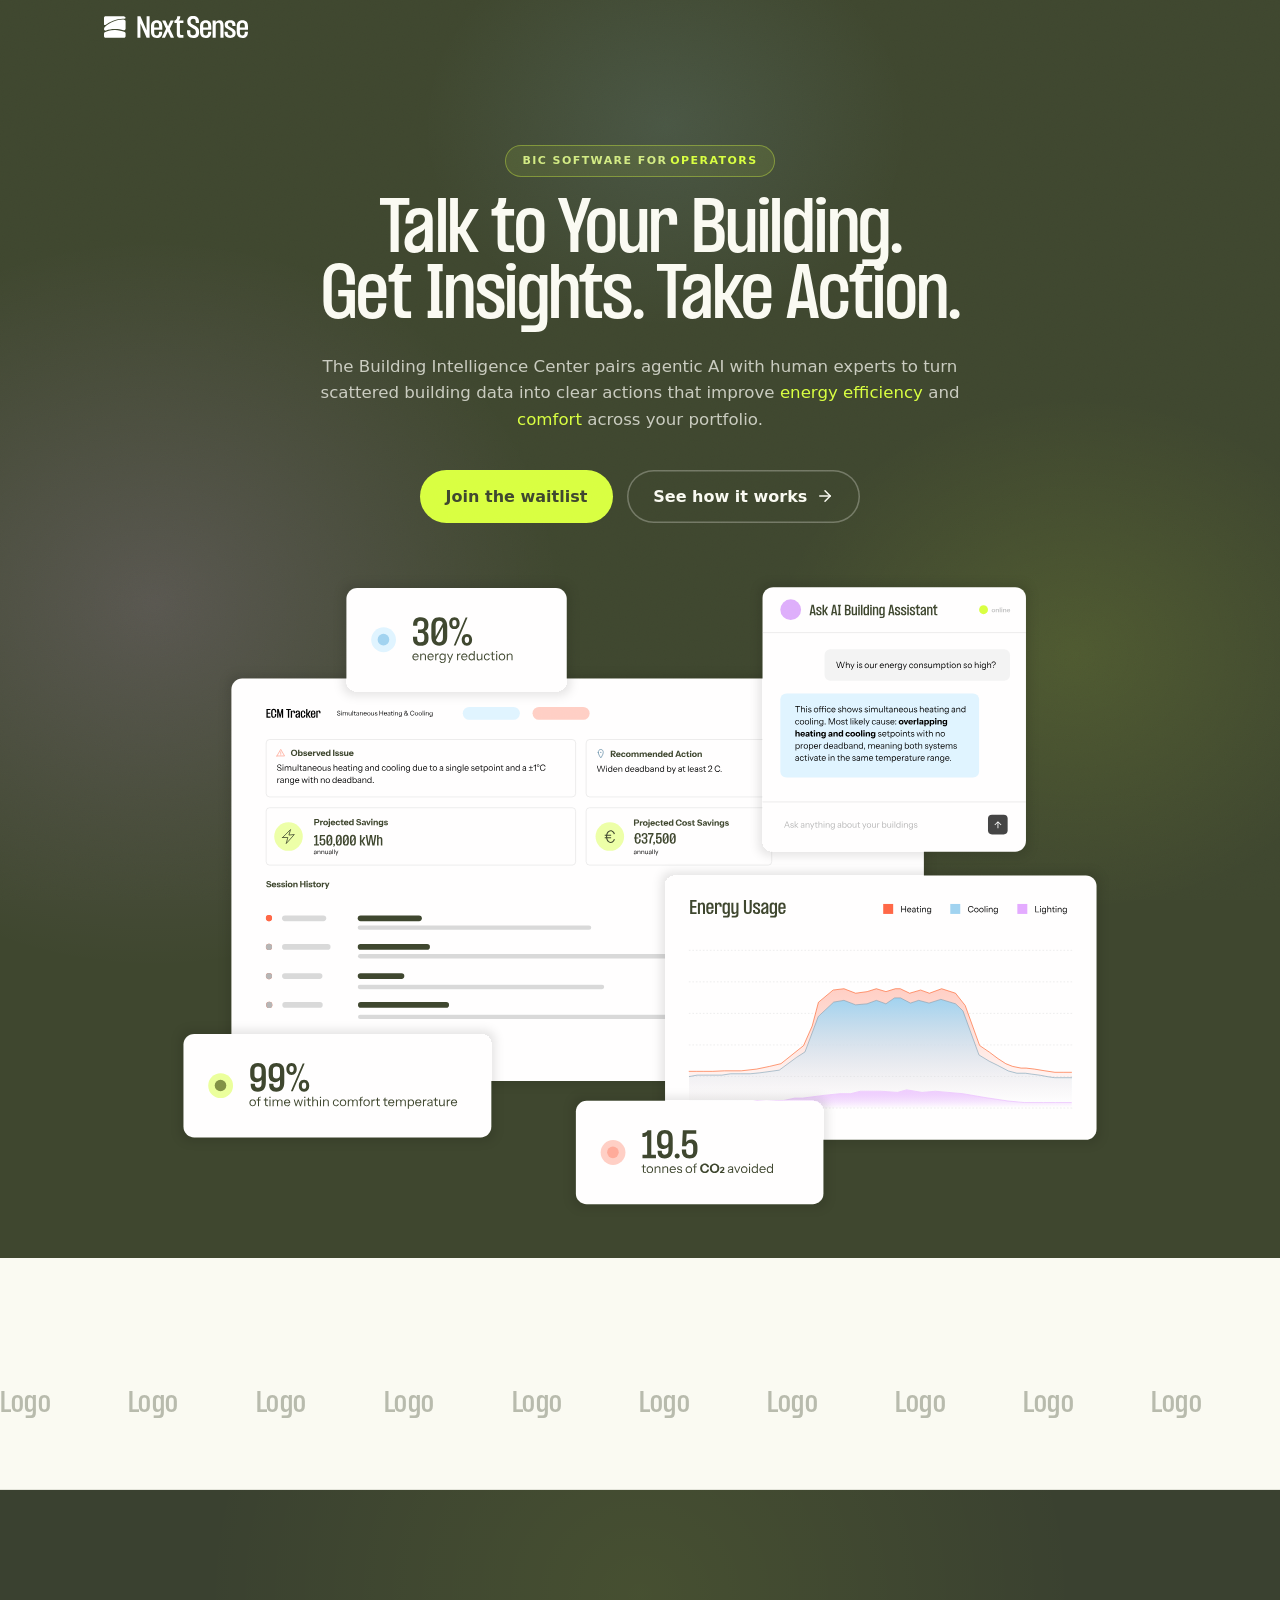
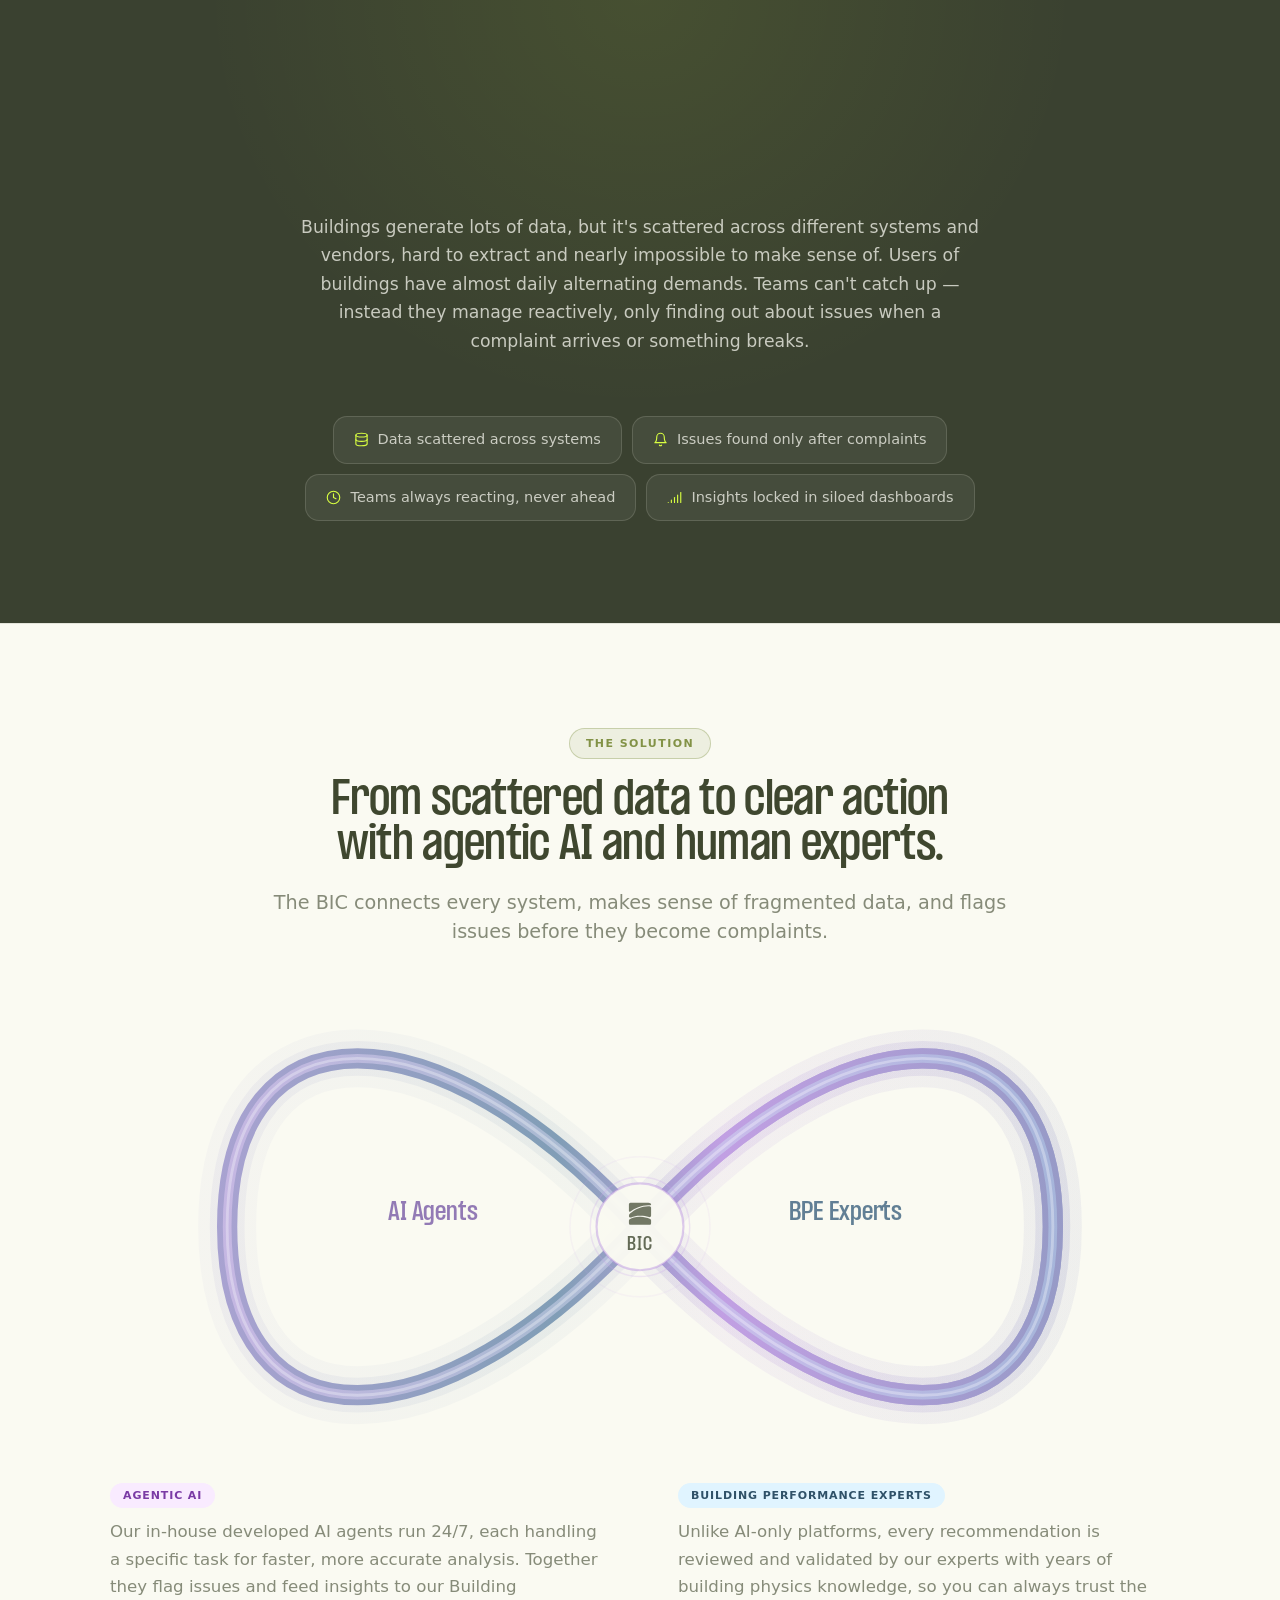
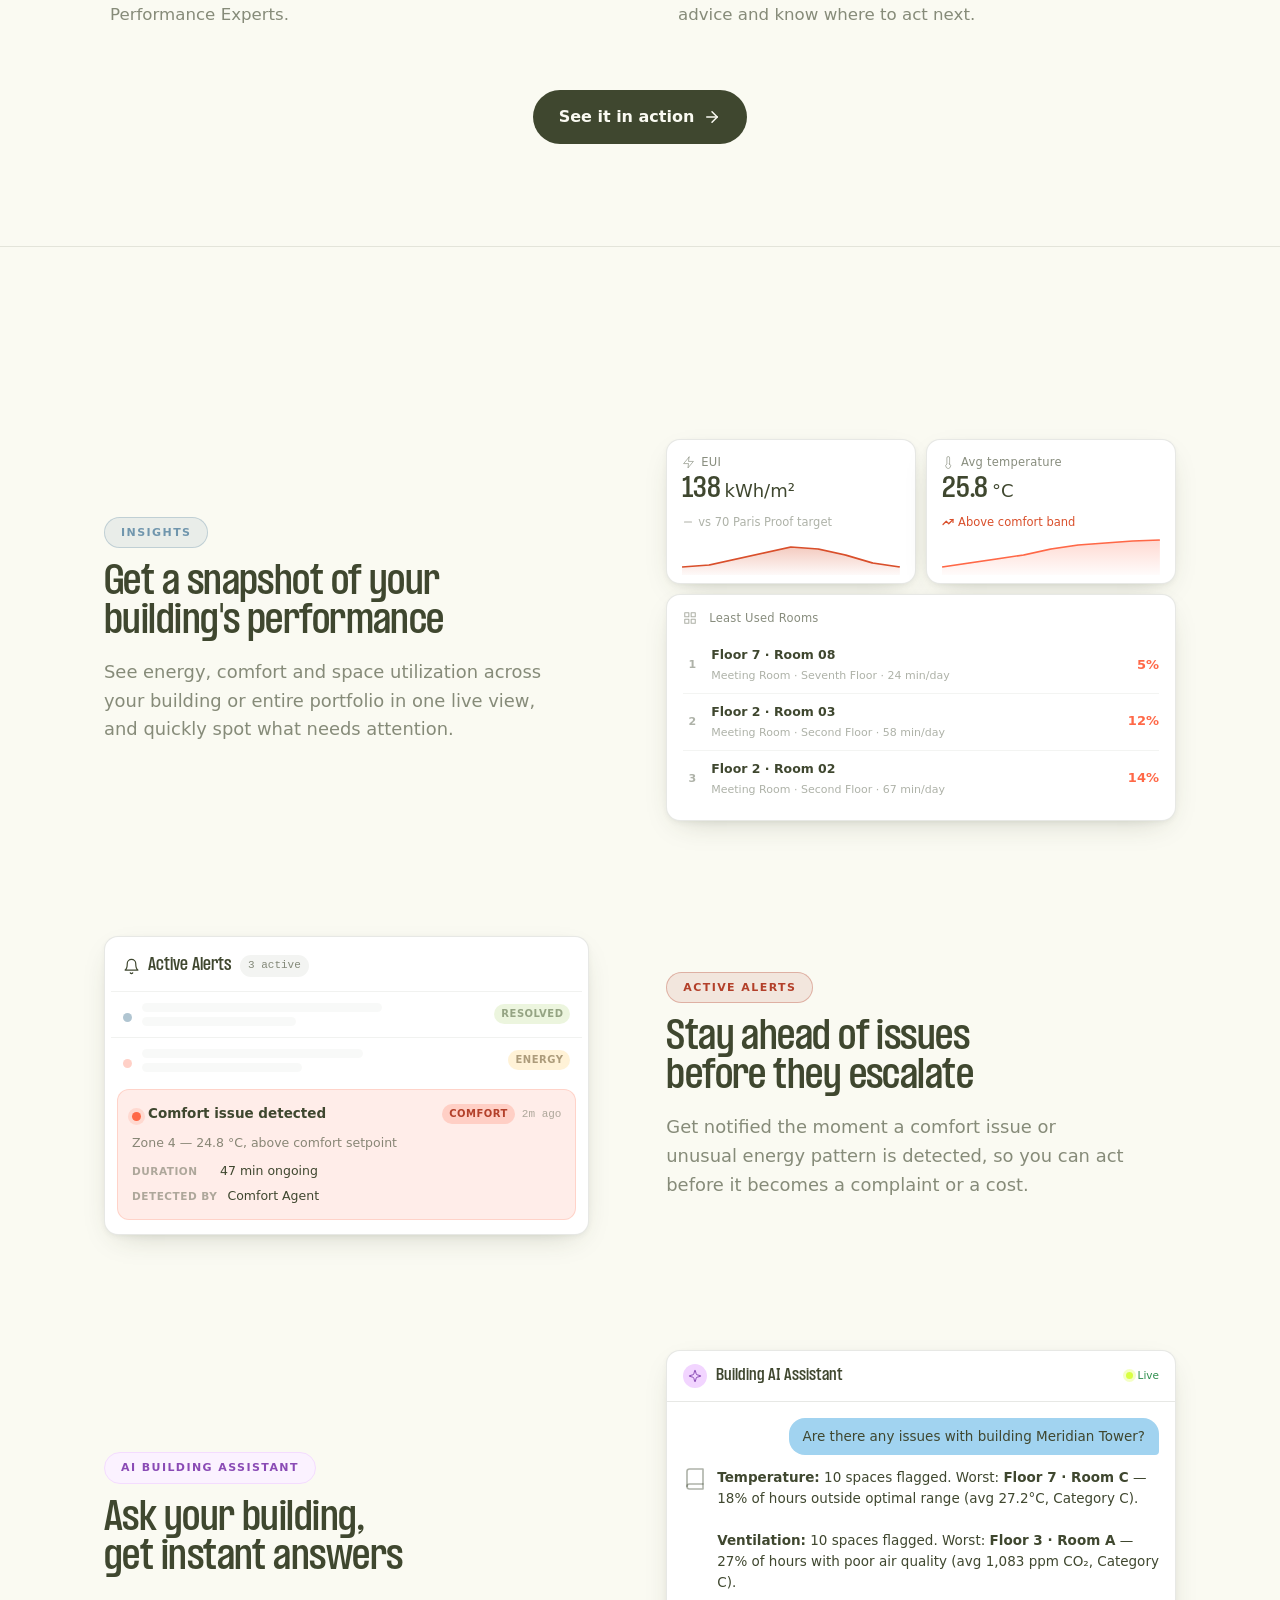
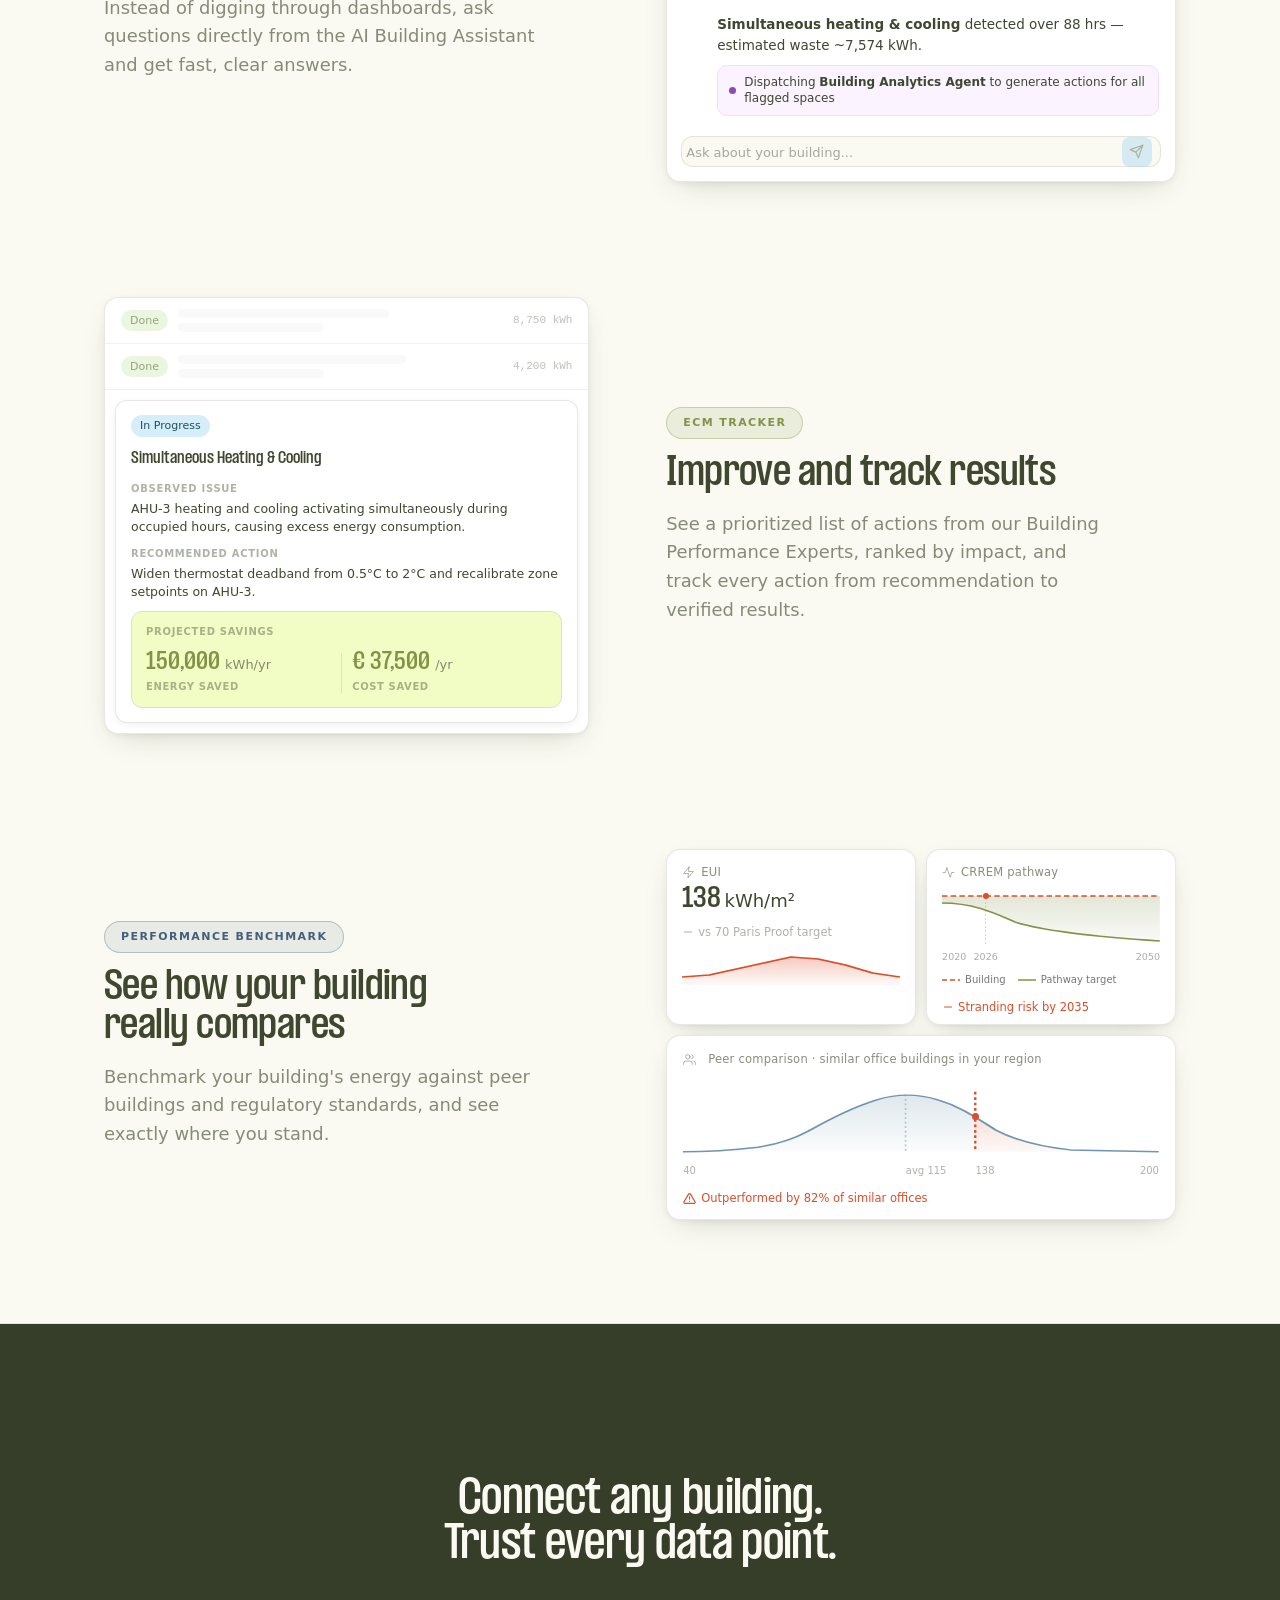
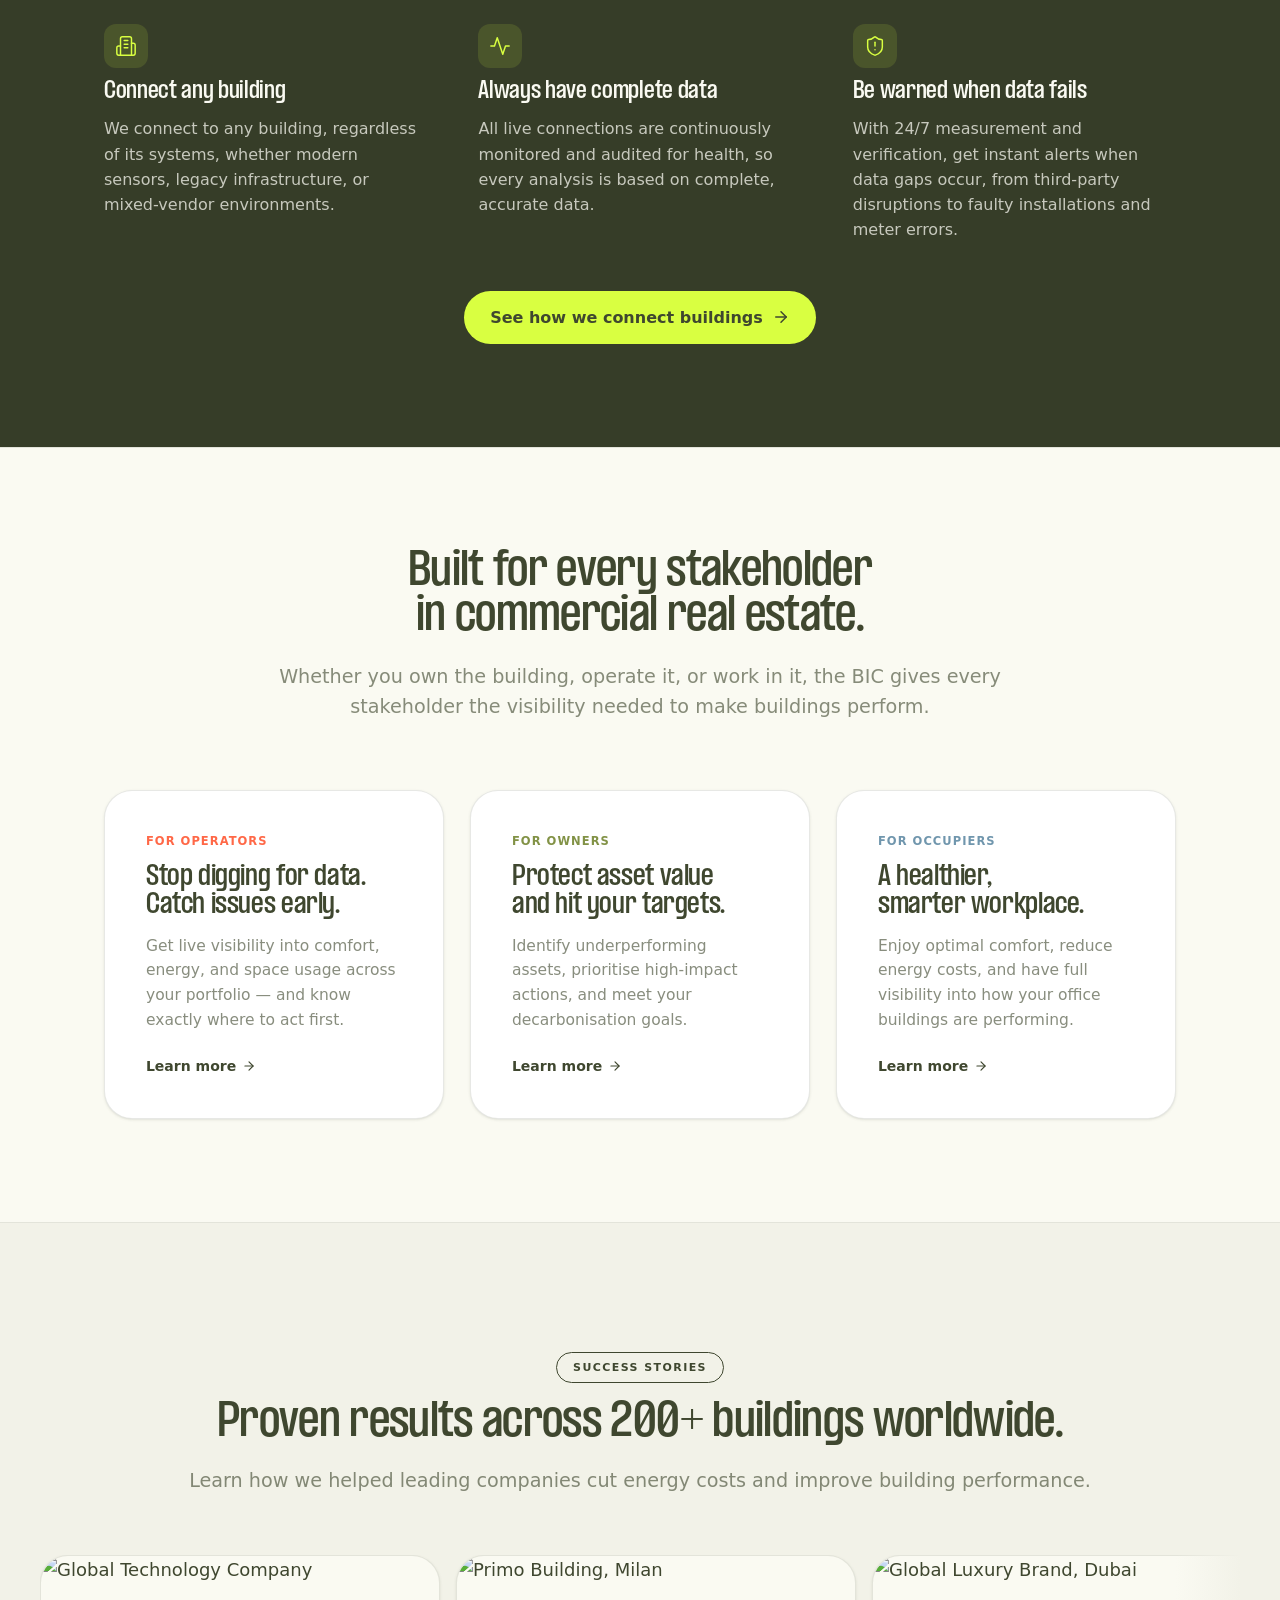
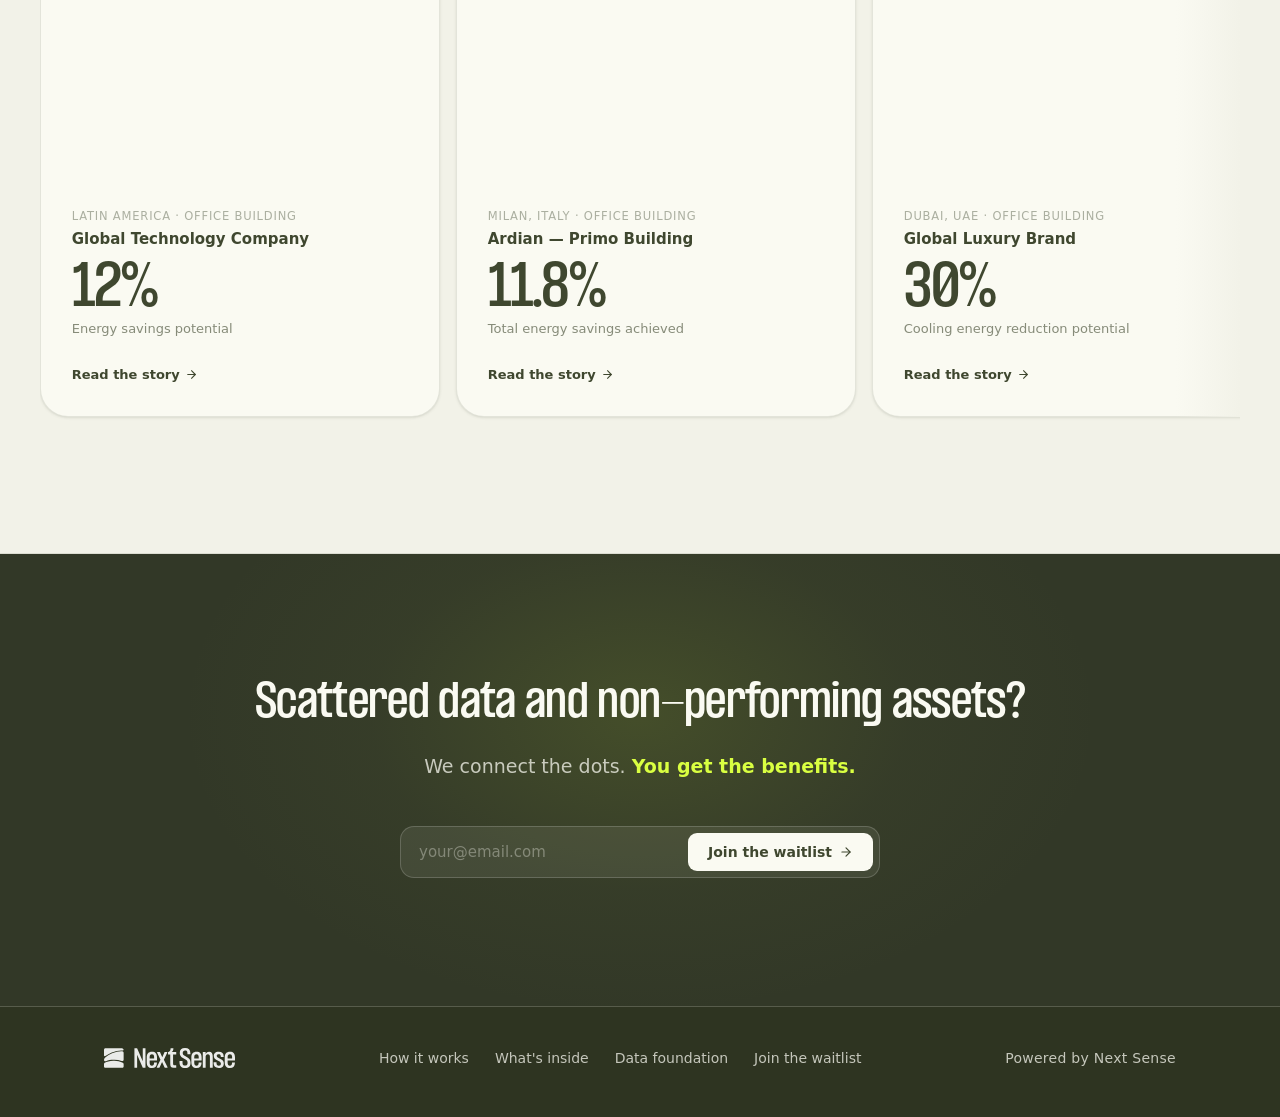
==== commit 30bd859d: "Fix bell curve circle: CSS div prevents oval distortion from preserveAspectRatio=none Co-Authored-By" ====
--- a/index.html
+++ b/index.html
@@ -492,8 +492,8 @@
                   <path d="M 0 80 C 18 80 30 78 44 75 C 55 72 64 67 73 58 C 83 48 97 33 114 23 C 126 16 138 16 150 23 C 163 30 172 42 184 56 C 194 66 208 74 228 78 L 280 80" fill="none" stroke="#7096AD" stroke-width="1.6"/>
                   <line x1="131" y1="17" x2="131" y2="80" stroke="#7096AD" stroke-width="1" stroke-dasharray="2 3" stroke-opacity=".5"/>
                   <line x1="172" y1="14" x2="172" y2="80" stroke="#d94f2b" stroke-width="1.4" stroke-dasharray="3 3"/>
-                  <circle cx="172" cy="41" r="3.5" fill="#d94f2b"/>
                 </svg>
+                <div style="position:absolute;left:calc(172/280*100% - 3.5px);top:calc(41/88*80px - 3.5px);width:7px;height:7px;border-radius:50%;background:#d94f2b;pointer-events:none;"></div>
                 <div class="bell-axis">
                   <span>40</span>
                   <span style="position:absolute;left:calc(131/280*100%)">avg 115</span>
